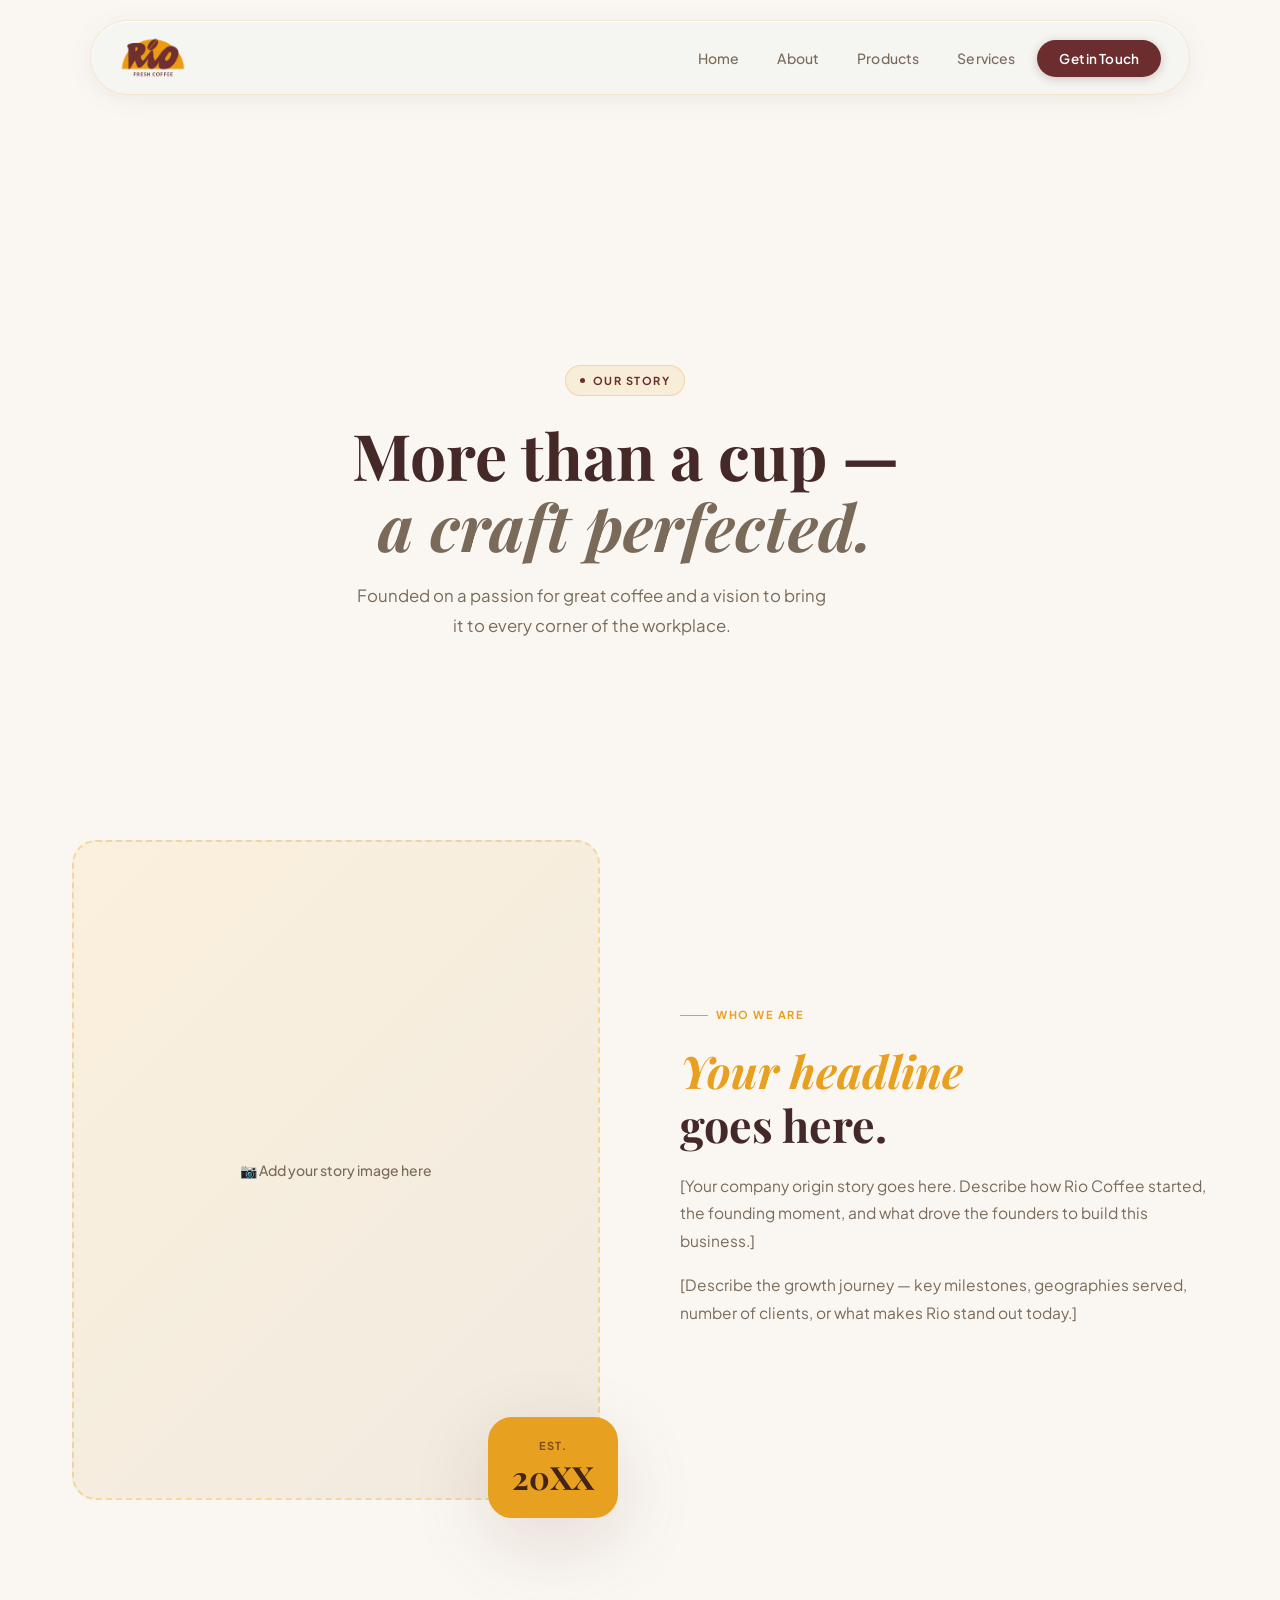
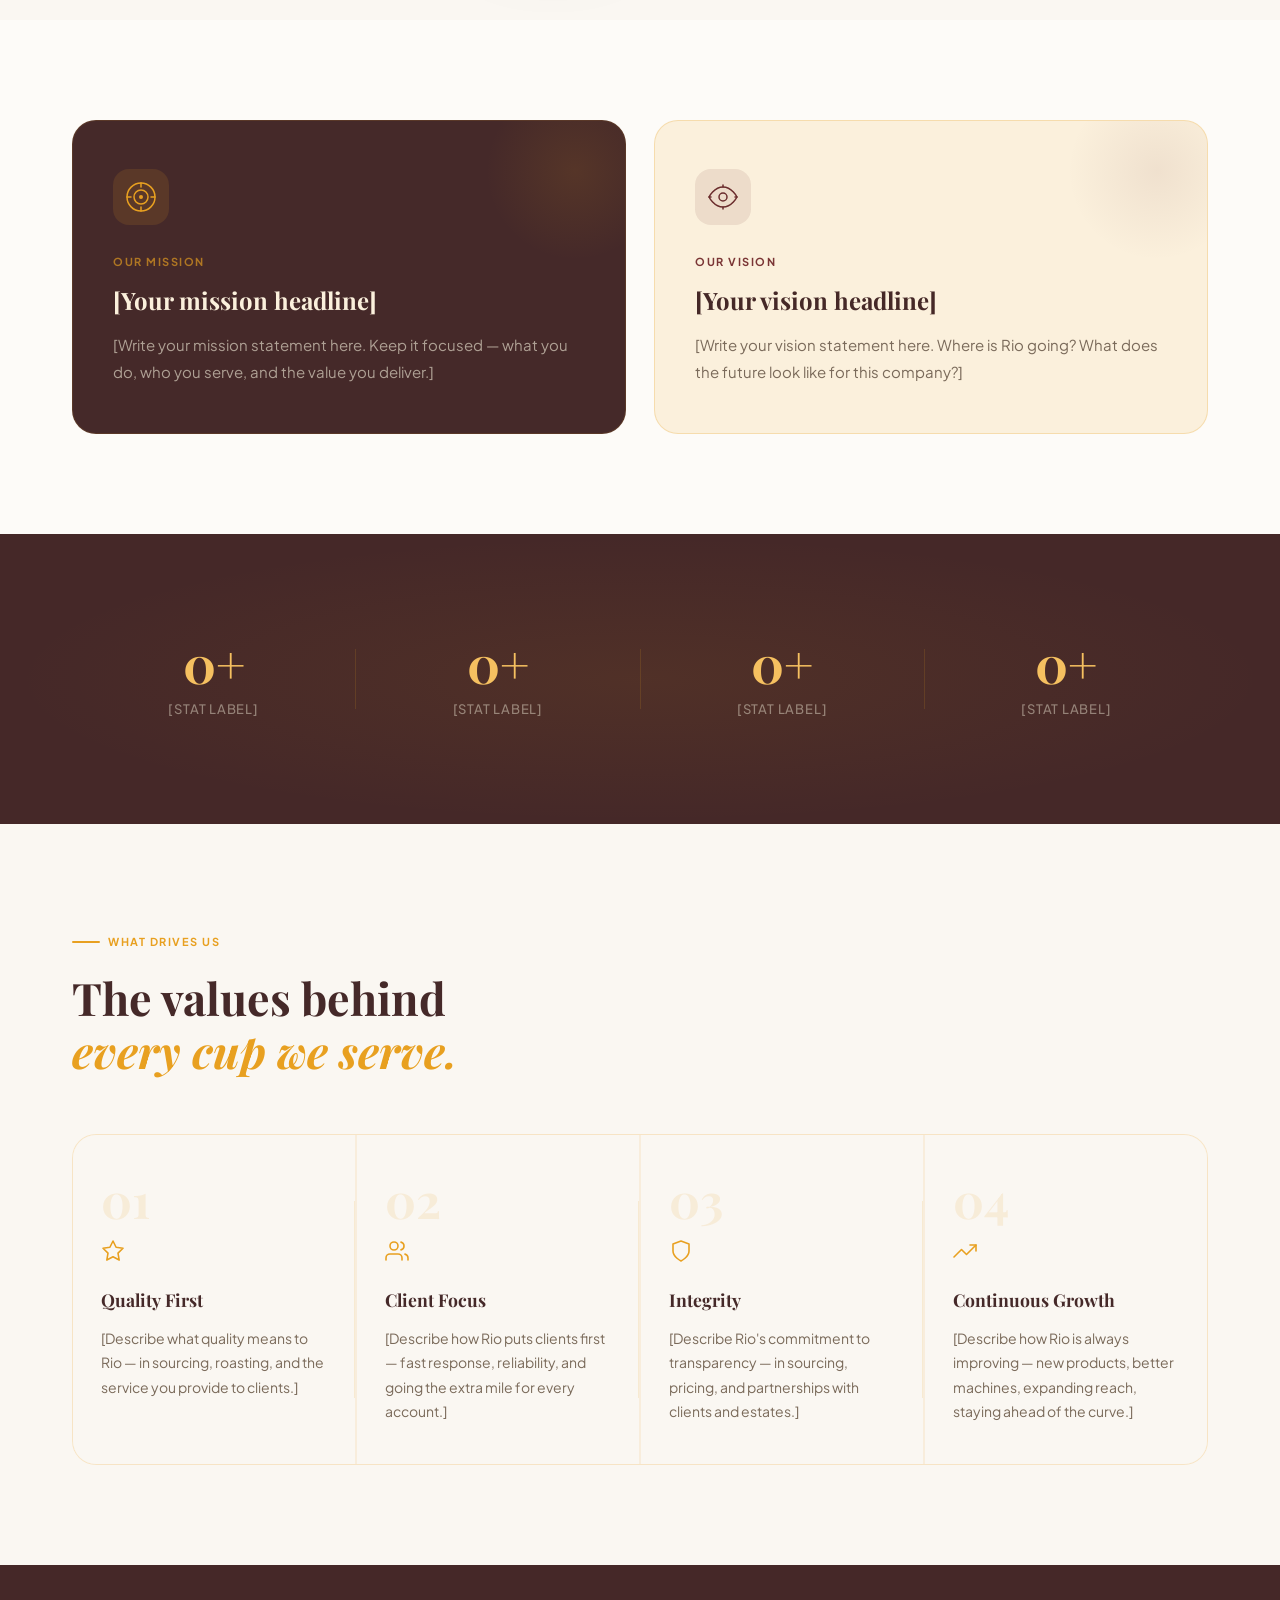
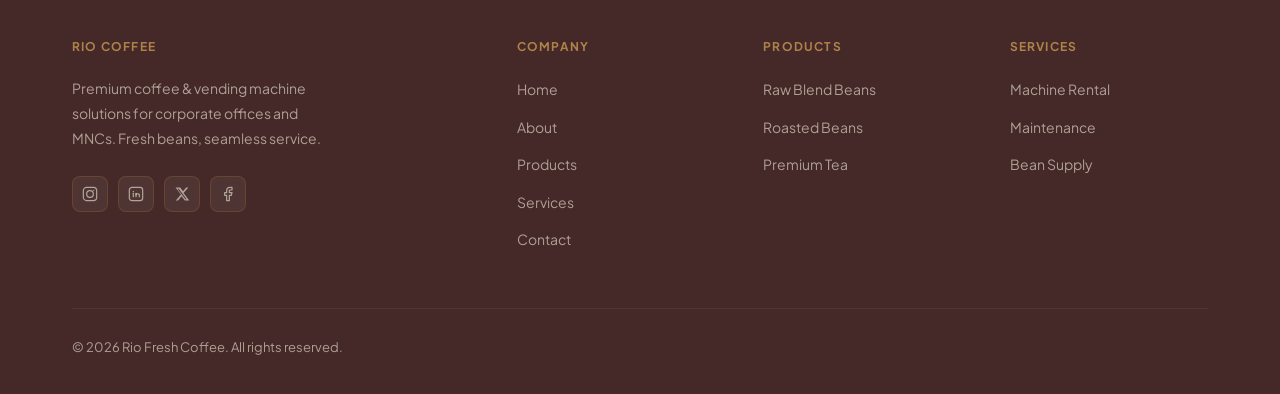
==== pages/about.html @ c1482e02 "add about page" ====
<!DOCTYPE html>
<html lang="en">
<head>
  <meta charset="UTF-8" />
  <meta name="viewport" content="width=device-width, initial-scale=1.0" />
  <title>About Us — Rio Fresh Coffee</title>
  <meta name="description" content="The story behind Rio Fresh Coffee — our mission, vision, and the people who make every cup extraordinary." />
  <link rel="stylesheet" href="../css/style.css" />
  <link rel="stylesheet" href="../css/about.css" />
  <link rel="preconnect" href="https://fonts.googleapis.com" />
  <link rel="preconnect" href="https://fonts.gstatic.com" crossorigin />
</head>
<body>

  <!-- ══════════════════════════════════════
       NAVBAR (same across all pages)
  ══════════════════════════════════════ -->
  <div class="navbar-wrap">
    <nav class="navbar" role="navigation" aria-label="Main navigation">
      <a href="../index.html" class="navbar__logo" aria-label="Rio Fresh Coffee home">
        <img src="/assets/images/riocoffeelogo2.png" alt="Rio Fresh Coffee" />
      </a>
      <ul class="navbar__links" role="list">
        <li><a href="../index.html">Home</a></li>
        <li><a href="about.html" class="active">About</a></li>
        <li><a href="products.html">Products</a></li>
        <li><a href="services.html">Services</a></li>
        <li><a href="contact.html" class="navbar__cta">Get in Touch</a></li>
      </ul>
      <button class="navbar__burger" aria-label="Toggle menu" aria-expanded="false">
        <span></span><span></span><span></span>
      </button>
    </nav>
  </div>


  <!-- ══════════════════════════════════════
       PAGE HERO — ABOUT
  ══════════════════════════════════════ -->
  <section class="about-hero" aria-label="About page hero">

    <div class="container about-hero__inner">
      <div class="about-hero__content">
        <div class="about-hero__tag reveal">Our Story</div>
        <h1 class="about-hero__title reveal reveal-delay-1">
          More than a cup —<br />
          <em>a craft perfected.</em>
        </h1>
        <p class="about-hero__sub reveal reveal-delay-2">
          Founded on a passion for great coffee and a vision to bring
          it to every corner of the workplace.
        </p>
      </div>

  </section>


  <!-- ══════════════════════════════════════
       STORY SECTION
  ══════════════════════════════════════ -->
  <section class="about-story" aria-label="Our story">
    <div class="container">

      <div class="about-story__grid">

        <!-- Image block — replace src -->
        <div class="about-story__visual reveal">
          <div class="about-story__img-wrap">
            <img
              src="YOUR_STORY_IMAGE_URL_HERE"
              alt="Rio Coffee founders / story image"
              class="about-story__img"
              onerror="this.closest('.about-story__img-wrap').classList.add('no-image')"
            />
            <!-- Floating accent card -->
            <div class="about-story__accent-card" aria-hidden="true">
              <span class="accent-card__year">Est.</span>
              <span class="accent-card__num">20XX</span>
              <span class="accent-card__label"><!-- founding year --></span>
            </div>
          </div>
        </div>

        <!-- Text block -->
        <div class="about-story__text">
          <div class="section-tag reveal">Who We Are</div>
          <h2 class="section-heading reveal reveal-delay-1">
            <!-- Your company story headline -->
            <em>Your headline</em><br />goes here.
          </h2>
          <p class="section-body reveal reveal-delay-2">
            <!-- Paragraph 1: Company origin story. How did Rio start? What was the founding moment?
                 Example: "Rio Fresh Coffee was born in [city/year] from a belief that..."  -->
            [Your company origin story goes here. Describe how Rio Coffee started,
            the founding moment, and what drove the founders to build this business.]
          </p>
          <p class="section-body reveal reveal-delay-2">
            <!-- Paragraph 2: Growth and present day. Where are you now?
                 Clients, geographies, milestones. -->
            [Describe the growth journey — key milestones, geographies served,
            number of clients, or what makes Rio stand out today.]
          </p>
        </div>

      </div>
    </div>
  </section>


  <!-- ══════════════════════════════════════
       MISSION & VISION — SPLIT CARDS
  ══════════════════════════════════════ -->
  <section class="about-mv" aria-label="Mission and Vision">
    <div class="container">

      <div class="about-mv__grid">

        <!-- Mission card -->
        <article class="mv-card mv-card--mission reveal" aria-label="Our Mission">
          <div class="mv-card__icon" aria-hidden="true">
            <svg width="32" height="32" viewBox="0 0 32 32" fill="none">
              <circle cx="16" cy="16" r="14" stroke="currentColor" stroke-width="1.5"/>
              <circle cx="16" cy="16" r="7"  stroke="currentColor" stroke-width="1.5"/>
              <circle cx="16" cy="16" r="2"  fill="currentColor"/>
              <line x1="16" y1="2"  x2="16" y2="6"  stroke="currentColor" stroke-width="1.5" stroke-linecap="round"/>
              <line x1="16" y1="26" x2="16" y2="30" stroke="currentColor" stroke-width="1.5" stroke-linecap="round"/>
              <line x1="2"  y1="16" x2="6"  y2="16" stroke="currentColor" stroke-width="1.5" stroke-linecap="round"/>
              <line x1="26" y1="16" x2="30" y2="16" stroke="currentColor" stroke-width="1.5" stroke-linecap="round"/>
            </svg>
          </div>
          <div class="mv-card__label">Our Mission</div>
          <h3 class="mv-card__title">
            <!-- Mission headline — one strong line -->
            [Your mission headline]
          </h3>
          <p class="mv-card__body">
            <!-- 2–3 sentences. What do you do, for whom, and why?
                 Example: "To deliver the finest coffee experience to every corporate office —
                 through premium sourcing, seamless service, and a relentless commitment to quality." -->
            [Write your mission statement here. Keep it focused — what you do,
            who you serve, and the value you deliver.]
          </p>
        </article>

        <!-- Vision card -->
        <article class="mv-card mv-card--vision reveal reveal-delay-2" aria-label="Our Vision">
          <div class="mv-card__icon" aria-hidden="true">
            <svg width="32" height="32" viewBox="0 0 32 32" fill="none">
              <path d="M2 16C2 16 7 6 16 6s14 10 14 10-5 10-14 10S2 16 2 16Z" stroke="currentColor" stroke-width="1.5"/>
              <circle cx="16" cy="16" r="4" stroke="currentColor" stroke-width="1.5"/>
              <path d="M16 4v2M16 26v2M4 16H2M30 16h-2" stroke="currentColor" stroke-width="1.5" stroke-linecap="round"/>
            </svg>
          </div>
          <div class="mv-card__label">Our Vision</div>
          <h3 class="mv-card__title">
            <!-- Vision headline — aspirational, forward-looking -->
            [Your vision headline]
          </h3>
          <p class="mv-card__body">
            <!-- 2–3 sentences. Where do you want to be in the future?
                 Example: "To become the most trusted coffee partner for workplaces across India —
                 setting a new standard for quality, reliability, and the everyday coffee ritual." -->
            [Write your vision statement here. Where is Rio going? What does
            the future look like for this company?]
          </p>
        </article>

      </div>
    </div>
  </section>

<!-- ══════════════════════════════════════
       STATS BAR
  ══════════════════════════════════════ -->
  <section class="about-stats" aria-label="Company statistics">
    <div class="container">
      <div class="stats-row">

        <div class="stat-block reveal">
          <div class="stat-block__num" data-target="500" data-suffix="+">0+</div>
          <div class="stat-block__label">
            <!-- e.g. "Happy Clients" -->
            [Stat label]
          </div>
        </div>

        <div class="stat-block__divider" aria-hidden="true"></div>

        <div class="stat-block reveal reveal-delay-1">
          <div class="stat-block__num" data-target="15" data-suffix="+">0+</div>
          <div class="stat-block__label">
            <!-- e.g. "Years of Experience" -->
            [Stat label]
          </div>
        </div>

        <div class="stat-block__divider" aria-hidden="true"></div>

        <div class="stat-block reveal reveal-delay-2">
          <div class="stat-block__num" data-target="1000" data-suffix="+">0+</div>
          <div class="stat-block__label">
            <!-- e.g. "Cups Brewed Daily" -->
            [Stat label]
          </div>
        </div>

        <div class="stat-block__divider" aria-hidden="true"></div>

        <div class="stat-block reveal reveal-delay-3">
          <div class="stat-block__num" data-target="10" data-suffix="+">0+</div>
          <div class="stat-block__label">
            <!-- e.g. "Cities Served" -->
            [Stat label]
          </div>
        </div>

      </div>
    </div>
  </section>


  <!-- ══════════════════════════════════════
       VALUES — HORIZONTAL STRIP
  ══════════════════════════════════════ -->
  <section class="about-values" aria-label="Our values">
    <div class="container">

      <div class="section-tag reveal">What Drives Us</div>
      <h2 class="section-heading reveal reveal-delay-1">
        The values behind<br /><em>every cup we serve.</em>
      </h2>

      <div class="values-grid">

        <article class="value-item reveal reveal-delay-1">
          <div class="value-item__num" aria-hidden="true">01</div>
          <div class="value-item__icon" aria-hidden="true">
            <svg width="24" height="24" viewBox="0 0 24 24" fill="none" stroke="currentColor" stroke-width="1.6" stroke-linecap="round" stroke-linejoin="round">
              <path d="M12 2L15.09 8.26L22 9.27L17 14.14L18.18 21.02L12 17.77L5.82 21.02L7 14.14L2 9.27L8.91 8.26L12 2Z"/>
            </svg>
          </div>
          <h3 class="value-item__title">Quality First</h3>
          <p class="value-item__desc">
            <!-- Describe your commitment to quality — beans, sourcing, service. -->
            [Describe what quality means to Rio — in sourcing, roasting,
            and the service you provide to clients.]
          </p>
        </article>

        <article class="value-item reveal reveal-delay-2">
          <div class="value-item__num" aria-hidden="true">02</div>
          <div class="value-item__icon" aria-hidden="true">
            <svg width="24" height="24" viewBox="0 0 24 24" fill="none" stroke="currentColor" stroke-width="1.6" stroke-linecap="round" stroke-linejoin="round">
              <path d="M17 21v-2a4 4 0 0 0-4-4H5a4 4 0 0 0-4 4v2"/>
              <circle cx="9" cy="7" r="4"/>
              <path d="M23 21v-2a4 4 0 0 0-3-3.87M16 3.13a4 4 0 0 1 0 7.75"/>
            </svg>
          </div>
          <h3 class="value-item__title">Client Focus</h3>
          <p class="value-item__desc">
            <!-- Describe how you prioritise your clients — responsiveness, reliability. -->
            [Describe how Rio puts clients first — fast response,
            reliability, and going the extra mile for every account.]
          </p>
        </article>

        <article class="value-item reveal reveal-delay-3">
          <div class="value-item__num" aria-hidden="true">03</div>
          <div class="value-item__icon" aria-hidden="true">
            <svg width="24" height="24" viewBox="0 0 24 24" fill="none" stroke="currentColor" stroke-width="1.6" stroke-linecap="round" stroke-linejoin="round">
              <path d="M12 22s8-4 8-10V5l-8-3-8 3v7c0 6 8 10 8 10z"/>
            </svg>
          </div>
          <h3 class="value-item__title">Integrity</h3>
          <p class="value-item__desc">
            <!-- Transparency, honest sourcing, fair practices. -->
            [Describe Rio's commitment to transparency — in sourcing,
            pricing, and partnerships with clients and estates.]
          </p>
        </article>

        <article class="value-item reveal reveal-delay-4">
          <div class="value-item__num" aria-hidden="true">04</div>
          <div class="value-item__icon" aria-hidden="true">
            <svg width="24" height="24" viewBox="0 0 24 24" fill="none" stroke="currentColor" stroke-width="1.6" stroke-linecap="round" stroke-linejoin="round">
              <polyline points="23 6 13.5 15.5 8.5 10.5 1 18"/>
              <polyline points="17 6 23 6 23 12"/>
            </svg>
          </div>
          <h3 class="value-item__title">Continuous Growth</h3>
          <p class="value-item__desc">
            <!-- Innovation, improving products, expanding service. -->
            [Describe how Rio is always improving — new products,
            better machines, expanding reach, staying ahead of the curve.]
          </p>
        </article>

      </div>
    </div>
  </section>


  <!-- ══════════════════════════════════════
       FOOTER
  ══════════════════════════════════════ -->
  <footer class="footer" aria-label="Site footer">
    <div class="container">
      <div class="footer__grid">

        <div class="footer__brand">
            <div class="footer__col-title">Rio Coffee</div>
          <p class="footer__brand-desc">
            Premium coffee &amp; vending machine solutions for corporate
            offices and MNCs. Fresh beans, seamless service.
          </p>
          <div class="footer__social" aria-label="Social media links">
            <a href="#" aria-label="Instagram">
              <svg width="16" height="16" viewBox="0 0 24 24" fill="none" stroke="currentColor" stroke-width="1.8" stroke-linecap="round" stroke-linejoin="round">
                <rect x="2" y="2" width="20" height="20" rx="5"/>
                <circle cx="12" cy="12" r="5"/>
                <circle cx="17.5" cy="6.5" r="1" fill="currentColor" stroke="none"/>
              </svg>
            </a>
            <a href="#" aria-label="LinkedIn">
              <svg width="16" height="16" viewBox="0 0 24 24" fill="none" stroke="currentColor" stroke-width="1.8" stroke-linecap="round" stroke-linejoin="round">
                <rect x="2" y="2" width="20" height="20" rx="4"/>
                <line x1="8" y1="11" x2="8" y2="16"/><line x1="8" y1="8" x2="8" y2="8.5"/>
                <path d="M12 16v-5"/><path d="M12 13a3 3 0 0 1 5 0v3"/>
              </svg>
            </a>
            <a href="#" aria-label="X / Twitter">
              <svg width="16" height="16" viewBox="0 0 24 24" fill="currentColor" stroke="none">
                <path d="M18.244 2.25h3.308l-7.227 8.26 8.502 11.24H16.17l-4.714-6.231-5.401 6.231H2.742l7.74-8.865L2.25 2.25h6.993l4.259 5.631 4.742-5.631Zm-1.161 17.52h1.833L7.084 4.126H5.117L17.083 19.77Z"/>
              </svg>
            </a>
            <a href="#" aria-label="Facebook">
              <svg width="16" height="16" viewBox="0 0 24 24" fill="none" stroke="currentColor" stroke-width="1.8" stroke-linecap="round" stroke-linejoin="round">
                <path d="M18 2h-3a5 5 0 0 0-5 5v3H7v4h3v8h4v-8h3l1-4h-4V7a1 1 0 0 1 1-1h3z"/>
              </svg>
            </a>
          </div>
        </div>

        <div class="footer__col">
          <div class="footer__col-title">Company</div>
          <ul class="footer__links" role="list">
            <li><a href="../index.html">Home</a></li>
            <li><a href="about.html">About</a></li>
            <li><a href="products.html">Products</a></li>
            <li><a href="services.html">Services</a></li>
            <li><a href="contact.html">Contact</a></li>
          </ul>
        </div>

        <div class="footer__col">
          <div class="footer__col-title">Products</div>
          <ul class="footer__links" role="list">
            <li><a href="products.html">Raw Blend Beans</a></li>
            <li><a href="products.html">Roasted Beans</a></li>
            <li><a href="products.html">Premium Tea</a></li>
          </ul>
        </div>

        <div class="footer__col">
          <div class="footer__col-title">Services</div>
          <ul class="footer__links" role="list">
            <li><a href="services.html">Machine Rental</a></li>
            <li><a href="services.html">Maintenance</a></li>
            <li><a href="services.html">Bean Supply</a></li>
          </ul>
        </div>

      </div>
      <div class="footer__bottom">
        <span>© 2026 Rio Fresh Coffee. All rights reserved.</span>
      </div>
    </div>
  </footer>

  <script src="/js/main.js"></script>
</body>
</html>
---- css/style.css ----
/* ============================================
   RIO FRESH COFFEE — Design System
   ============================================ */

@import url('https://fonts.googleapis.com/css2?family=Playfair+Display:ital,wght@0,400;0,500;0,600;0,700;1,400;1,600&family=Plus+Jakarta+Sans:wght@300;400;500;600&display=swap');

/* ── Tokens ── */
:root {
  --amber:       #E8A020;
  --amber-light: #F5C060;
  --amber-pale:  #FBF0DC;
  --brown:       #6B2D2D;
  --brown-dark:  #391b1bef;
  --brown-mid:   #7A3535;
  --cream:       #FAF7F2;
  --cream-dark:  #F0EAE0;
  --off-white:   #FDFBF8;
  --text-primary:#2A1A0E;
  --text-muted:  #7A6A5A;
  --text-light:  #B0A090;
  --white:       #FFFFFF;

  --font-display: 'Playfair Display', Georgia, serif;
  --font-body:    'Plus Jakarta Sans', sans-serif;

  --radius-sm:  8px;
  --radius-md:  16px;
  --radius-lg:  24px;
  --radius-xl:  40px;
  --radius-pill:999px;

  --shadow-sm:  0 2px 12px rgba(107,45,45,0.06);
  --shadow-md:  0 8px 40px rgba(107,45,45,0.10);
  --shadow-lg:  0 24px 80px rgba(107,45,45,0.14);

  --transition: 0.35s cubic-bezier(0.25, 0.46, 0.45, 0.94);
  --max-w: 1200px;
}

/* ── Reset ── */
*, *::before, *::after { box-sizing: border-box; margin: 0; padding: 0; }

html { scroll-behavior: smooth; font-size: 16px; }

body {
  font-family: var(--font-body);
  background: var(--cream);
  color: var(--text-primary);
  line-height: 1.6;
  overflow-x: hidden;
  -webkit-font-smoothing: antialiased;
}

img { display: block; max-width: 100%; }
a  { text-decoration: none; color: inherit; }
ul { list-style: none; }

/* ── Layout ── */
.container {
  max-width: var(--max-w);
  margin: 0 auto;
  padding: 0 32px;
}

/* ============================================
   NAVBAR
   ============================================ */
.navbar-wrap {
  position: fixed;
  top: 20px;
  left: 0;
  right: 0;
  z-index: 1000;
  display: flex;
  justify-content: center;
  padding: 0 24px;
  pointer-events: none;
}

.navbar {
  pointer-events: all;
  width: 100%;
  max-width: 1100px;
  background: rgba(245, 245, 242, 0.995);
  backdrop-filter: blur(20px) saturate(1.6);
  -webkit-backdrop-filter: blur(20px) saturate(1.6);
  border: 1px solid rgba(232,160,32, 0.18);
  border-radius: var(--radius-xl);
  padding: 14px 28px;
  display: flex;
  align-items: center;
  justify-content: space-between;
  box-shadow: 0 4px 24px rgba(107,45,45,0.08), 0 1px 0 rgba(255,255,255,0.9) inset;
  transition: var(--transition);
}

.navbar.scrolled {
  background: rgba(253,251,248,0.96);
  box-shadow: 0 8px 40px rgba(107,45,45,0.14);
}

.navbar__logo {
  display: flex;
  align-items: center;
  gap: 10px;
}

.navbar__logo img {
  height: 45px;
  width: auto;
}

.navbar__links {
  display: flex;
  align-items: center;
  gap: 6px;
}

.navbar__links a {
  font-size: 14px;
  font-weight: 500;
  color: var(--text-muted);
  padding: 8px 16px;
  border-radius: var(--radius-pill);
  transition: var(--transition);
  letter-spacing: 0.01em;
}

.navbar__links a:hover{
  color: var(--brown);
}

.navbar__cta {
  background: var(--brown);
  color: var(--white) !important;
  padding: 10px 22px !important;
  border-radius: var(--radius-pill) !important;
  font-weight: 600 !important;
  font-size: 13.5px !important;
  letter-spacing: 0.02em;
  transition: var(--transition) !important;
  box-shadow: 0 2px 10px rgba(107,45,45,0.25);
}

.navbar__cta:hover {
  background: var(--brown-dark) !important;
  transform: translateY(-1px);
  box-shadow: 0 6px 20px rgba(107,45,45,0.35) !important;
}

/* ── Mobile hamburger ── */
.navbar__burger {
  display: none;
  flex-direction: column;
  gap: 5px;
  cursor: pointer;
  padding: 4px;
  background: none;
  border: none;
  z-index: 1001;
  position: relative;
}

.navbar__burger span {
  display: block;
  width: 22px;
  height: 2px;
  background: var(--brown);
  border-radius: 2px;
  transition: var(--transition);
}

/* Mobile menu overlay */
@media (max-width: 768px) {
  .navbar-wrap {
    top: 12px;
    padding: 0 16px;
  }

  .navbar {
    padding: 12px 20px;
    border-radius: 28px;
  }

  .navbar__burger {
    display: flex;
  }

  /* Hidden state */
  .navbar__links {
    display: flex;
    flex-direction: column;
    align-items: center;
    justify-content: center;
    gap: 8px;

    position: fixed;
    top: 0;
    left: 0;
    right: 0;
    bottom: 0;
    width: 100vw;
    height: 100dvh;

    background: rgba(253, 251, 248, 0.98);
    backdrop-filter: blur(24px);
    -webkit-backdrop-filter: blur(24px);

    z-index: 1000;
    padding: 80px 32px 48px;

    /* Hidden by default */
    opacity: 0;
    pointer-events: none;
    transform: translateY(-12px);
    transition: opacity 0.3s ease, transform 0.3s ease;
  }

  /* Open state — toggled by JS */
  .navbar.menu-open .navbar__links {
    opacity: 1;
    pointer-events: all;
    transform: translateY(0);
  }

  .navbar__links a {
    font-size: 26px;
    font-weight: 600;
    color: var(--brown-dark);
    padding: 12px 24px;
    border-radius: var(--radius-pill);
    width: 100%;
    text-align: center;
    letter-spacing: -0.01em;
  }

  .navbar__links a:hover{
    background: rgba(232, 160, 32, 0.12);
    color: var(--brown);
  }

  /* CTA button inside open menu */
  .navbar__links .navbar__cta {
    margin-top: 16px;
    font-size: 16px !important;
    padding: 14px 36px !important;
    background: var(--brown) !important;
    color: var(--white) !important;
    width: auto !important;
  }

  /* Burger → X animation */
  .navbar.menu-open .navbar__burger span:nth-child(1) {
    transform: translateY(7px) rotate(45deg);
  }
  .navbar.menu-open .navbar__burger span:nth-child(2) {
    opacity: 0;
    transform: scaleX(0);
  }
  .navbar.menu-open .navbar__burger span:nth-child(3) {
    transform: translateY(-7px) rotate(-45deg);
  }

  /* Burger color flips white when over dark video hero */
  .navbar__burger span {
    background: var(--brown);
    transition: background 0.3s ease, transform var(--transition);
  }
}

/* ============================================
   HERO
   ============================================ */
.hero {
  min-height: 100vh;
  position: relative;
  display: flex;
  align-items: center;
  overflow: hidden;
  background: var(--cream);
}

/* ── Video background ── */
.hero__video-wrap {
  position: absolute;
  inset: 0;
  z-index: 0;
  overflow: hidden;
}

.hero__video {
  width: 100%;
  height: 100%;
  object-fit: cover;
  object-position: center;
}

.hero__video-overlay {
  position: absolute;
  inset: 0;
  background: linear-gradient(
    105deg,
    rgba(20, 8, 4, 0.88) 0%,
    rgba(30, 12, 6, 0.72) 50%,
    rgba(20, 8, 4, 0.40) 100%
  );
}

/* Hero content */
.hero__inner {
  position: relative;
  z-index: 2;
  width: 100%;
}

.hero__content {
  max-width: 1250px;
}

.hero__eyebrow {
  display: inline-flex;
  align-items: center;
  gap: 8px;
  font-size: 12px;
  font-weight: 600;
  letter-spacing: 0.12em;
  text-transform: uppercase;
  color: var(--amber);
  background: rgba(232, 160, 32, 0.15);
  border: 1px solid rgba(232,160,32,0.25);
  border-color: rgba(232, 160, 32, 0.40);
  padding: 6px 14px;
  border-radius: var(--radius-pill);
  margin-bottom: 28px;
  opacity: 0;
  animation: fadeUp 0.8s 0.3s ease forwards;
}

.hero__eyebrow::before {
  content: '';
  width: 6px;
  height: 6px;
  border-radius: 50%;
  background: var(--amber);
  flex-shrink: 0;
}

.hero__title {
  font-family: var(--font-display);
  font-size: clamp(3rem, 6vw, 5.2rem);
  font-weight: 700;
  line-height: 1.05;
  margin-top: 100px;
  color: #FAF7F2;
  opacity: 0;
  animation: fadeUp 0.9s 0.5s ease forwards;
  text-align: center;
}

.hero__title em {
  font-style: italic;
  color: var(--amber);
}



.hero__actions {
  display: flex;
  align-items: center;
  gap: 50px;
  flex-wrap: wrap;
  opacity: 0;
  animation: fadeUp 0.9s 0.9s ease forwards;
  margin-top: 50px;
  justify-content: center;

}

/* Buttons */
.btn {
  display: inline-flex;
  align-items: center;
  gap: 8px;
  font-family: var(--font-body);
  font-weight: 600;
  font-size: 14px;
  letter-spacing: 0.02em;
  border-radius: var(--radius-pill);
  padding: 14px 28px;
  cursor: pointer;
  border: none;
  transition: var(--transition);
  text-decoration: none;
}

.btn--primary {
  background: var(--brown);
  color: var(--white);
  box-shadow: 0 4px 20px rgba(107,45,45,0.28);
}

.btn--primary:hover {
  background: var(--brown);
  transform: translateY(-2px);
  box-shadow: 0 10px 30px rgba(107,45,45,0.38);
}

.btn--ghost {
  background: transparent;
  color: #FAF7F2;
  border: 1.5px solid rgba(107,45,45,0.25);
  border-color: rgba(250, 247, 242, 0.35);
}
.btn--ghost1 {
  background: transparent;
  color: var(--brown);
  border: 1.5px solid rgba(107,45,45,0.25);
}

.btn--ghost:hover {
  background: rgba(250, 247, 242, 0.10);
  border-color:rgba(250, 247, 242, 0.65);
}

.btn__arrow {
  font-size: 18px;
  transition: transform var(--transition);
}

.btn--primary:hover .btn__arrow { transform: translateX(4px); }


/* ============================================
   INTRO SECTION
   ============================================ */
.intro {
  padding: 120px 0 100px;
  background: var(--cream);
}

.intro__grid {
  display: grid;
  grid-template-columns: 1fr 1fr;
  gap: 80px;
  align-items: center;
}

.section-tag {
  display: inline-flex;
  align-items: center;
  gap: 8px;
  font-size: 11px;
  font-weight: 700;
  letter-spacing: 0.14em;
  text-transform: uppercase;
  color: var(--amber);
  margin-bottom: 20px;
}

.section-tag::before {
  content: '';
  display: block;
  width: 28px;
  height: 1.5px;
  background: var(--amber);
  border-radius: 2px;
}

.section-heading {
  font-family: var(--font-display);
  font-size: clamp(2rem, 3.5vw, 2.8rem);
  font-weight: 700;
  line-height: 1.2;
  color: var(--brown-dark);
  margin-bottom: 20px;
}

.section-heading em {
  font-style: italic;
  color: var(--amber);
}

.section-body {
  font-size: 15.5px;
  font-weight: 400;
  color: var(--text-muted);
  line-height: 1.8;
  margin-bottom: 16px;
}

/* Intro visual - abstract coffee shape */
.intro__visual {
  position: relative;
}

.intro__card-stack {
  position: relative;
  width: 100%;
  aspect-ratio: 4/5;
  max-width: 420px;
  margin: 0 auto;
}

.intro__card {
  position: absolute;
  border-radius: var(--radius-lg);
  overflow: hidden;
}

.intro__card--bg {
  inset: 0;
  background: linear-gradient(135deg, #F5C060 0%, #E8A020 50%, #6B2D2D 100%);
  opacity: 0.15;
  transform: rotate(3deg);
}

.intro__card--main {
  inset: 5% 0 0 5%;
  background: var(--brown-dark);
  display: flex;
  flex-direction: column;
  align-items: center;
  justify-content: center;
  padding: 48px 32px;
}

.intro__card-icon {
  font-size: 5rem;
  margin-bottom: 24px;
  filter: drop-shadow(0 4px 16px rgba(0,0,0,0.3));
}

.intro__card-text {
  font-family: var(--font-display);
  font-size: 1.5rem;
  font-weight: 600;
  color: var(--amber-light);
  text-align: center;
  line-height: 1.4;
}

.intro__card-sub {
  font-size: 13px;
  color: rgba(245,192,96,0.55);
  text-align: center;
  margin-top: 8px;
  letter-spacing: 0.06em;
  text-transform: uppercase;
}

.intro__stat-badge {
  position: absolute;
  bottom: -16px;
  right: -16px;
  background: var(--amber);
  color: var(--brown-dark);
  border-radius: var(--radius-lg);
  padding: 20px 24px;
  box-shadow: var(--shadow-lg);
}

.stat-big {
  font-family: var(--font-display);
  font-size: 2rem;
  font-weight: 700;
  line-height: 1;
}

.stat-label {
  font-size: 12px;
  font-weight: 600;
  text-transform: uppercase;
  letter-spacing: 0.07em;
  margin-top: 4px;
  opacity: 0.75;
}

/* ============================================
   PRODUCTS PREVIEW
   ============================================ */
.products-preview {
  padding: 100px 0;
  background: var(--off-white);
}

.section-header {
  display: flex;
  align-items: flex-end;
  justify-content: space-between;
  margin-bottom: 60px;
  gap: 24px;
}

.section-header__text { max-width: 520px; }

.products-grid {
  display: grid;
  grid-template-columns: repeat(3, 1fr);
  gap: 24px;
}

.product-card {
  background: var(--white);
  border-radius: var(--radius-lg);
  overflow: hidden;
  border: 1px solid rgba(232,160,32,0.1);
  transition: var(--transition);
  box-shadow: var(--shadow-sm);
  cursor: pointer;
}

.product-card:hover {
  transform: translateY(-6px);
  box-shadow: var(--shadow-lg);
  border-color: rgba(232,160,32,0.25);
}

.product-card__visual {
  height: 200px;
  position: relative;
  overflow: hidden;
  display: flex;
  align-items: center;
  justify-content: center;
}

.product-card__visual--amber { background: linear-gradient(135deg, #FBF0DC 0%, #F5C060 100%); }
.product-card__visual--brown { background: linear-gradient(135deg, #F0E8E0 0%, #D4A880 100%); }
.product-card__visual--green { background: linear-gradient(135deg, #E8F0E0 0%, #A8C880 100%); }

.product-card__icon {
  font-size: 3.5rem;
  filter: drop-shadow(0 4px 12px rgba(0,0,0,0.12));
  transition: transform var(--transition);
}

.product-card:hover .product-card__icon { transform: scale(1.1) rotate(-3deg); }

.product-card__body {
  padding: 24px;
}

.product-card__label {
  font-size: 11px;
  font-weight: 700;
  text-transform: uppercase;
  letter-spacing: 0.1em;
  color: var(--amber);
  margin-bottom: 8px;
}

.product-card__title {
  font-family: var(--font-display);
  font-size: 1.2rem;
  font-weight: 600;
  color: var(--brown-dark);
  margin-bottom: 10px;
  line-height: 1.3;
}

.product-card__desc {
  font-size: 14px;
  color: var(--text-muted);
  line-height: 1.7;
}

/* ============================================
   SERVICES PREVIEW
   ============================================ */
.services-preview {
  padding: 100px 0;
  background: var(--brown-dark);
  position: relative;
  overflow: hidden;
}

.services-preview::before {
  content: '';
  position: absolute;
  top: -30%;
  right: -10%;
  width: 600px;
  height: 600px;
  border-radius: 50%;
  background: radial-gradient(circle, rgba(232,160,32,0.08) 0%, transparent 70%);
  pointer-events: none;
}

.services-preview .section-tag { color: var(--amber-light); }
.services-preview .section-tag::before { background: var(--amber-light); }
.services-preview .section-heading { color: var(--amber-pale); }
.services-preview .section-heading em { color: var(--amber-light); }

.services-grid {
  display: grid;
  grid-template-columns: repeat(3, 1fr);
  gap: 20px;
  margin-top: 56px;
}

.service-card {
  background:  #FAF7F2;
  border: 1px solid rgba(232,160,32,0.15);
  border-radius: var(--radius-lg);
  padding: 36px 28px;
  transition: var(--transition);
  cursor: pointer;
  position: relative;
  overflow: hidden;
}

.service-card::before {
  content: '';
  position: absolute;
  top: 0;
  left: 0;
  right: 0;
  height: 2px;
  background: linear-gradient(90deg, var(--amber), transparent);
  transform: scaleX(0);
  transform-origin: left;
  transition: transform var(--transition);
}

.service-card:hover::before { transform: scaleX(1); }

.service-card:hover {
  background:#FAF7F2;
  border-color: rgba(232,160,32,0.3);
  transform: translateY(-4px);
}

.service-card__num {
  font-family: var(--font-display);
  font-size: 2.8rem;
  font-weight: 700;
  color: var(--brown-dark);
  line-height: 1;
  margin-bottom: 16px;
  transition: color var(--transition);
}


.service-card__icon {
  font-size: 2rem;
  margin-bottom: 16px;
}

.service-card__title {
  font-family: var(--font-display);
  font-size: 1.15rem;
  font-weight: 600;
  color: var(--brown-dark);
  margin-bottom: 12px;
  line-height: 1.3;
}

.service-card__desc {
  font-size: 14px;
  color: var(--text-muted);
  line-height: 1.75;
}

/* ============================================
   CTA BANNER
   ============================================ */
.cta-banner {
  padding: 120px 0;
  background: var(--cream);
  text-align: center;
  position: relative;
  overflow: hidden;
}

.cta-banner::before {
  content: '';
  position: absolute;
  top: 50%;
  left: 50%;
  transform: translate(-50%, -50%);
  width: 800px;
  height: 400px;
  background: radial-gradient(ellipse, rgba(232,160,32,0.10) 0%, transparent 70%);
  pointer-events: none;
}

.cta-banner__eyebrow {
  font-size: 11px;
  font-weight: 700;
  letter-spacing: 0.14em;
  text-transform: uppercase;
  color: var(--amber);
  margin-bottom: 20px;
}

.cta-banner__title {
  font-family: var(--font-display);
  font-size: clamp(2.2rem, 4vw, 3.2rem);
  font-weight: 700;
  color: var(--brown-dark);
  line-height: 1.2;
  margin-bottom: 20px;
  max-width: 640px;
  margin-left: auto;
  margin-right: auto;
}

.cta-banner__title em {
  font-style: italic;
  color: var(--amber);
}

.cta-banner__sub {
  font-size: 16px;
  color: var(--text-muted);
  max-width: 480px;
  margin: 0 auto 40px;
  line-height: 1.7;
}

/* ============================================
   FOOTER
   ============================================ */
.footer {
  background: var(--brown-dark);
  padding: 72px 0 36px;
  color: rgba(245,240,220,0.6);
}

.footer__grid {
  display: grid;
  grid-template-columns: 2fr 1fr 1fr 1fr;
  gap: 48px;
  margin-bottom: 56px;
}

.footer__brand-logo {
  height: 40px;
  width: auto;
  margin-bottom: 18px;
  filter: brightness(1.4) sepia(0.3);
}

.footer__brand-desc {
  font-size: 14px;
  line-height: 1.8;
  max-width: 260px;
  margin-bottom: 24px;
}

.footer__social {
  display: flex;
  gap: 10px;
}

.footer__social a {
  width: 36px;
  height: 36px;
  border-radius: var(--radius-sm);
  background: rgba(255,255,255,0.06);
  border: 1px solid rgba(232,160,32,0.15);
  display: flex;
  align-items: center;
  justify-content: center;
  font-size: 14px;
  transition: var(--transition);
}

.footer__social a:hover {
  background: rgba(232,160,32,0.15);
  border-color: rgba(232,160,32,0.35);
  color: var(--amber-light);
}

.footer__col-title {
  font-size: 12px;
  font-weight: 700;
  letter-spacing: 0.1em;
  text-transform: uppercase;
  color: rgba(245,192,96,0.6);
  margin-bottom: 20px;
}

.footer__links {
  display: flex;
  flex-direction: column;
  gap: 12px;
}

.footer__links a {
  font-size: 14px;
  transition: color var(--transition);
}

.footer__links a:hover { color: var(--amber-light); }

.footer__bottom {
  border-top: 1px solid rgba(232,160,32,0.1);
  padding-top: 28px;
  display: flex;
  align-items: center;
  justify-content: space-between;
  font-size: 13px;
}

/* ============================================
   SCROLL ANIMATIONS
   ============================================ */
@keyframes fadeUp {
  from { opacity: 0; transform: translateY(28px); }
  to   { opacity: 1; transform: translateY(0); }
}

@keyframes fadeLeft {
  from { opacity: 0; transform: translateY(-50%) translateX(40px); }
  to   { opacity: 1; transform: translateY(-50%) translateX(0); }
}

.reveal {
  opacity: 0;
  transform: translateY(32px);
  transition: opacity 0.7s ease, transform 0.7s ease;
}

.reveal.visible {
  opacity: 1;
  transform: translateY(0);
}

.reveal-delay-1 { transition-delay: 0.1s; }
.reveal-delay-2 { transition-delay: 0.2s; }
.reveal-delay-3 { transition-delay: 0.3s; }
.reveal-delay-4 { transition-delay: 0.4s; }

/* ============================================
   RESPONSIVE
   ============================================ */
@media (max-width: 1024px) {
  .hero__visual { width: 42%; }
  .intro__grid { gap: 48px; }
  .footer__grid { grid-template-columns: 1fr 1fr; gap: 36px; }
}

@media (max-width: 768px) {
  .container { padding: 0 20px; }

  .navbar__links { display: none; }
  .navbar__burger { display: flex; }
  .navbar.menu-open .navbar__links {
    display: flex;
    flex-direction: column;
    position: fixed;
    inset: 0;
    background: rgba(253,251,248,0.98);
    backdrop-filter: blur(20px);
    align-items: center;
    justify-content: center;
    gap: 24px;
    z-index: 999;
  }
  .navbar.menu-open .navbar__links a {
    font-size: 22px;
    font-weight: 600;
  }

  .hero { min-height: 100svh; padding: 100px 0 60px; }
  .hero__visual { display: none; }
  .hero__content { max-width: 100%; }
  .hero__title { font-size: clamp(2.4rem, 8vw, 3.2rem); }

  .intro__grid { grid-template-columns: 1fr; gap: 48px; }
  .intro__visual { order: -1; }
  .intro__card-stack { max-width: 340px; }

  .products-grid { grid-template-columns: 1fr; gap: 16px; }
  .services-grid { grid-template-columns: 1fr; gap: 16px; }

  .section-header { flex-direction: column; align-items: flex-start; }

  .footer__grid { grid-template-columns: 1fr; gap: 32px; }
  .footer__bottom { flex-direction: column; gap: 12px; text-align: center; }

  .emblem-ring { width: 260px; height: 260px; }
}

@media (max-width: 480px) {
  .hero__actions { flex-direction: column; align-items: flex-start; }
  .products-grid { gap: 14px; }
}
---- css/about.css ----
/* ============================================
   RIO FRESH COFFEE — About Page Styles
   ============================================ */

/* ══════════════════════════════════════
   ABOUT HERO
══════════════════════════════════════ */
.about-hero {
  position: relative;
  min-height: 80vh;
  display: flex;
  align-items: flex-end;
  overflow: hidden;
  padding-bottom: 80px;
  background-color: var(--cream);
  max-width: 1250px;
}


.about-hero__inner {
  position: relative;
  z-index: 2;
  display: flex;
  align-items: flex-end;
  justify-content: center;
  width: 100%;
  padding-top: 140px;
  text-align: center;
}

.about-hero__content {
  max-width: 1250px;
}

.about-hero__tag {
  display: inline-flex;
  align-items: center;
  gap: 8px;
  font-size: 11px;
  font-weight: 700;
  letter-spacing: 0.14em;
  text-transform: uppercase;
  color: var(--brown);
  background: rgba(232,160,32,0.12);
  border: 1px solid rgba(232,160,32,0.30);
  padding: 6px 14px;
  border-radius: var(--radius-pill);
  margin-bottom: 24px;
  
}

.about-hero__tag::before {
  content: '';
  width: 5px;
  height: 5px;
  border-radius: 50%;
  background: var(--brown);
}

.about-hero__title {
  font-family: var(--font-display);
  font-size: clamp(2.8rem, 5vw, 4.2rem);
  font-weight: 700;
  line-height: 1.1;
  color: var(--brown-dark);
  margin-bottom: 20px;
}

.about-hero__title em {
  font-style: italic;
  color: #7A6A5A;
}

.about-hero__sub {
  font-size: 1.05rem;
  color: #7A6A5A;
  line-height: 1.75;
  max-width: 480px;
}

/* Scroll indicator — bottom right */
.about-hero__scroll {
  display: flex;
  flex-direction: column;
  align-items: center;
  gap: 8px;
  padding-bottom: 4px;
  flex-shrink: 0;
}

.about-hero__scroll span {
  font-size: 10px;
  font-weight: 600;
  letter-spacing: 0.14em;
  text-transform: uppercase;
  color: rgba(250,247,242,0.35);
  writing-mode: vertical-rl;
}

.about-hero__scroll-line {
  width: 1px;
  height: 60px;
  background: linear-gradient(to bottom, rgba(232,160,32,0.5), transparent);
  animation: scrollPulse 2s ease-in-out infinite;
}

@keyframes scrollPulse {
  0%, 100% { opacity: 0.4; transform: scaleY(1); }
  50%       { opacity: 1;   transform: scaleY(1.15); }
}


/* ══════════════════════════════════════
   STORY SECTION
══════════════════════════════════════ */
.about-story {
  padding: 120px 0;
  background: var(--cream);
}

.about-story__grid {
  display: grid;
  grid-template-columns: 1fr 1fr;
  gap: 80px;
  align-items: center;
}

/* Image block */
.about-story__img-wrap {
  position: relative;
  border-radius: var(--radius-lg);
  overflow: visible;
  aspect-ratio: 4/5;
}

.about-story__img {
  width: 100%;
  height: 100%;
  object-fit: cover;
  border-radius: var(--radius-lg);
  display: block;
}

/* Placeholder when no image */
.about-story__img-wrap.no-image,
.about-story__img-wrap:has(img[src*="YOUR"]) {
  background: linear-gradient(135deg, var(--amber-pale) 0%, var(--cream-dark) 100%);
  border: 2px dashed rgba(232,160,32,0.30);
  display: flex;
  align-items: center;
  justify-content: center;
  border-radius: var(--radius-lg);
}

.about-story__img-wrap:has(img[src*="YOUR"])::after {
  content: '📷 Add your story image here';
  position: absolute;
  inset: 0;
  display: flex;
  align-items: center;
  justify-content: center;
  font-size: 14px;
  color: var(--text-muted);
  font-weight: 500;
  text-align: center;
  padding: 24px;
}

.about-story__img-wrap:has(img[src*="YOUR"]) img {
  display: none;
}

/* Accent card floating on image */
.about-story__accent-card {
  position: absolute;
  bottom: -20px;
  right: -20px;
  background: var(--amber);
  color: var(--brown-dark);
  padding: 20px 24px;
  border-radius: var(--radius-lg);
  box-shadow: var(--shadow-lg);
  text-align: center;
  min-width: 110px;
}

.accent-card__year {
  display: block;
  font-size: 11px;
  font-weight: 700;
  letter-spacing: 0.1em;
  text-transform: uppercase;
  opacity: 0.65;
}

.accent-card__num {
  display: block;
  font-family: var(--font-display);
  font-size: 2rem;
  font-weight: 700;
  line-height: 1.1;
  margin: 4px 0;
}

.accent-card__label {
  display: block;
  font-size: 11px;
  font-weight: 600;
  opacity: 0.7;
}


/* ══════════════════════════════════════
   MISSION & VISION
══════════════════════════════════════ */
.about-mv {
  padding: 100px 0;
  background: var(--off-white);
}

.about-mv__grid {
  display: grid;
  grid-template-columns: 1fr 1fr;
  gap: 28px;
}

.mv-card {
  border-radius: var(--radius-lg);
  padding: 48px 40px;
  position: relative;
  overflow: hidden;
  transition: transform var(--transition), box-shadow var(--transition);
}

.mv-card:hover {
  transform: translateY(-4px);
  box-shadow: var(--shadow-lg);
}

/* Mission — dark */
.mv-card--mission {
  background: var(--brown-dark);
  border: 1px solid rgba(232,160,32,0.12);
}

/* Vision — light amber toned */
.mv-card--vision {
  background: var(--amber-pale);
  border: 1px solid rgba(232,160,32,0.25);
}

/* Decorative background circle */
.mv-card::before {
  content: '';
  position: absolute;
  top: -40px;
  right: -40px;
  width: 180px;
  height: 180px;
  border-radius: 50%;
  pointer-events: none;
  transition: transform var(--transition);
}

.mv-card:hover::before {
  transform: scale(1.15);
}

.mv-card--mission::before {
  background: radial-gradient(circle, rgba(232,160,32,0.10) 0%, transparent 70%);
}

.mv-card--vision::before {
  background: radial-gradient(circle, rgba(107,45,45,0.08) 0%, transparent 70%);
}

.mv-card__icon {
  width: 56px;
  height: 56px;
  border-radius: var(--radius-md);
  display: flex;
  align-items: center;
  justify-content: center;
  margin-bottom: 28px;
}

.mv-card--mission .mv-card__icon {
  background: rgba(232,160,32,0.12);
  color: var(--amber);
}

.mv-card--vision .mv-card__icon {
  background: rgba(107,45,45,0.10);
  color: var(--brown);
}

.mv-card__label {
  font-size: 11px;
  font-weight: 700;
  letter-spacing: 0.14em;
  text-transform: uppercase;
  margin-bottom: 14px;
}

.mv-card--mission .mv-card__label { color: rgba(232,160,32,0.65); }
.mv-card--vision  .mv-card__label { color: var(--brown-mid); }

.mv-card__title {
  font-family: var(--font-display);
  font-size: 1.5rem;
  font-weight: 700;
  line-height: 1.25;
  margin-bottom: 16px;
}

.mv-card--mission .mv-card__title { color: var(--amber-pale); }
.mv-card--vision  .mv-card__title { color: var(--brown-dark); }

.mv-card__body {
  font-size: 15px;
  line-height: 1.8;
}

.mv-card--mission .mv-card__body { color: rgba(245,240,220,0.60); }
.mv-card--vision  .mv-card__body { color: var(--text-muted); }


/* ══════════════════════════════════════
   VALUES
══════════════════════════════════════ */
.about-values {
  padding: 100px 0;
  background: var(--cream);
}

.values-grid {
  display: grid;
  grid-template-columns: repeat(4, 1fr);
  gap: 2px;
  margin-top: 56px;
  background: rgba(232,160,32,0.10);
  border-radius: var(--radius-lg);
  overflow: hidden;
  border: 1px solid rgba(232,160,32,0.12);
}

.value-item {
  background: var(--cream);
  padding: 40px 28px;
  position: relative;
  transition: background var(--transition), transform var(--transition);
}

.value-item:hover {
  background: var(--white);
  z-index: 1;
}

.value-item__num {
  font-family: var(--font-display);
  font-size: 3rem;
  font-weight: 700;
  color: rgba(232,160,32,0.12);
  line-height: 1;
  margin-bottom: 16px;
  transition: color var(--transition);
}

.value-item:hover .value-item__num {
  color: rgba(232,160,32,0.22);
}

.value-item__icon {
  color: var(--amber);
  margin-bottom: 16px;
}

.value-item__title {
  font-family: var(--font-display);
  font-size: 1.1rem;
  font-weight: 700;
  color: var(--brown-dark);
  margin-bottom: 12px;
}

.value-item__desc {
  font-size: 14px;
  color: var(--text-muted);
  line-height: 1.75;
}

/* Vertical dividers between value items */
.value-item:not(:last-child)::after {
  content: '';
  position: absolute;
  right: 0;
  top: 20%;
  height: 60%;
  width: 1px;
  background: rgba(232,160,32,0.15);
}


/* ══════════════════════════════════════
   STATS BAR
══════════════════════════════════════ */
.about-stats {
  padding: 80px 0;
  background: var(--brown-dark);
  position: relative;
  overflow: hidden;
}

.about-stats::before {
  content: '';
  position: absolute;
  inset: 0;
  background: radial-gradient(ellipse at 50% 50%, rgba(232,160,32,0.07) 0%, transparent 70%);
  pointer-events: none;
}

.stats-row {
  display: flex;
  align-items: center;
  justify-content: center;
  gap: 0;
}

.stat-block {
  flex: 1;
  text-align: center;
  padding: 24px 32px;
}

.stat-block__num {
  font-family: var(--font-display);
  font-size: clamp(2.4rem, 4vw, 3.2rem);
  font-weight: 700;
  color: var(--amber-light);
  line-height: 1;
  margin-bottom: 10px;
}

.stat-block__label {
  font-size: 13px;
  font-weight: 500;
  letter-spacing: 0.06em;
  color: rgba(245,240,220,0.45);
  text-transform: uppercase;
}

.stat-block__divider {
  width: 1px;
  height: 60px;
  background: rgba(232,160,32,0.15);
  flex-shrink: 0;
}


/* ══════════════════════════════════════
   RESPONSIVE
══════════════════════════════════════ */
@media (max-width: 1024px) {
  .values-grid {
    grid-template-columns: repeat(2, 1fr);
  }

  .value-item:nth-child(2)::after { display: none; }
}

@media (max-width: 768px) {
  .about-hero { min-height: 70vh; padding-bottom: 56px; }
  .about-hero__inner { flex-direction: column; align-items: flex-start; gap: 40px; }
  .about-hero__title { font-size: clamp(2.2rem, 7vw, 3rem); }
  .about-hero__scroll { display: none; }

  .about-story { padding: 72px 0; }
  .about-story__grid { grid-template-columns: 1fr; gap: 48px; }
  .about-story__visual { order: -1; }
  .about-story__accent-card { right: 12px; bottom: -16px; }

  .about-mv__grid { grid-template-columns: 1fr; gap: 20px; }
  .mv-card { padding: 36px 28px; }

  .values-grid { grid-template-columns: 1fr 1fr; }
  .value-item:nth-child(odd)::after { display: block; }
  .value-item:nth-child(even)::after { display: none; }

  .team-grid { grid-template-columns: 1fr; max-width: 400px; margin-left: auto; margin-right: auto; }

  .stats-row { flex-wrap: wrap; }
  .stat-block { flex: 0 0 50%; }
  .stat-block__divider { display: none; }
}

@media (max-width: 480px) {
  .values-grid { grid-template-columns: 1fr; }
  .value-item::after { display: none !important; }
  .stat-block { flex: 0 0 100%; }
}
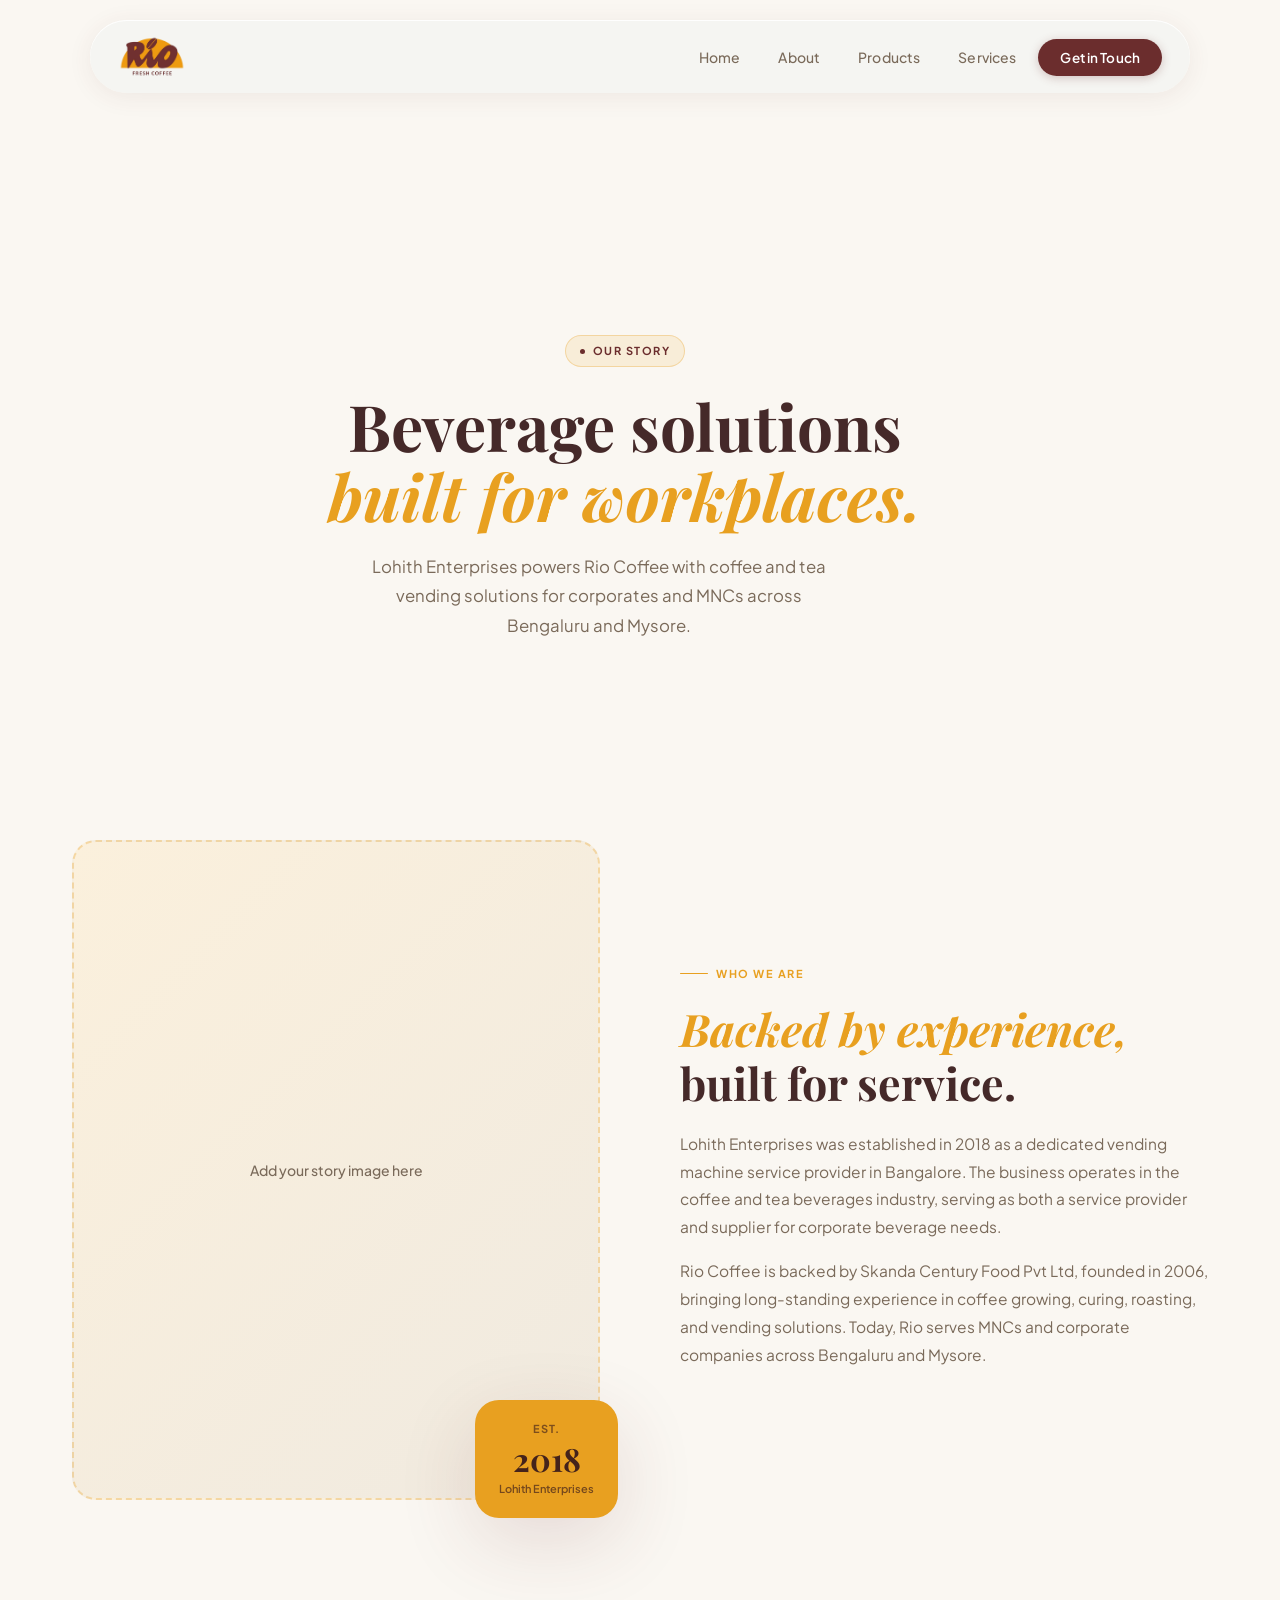
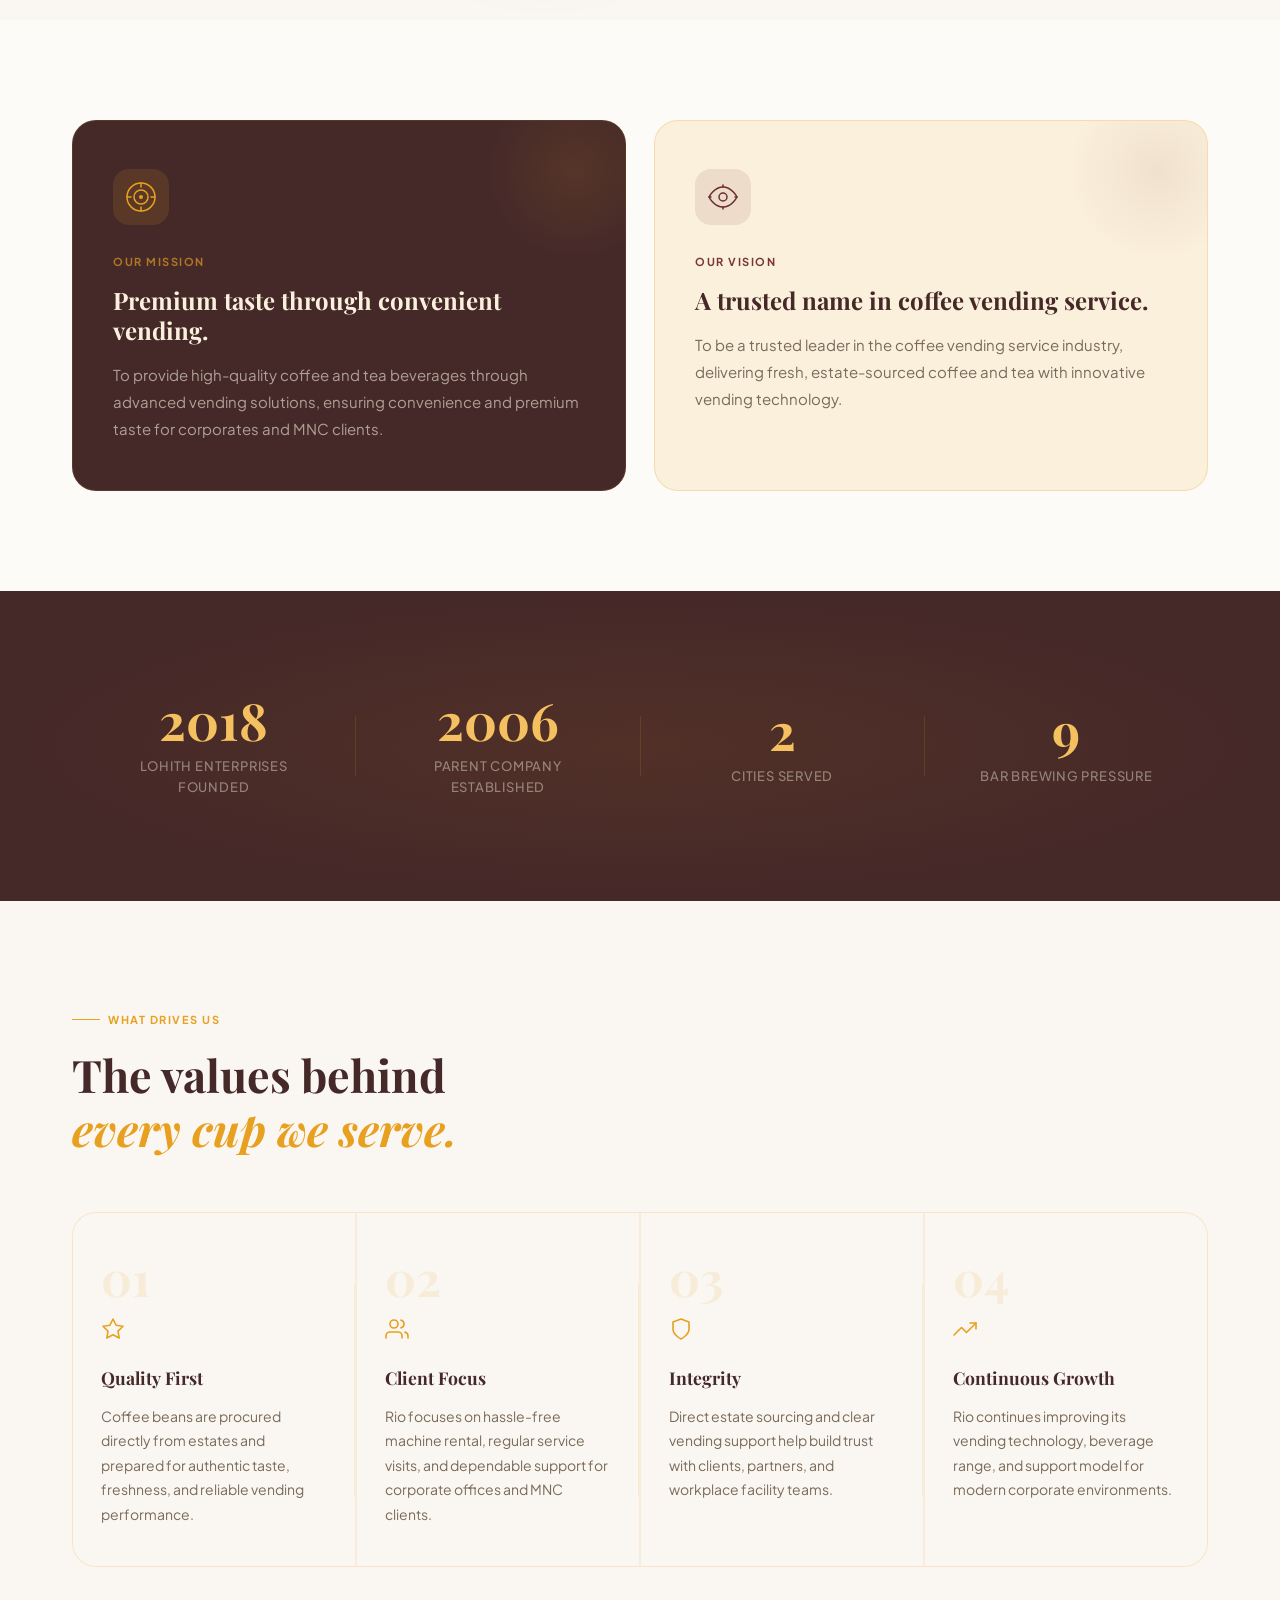
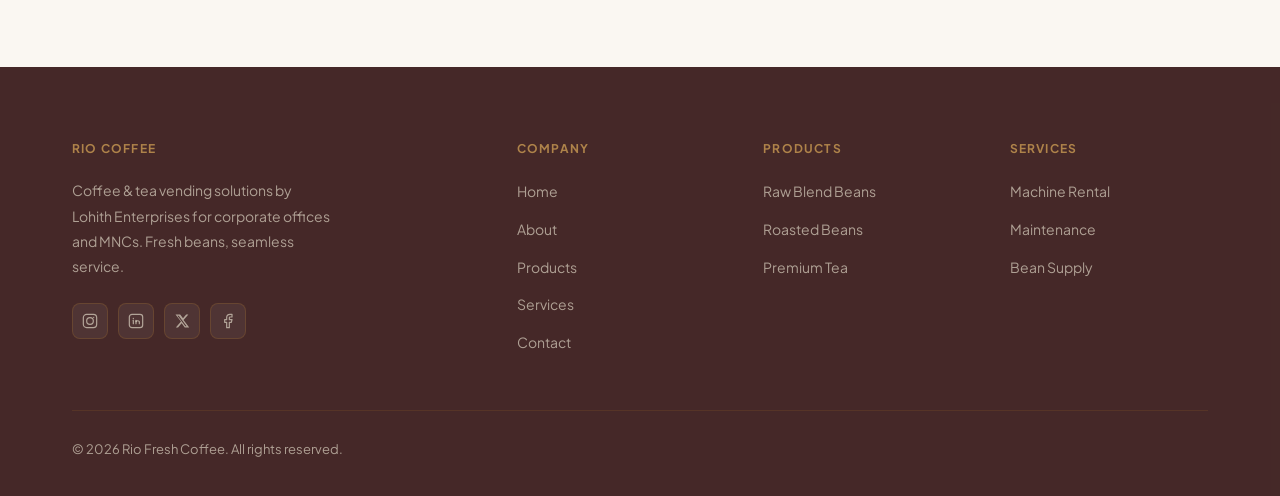
==== commit f9d5d38b: "update content" ====
--- a/pages/about.html
+++ b/pages/about.html
@@ -4,7 +4,7 @@
   <meta charset="UTF-8" />
   <meta name="viewport" content="width=device-width, initial-scale=1.0" />
   <title>About Us — Rio Fresh Coffee</title>
-  <meta name="description" content="The story behind Rio Fresh Coffee — our mission, vision, and the people who make every cup extraordinary." />
+  <meta name="description" content="Learn about Lohith Enterprises and Rio Coffee, a Bangalore-based coffee and tea vending service provider backed by Skanda Century Food Pvt Ltd." />
   <link rel="stylesheet" href="../css/style.css" />
   <link rel="stylesheet" href="../css/about.css" />
   <link rel="preconnect" href="https://fonts.googleapis.com" />
@@ -43,12 +43,12 @@
       <div class="about-hero__content">
         <div class="about-hero__tag reveal">Our Story</div>
         <h1 class="about-hero__title reveal reveal-delay-1">
-          More than a cup —<br />
-          <em>a craft perfected.</em>
+          Beverage solutions<br />
+          <em>built for workplaces.</em>
         </h1>
         <p class="about-hero__sub reveal reveal-delay-2">
-          Founded on a passion for great coffee and a vision to bring
-          it to every corner of the workplace.
+          Lohith Enterprises powers Rio Coffee with coffee and tea vending
+          solutions for corporates and MNCs across Bengaluru and Mysore.
         </p>
       </div>
 
@@ -68,15 +68,15 @@
           <div class="about-story__img-wrap">
             <img
               src="YOUR_STORY_IMAGE_URL_HERE"
-              alt="Rio Coffee founders / story image"
+              alt="Rio Coffee company profile image"
               class="about-story__img"
               onerror="this.closest('.about-story__img-wrap').classList.add('no-image')"
             />
             <!-- Floating accent card -->
             <div class="about-story__accent-card" aria-hidden="true">
               <span class="accent-card__year">Est.</span>
-              <span class="accent-card__num">20XX</span>
-              <span class="accent-card__label"><!-- founding year --></span>
+              <span class="accent-card__num">2018</span>
+              <span class="accent-card__label">Lohith Enterprises</span>
             </div>
           </div>
         </div>
@@ -85,20 +85,19 @@
         <div class="about-story__text">
           <div class="section-tag reveal">Who We Are</div>
           <h2 class="section-heading reveal reveal-delay-1">
-            <!-- Your company story headline -->
-            <em>Your headline</em><br />goes here.
+            <em>Backed by experience,</em><br />built for service.
           </h2>
           <p class="section-body reveal reveal-delay-2">
-            <!-- Paragraph 1: Company origin story. How did Rio start? What was the founding moment?
-                 Example: "Rio Fresh Coffee was born in [city/year] from a belief that..."  -->
-            [Your company origin story goes here. Describe how Rio Coffee started,
-            the founding moment, and what drove the founders to build this business.]
+            Lohith Enterprises was established in 2018 as a dedicated vending
+            machine service provider in Bangalore. The business operates in the
+            coffee and tea beverages industry, serving as both a service provider
+            and supplier for corporate beverage needs.
           </p>
           <p class="section-body reveal reveal-delay-2">
-            <!-- Paragraph 2: Growth and present day. Where are you now?
-                 Clients, geographies, milestones. -->
-            [Describe the growth journey — key milestones, geographies served,
-            number of clients, or what makes Rio stand out today.]
+            Rio Coffee is backed by Skanda Century Food Pvt Ltd, founded in
+            2006, bringing long-standing experience in coffee growing, curing,
+            roasting, and vending solutions. Today, Rio serves MNCs and corporate
+            companies across Bengaluru and Mysore.
           </p>
         </div>
 
@@ -130,15 +129,12 @@
           </div>
           <div class="mv-card__label">Our Mission</div>
           <h3 class="mv-card__title">
-            <!-- Mission headline — one strong line -->
-            [Your mission headline]
+            Premium taste through convenient vending.
           </h3>
           <p class="mv-card__body">
-            <!-- 2–3 sentences. What do you do, for whom, and why?
-                 Example: "To deliver the finest coffee experience to every corporate office —
-                 through premium sourcing, seamless service, and a relentless commitment to quality." -->
-            [Write your mission statement here. Keep it focused — what you do,
-            who you serve, and the value you deliver.]
+            To provide high-quality coffee and tea beverages through advanced
+            vending solutions, ensuring convenience and premium taste for
+            corporates and MNC clients.
           </p>
         </article>
 
@@ -153,15 +149,12 @@
           </div>
           <div class="mv-card__label">Our Vision</div>
           <h3 class="mv-card__title">
-            <!-- Vision headline — aspirational, forward-looking -->
-            [Your vision headline]
+            A trusted name in coffee vending service.
           </h3>
           <p class="mv-card__body">
-            <!-- 2–3 sentences. Where do you want to be in the future?
-                 Example: "To become the most trusted coffee partner for workplaces across India —
-                 setting a new standard for quality, reliability, and the everyday coffee ritual." -->
-            [Write your vision statement here. Where is Rio going? What does
-            the future look like for this company?]
+            To be a trusted leader in the coffee vending service industry,
+            delivering fresh, estate-sourced coffee and tea with innovative
+            vending technology.
           </p>
         </article>
 
@@ -177,40 +170,36 @@
       <div class="stats-row">
 
         <div class="stat-block reveal">
-          <div class="stat-block__num" data-target="500" data-suffix="+">0+</div>
+          <div class="stat-block__num" data-target="2018">2018</div>
           <div class="stat-block__label">
-            <!-- e.g. "Happy Clients" -->
-            [Stat label]
+            Lohith Enterprises Founded
           </div>
         </div>
 
         <div class="stat-block__divider" aria-hidden="true"></div>
 
         <div class="stat-block reveal reveal-delay-1">
-          <div class="stat-block__num" data-target="15" data-suffix="+">0+</div>
+          <div class="stat-block__num" data-target="2006">2006</div>
           <div class="stat-block__label">
-            <!-- e.g. "Years of Experience" -->
-            [Stat label]
+            Parent Company Established
           </div>
         </div>
 
         <div class="stat-block__divider" aria-hidden="true"></div>
 
         <div class="stat-block reveal reveal-delay-2">
-          <div class="stat-block__num" data-target="1000" data-suffix="+">0+</div>
+          <div class="stat-block__num" data-target="2">2</div>
           <div class="stat-block__label">
-            <!-- e.g. "Cups Brewed Daily" -->
-            [Stat label]
+            Cities Served
           </div>
         </div>
 
         <div class="stat-block__divider" aria-hidden="true"></div>
 
         <div class="stat-block reveal reveal-delay-3">
-          <div class="stat-block__num" data-target="10" data-suffix="+">0+</div>
+          <div class="stat-block__num" data-target="9">9</div>
           <div class="stat-block__label">
-            <!-- e.g. "Cities Served" -->
-            [Stat label]
+            Bar Brewing Pressure
           </div>
         </div>
 
@@ -241,9 +230,8 @@
           </div>
           <h3 class="value-item__title">Quality First</h3>
           <p class="value-item__desc">
-            <!-- Describe your commitment to quality — beans, sourcing, service. -->
-            [Describe what quality means to Rio — in sourcing, roasting,
-            and the service you provide to clients.]
+            Coffee beans are procured directly from estates and prepared for
+            authentic taste, freshness, and reliable vending performance.
           </p>
         </article>
 
@@ -258,9 +246,8 @@
           </div>
           <h3 class="value-item__title">Client Focus</h3>
           <p class="value-item__desc">
-            <!-- Describe how you prioritise your clients — responsiveness, reliability. -->
-            [Describe how Rio puts clients first — fast response,
-            reliability, and going the extra mile for every account.]
+            Rio focuses on hassle-free machine rental, regular service visits,
+            and dependable support for corporate offices and MNC clients.
           </p>
         </article>
 
@@ -273,9 +260,8 @@
           </div>
           <h3 class="value-item__title">Integrity</h3>
           <p class="value-item__desc">
-            <!-- Transparency, honest sourcing, fair practices. -->
-            [Describe Rio's commitment to transparency — in sourcing,
-            pricing, and partnerships with clients and estates.]
+            Direct estate sourcing and clear vending support help build trust
+            with clients, partners, and workplace facility teams.
           </p>
         </article>
 
@@ -289,9 +275,8 @@
           </div>
           <h3 class="value-item__title">Continuous Growth</h3>
           <p class="value-item__desc">
-            <!-- Innovation, improving products, expanding service. -->
-            [Describe how Rio is always improving — new products,
-            better machines, expanding reach, staying ahead of the curve.]
+            Rio continues improving its vending technology, beverage range, and
+            support model for modern corporate environments.
           </p>
         </article>
 
@@ -310,8 +295,8 @@
         <div class="footer__brand">
             <div class="footer__col-title">Rio Coffee</div>
           <p class="footer__brand-desc">
-            Premium coffee &amp; vending machine solutions for corporate
-            offices and MNCs. Fresh beans, seamless service.
+            Coffee &amp; tea vending solutions by Lohith Enterprises for
+            corporate offices and MNCs. Fresh beans, seamless service.
           </p>
           <div class="footer__social" aria-label="Social media links">
             <a href="#" aria-label="Instagram">
@@ -379,4 +364,4 @@
 
   <script src="/js/main.js"></script>
 </body>
-</html>+</html>
--- a/css/style.css
+++ b/css/style.css
@@ -84,7 +84,6 @@
   background: rgba(245, 245, 242, 0.995);
   backdrop-filter: blur(20px) saturate(1.6);
   -webkit-backdrop-filter: blur(20px) saturate(1.6);
-  border: 1px solid rgba(232,160,32, 0.18);
   border-radius: var(--radius-xl);
   padding: 14px 28px;
   display: flex;
@@ -362,6 +361,16 @@
   color: var(--amber);
 }
 
+.hero__subtitle {
+  max-width: 720px;
+  margin: 24px auto 0;
+  color: rgba(250,247,242,0.78);
+  font-size: 1rem;
+  line-height: 1.8;
+  text-align: center;
+  opacity: 0;
+  animation: fadeUp 0.9s 0.7s ease forwards;
+}
 
 
 .hero__actions {
@@ -525,9 +534,17 @@
 }
 
 .intro__card-icon {
-  font-size: 5rem;
+  width: 82px;
+  height: 82px;
+  color: var(--amber-light);
   margin-bottom: 24px;
   filter: drop-shadow(0 4px 16px rgba(0,0,0,0.3));
+}
+
+.intro__card-icon svg {
+  width: 100%;
+  height: 100%;
+  display: block;
 }
 
 .intro__card-text {
@@ -629,9 +646,17 @@
 .product-card__visual--green { background: linear-gradient(135deg, #E8F0E0 0%, #A8C880 100%); }
 
 .product-card__icon {
-  font-size: 3.5rem;
+  width: 64px;
+  height: 64px;
+  color: var(--brown);
   filter: drop-shadow(0 4px 12px rgba(0,0,0,0.12));
   transition: transform var(--transition);
+}
+
+.product-card__icon svg {
+  width: 100%;
+  height: 100%;
+  display: block;
 }
 
 .product-card:hover .product-card__icon { transform: scale(1.1) rotate(-3deg); }
@@ -742,8 +767,16 @@
 
 
 .service-card__icon {
-  font-size: 2rem;
+  width: 44px;
+  height: 44px;
+  color: var(--brown);
   margin-bottom: 16px;
+}
+
+.service-card__icon svg {
+  width: 100%;
+  height: 100%;
+  display: block;
 }
 
 .service-card__title {
@@ -986,4 +1019,4 @@
 @media (max-width: 480px) {
   .hero__actions { flex-direction: column; align-items: flex-start; }
   .products-grid { gap: 14px; }
-}+}
--- a/css/about.css
+++ b/css/about.css
@@ -46,7 +46,7 @@
   padding: 6px 14px;
   border-radius: var(--radius-pill);
   margin-bottom: 24px;
-  
+  max-width: 1250px;
 }
 
 .about-hero__tag::before {
@@ -64,18 +64,20 @@
   line-height: 1.1;
   color: var(--brown-dark);
   margin-bottom: 20px;
+  text-align: center;
 }
 
 .about-hero__title em {
   font-style: italic;
-  color: #7A6A5A;
+  color: var(--amber);
 }
 
 .about-hero__sub {
   font-size: 1.05rem;
-  color: #7A6A5A;
+  color: var(--text-muted);
   line-height: 1.75;
   max-width: 480px;
+  margin-left: 31px;
 }
 
 /* Scroll indicator — bottom right */
@@ -153,7 +155,7 @@
 }
 
 .about-story__img-wrap:has(img[src*="YOUR"])::after {
-  content: '📷 Add your story image here';
+  content: 'Add your story image here';
   position: absolute;
   inset: 0;
   display: flex;
@@ -497,4 +499,4 @@
   .values-grid { grid-template-columns: 1fr; }
   .value-item::after { display: none !important; }
   .stat-block { flex: 0 0 100%; }
-}+}
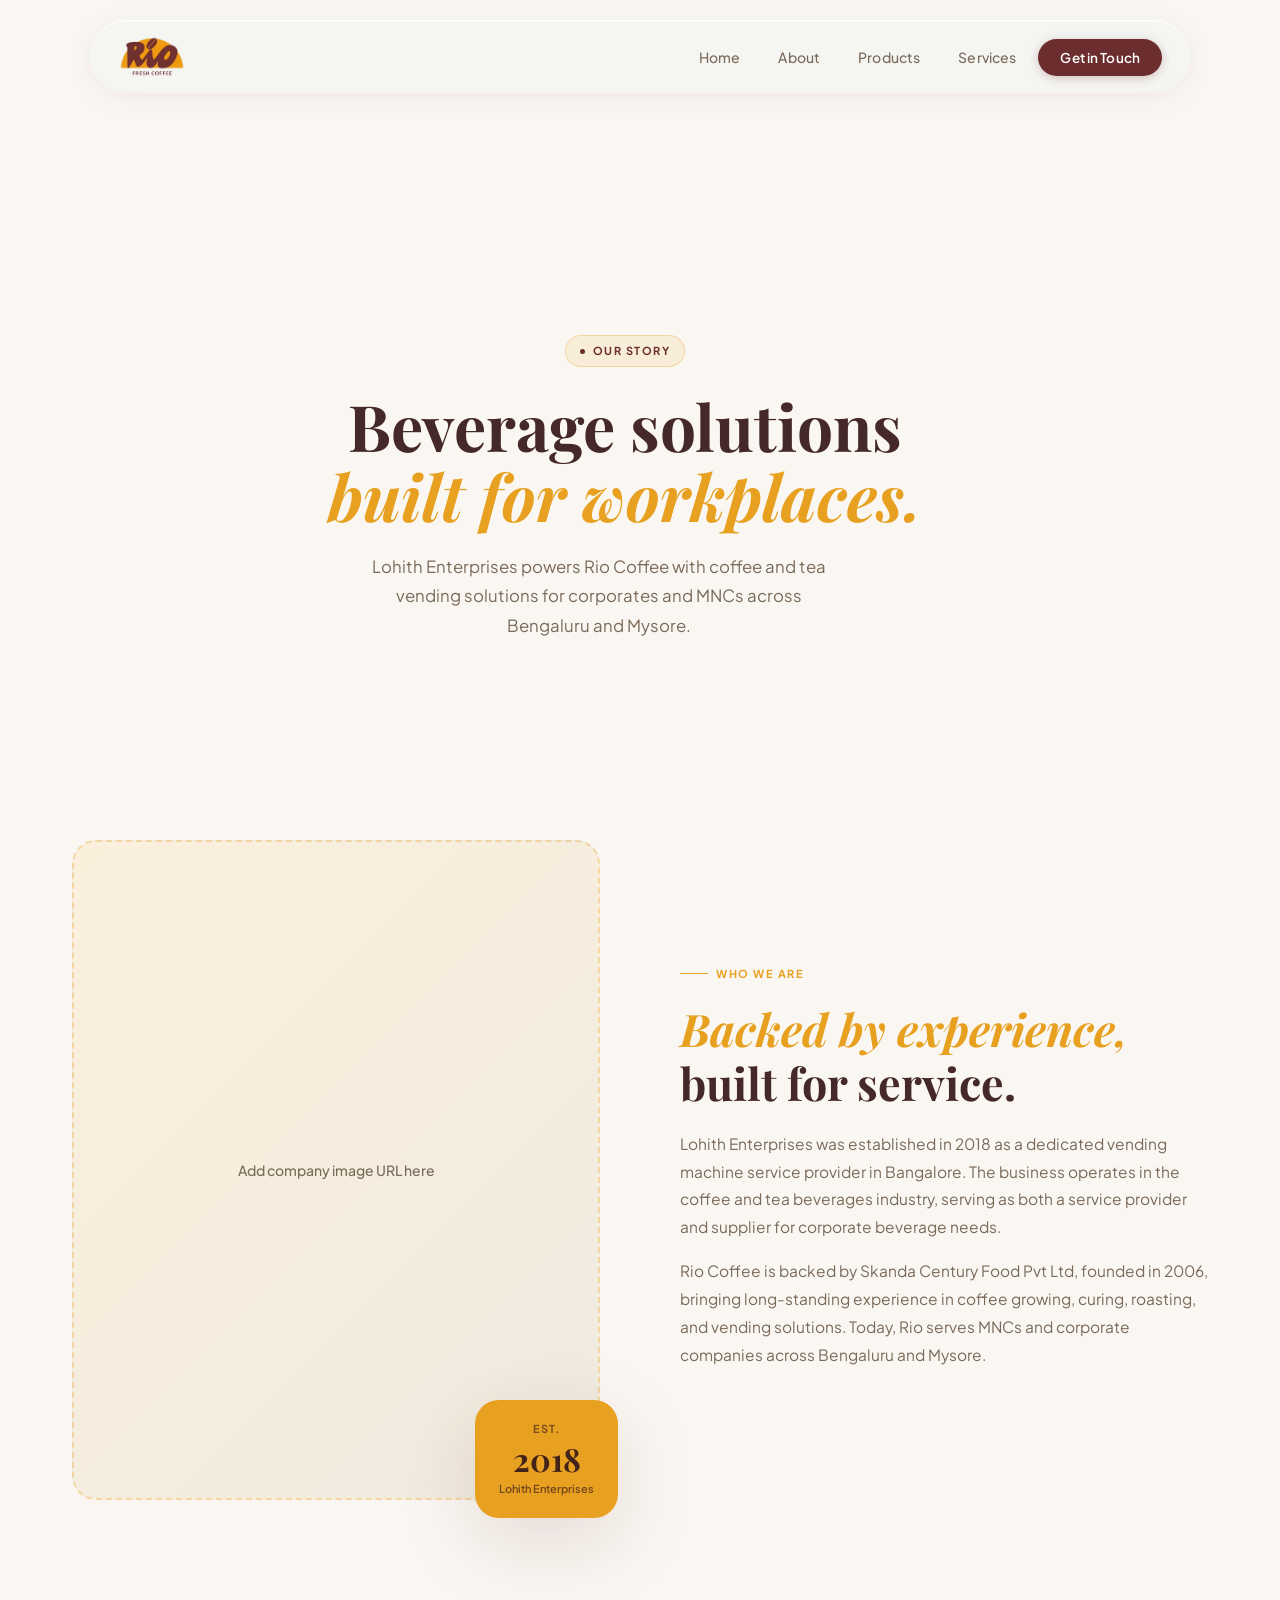
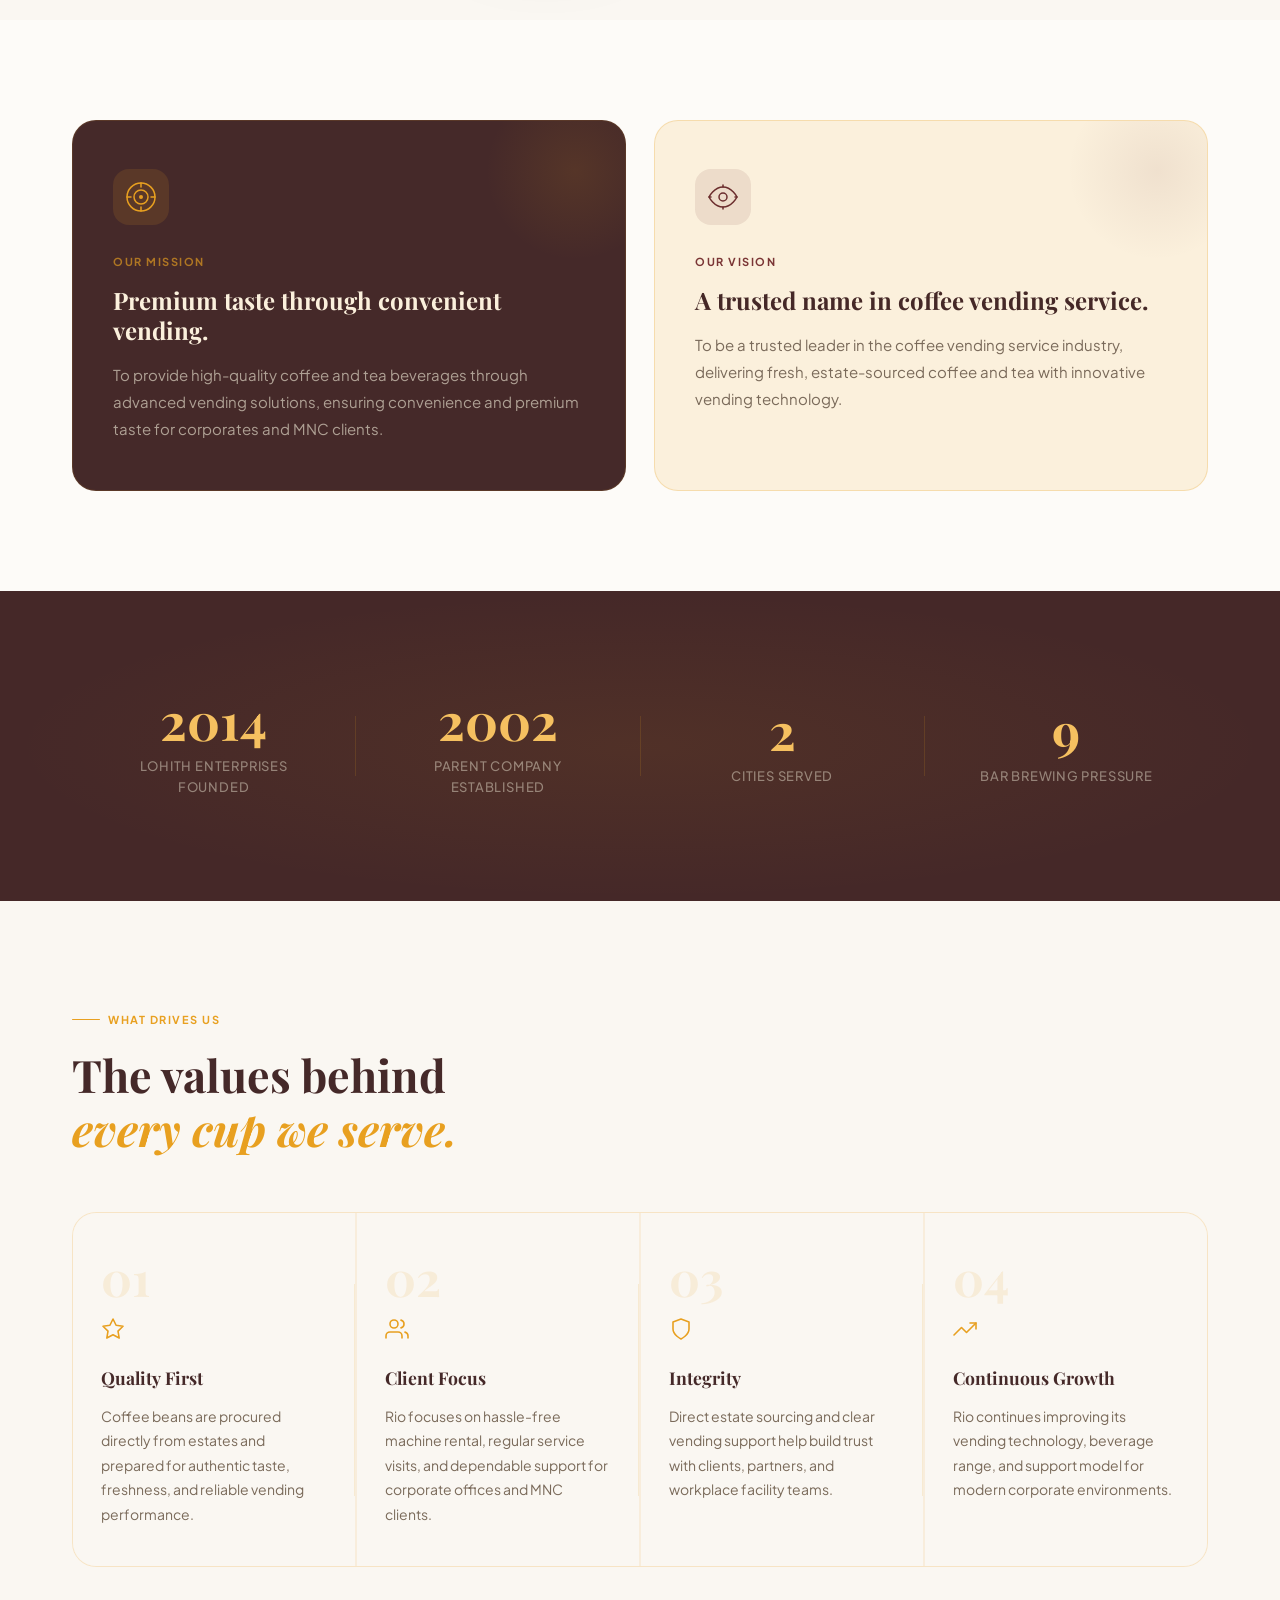
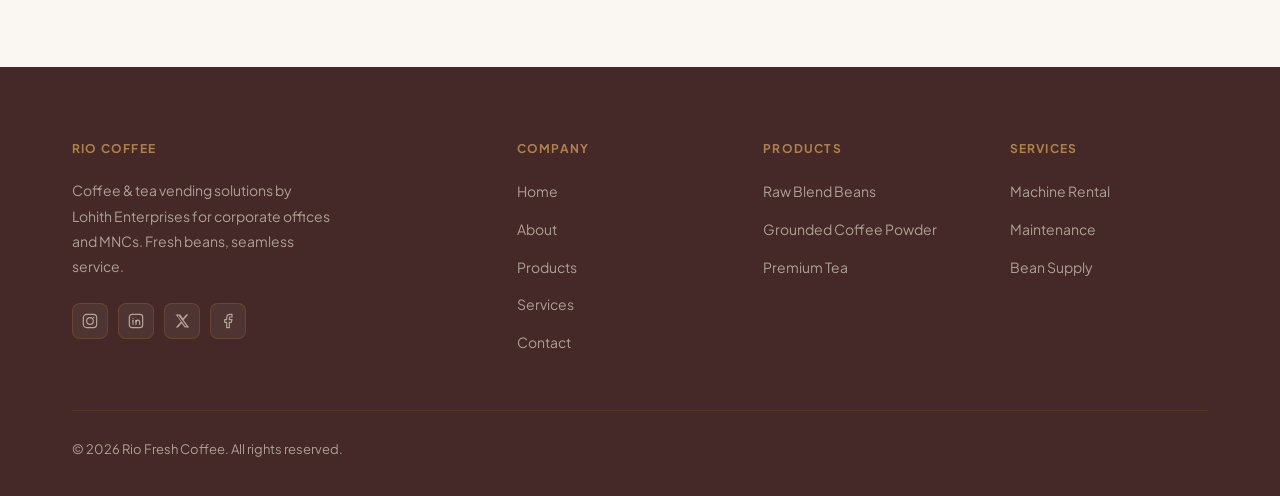
==== commit 742ce76b: "add: images" ====
--- a/pages/about.html
+++ b/pages/about.html
@@ -67,7 +67,7 @@
         <div class="about-story__visual reveal">
           <div class="about-story__img-wrap">
             <img
-              src="YOUR_STORY_IMAGE_URL_HERE"
+              src="YOUR_COMPANY_PROFILE_IMAGE_URL_HERE"
               alt="Rio Coffee company profile image"
               class="about-story__img"
               onerror="this.closest('.about-story__img-wrap').classList.add('no-image')"
@@ -309,8 +309,10 @@
             <a href="#" aria-label="LinkedIn">
               <svg width="16" height="16" viewBox="0 0 24 24" fill="none" stroke="currentColor" stroke-width="1.8" stroke-linecap="round" stroke-linejoin="round">
                 <rect x="2" y="2" width="20" height="20" rx="4"/>
-                <line x1="8" y1="11" x2="8" y2="16"/><line x1="8" y1="8" x2="8" y2="8.5"/>
-                <path d="M12 16v-5"/><path d="M12 13a3 3 0 0 1 5 0v3"/>
+                <circle cx="7.5" cy="8" r="1" fill="currentColor" stroke="none"/>
+                <path d="M7.5 11v6"/>
+                <path d="M12 17v-6"/>
+                <path d="M12 13.5c0-1.6 1.1-2.7 2.6-2.7 1.7 0 2.9 1.1 2.9 3.3V17"/>
               </svg>
             </a>
             <a href="#" aria-label="X / Twitter">
@@ -341,7 +343,7 @@
           <div class="footer__col-title">Products</div>
           <ul class="footer__links" role="list">
             <li><a href="products.html">Raw Blend Beans</a></li>
-            <li><a href="products.html">Roasted Beans</a></li>
+            <li><a href="products.html">Grounded Coffee Powder</a></li>
             <li><a href="products.html">Premium Tea</a></li>
           </ul>
         </div>
--- a/css/style.css
+++ b/css/style.css
@@ -639,6 +639,7 @@
   display: flex;
   align-items: center;
   justify-content: center;
+  padding: 18px;
 }
 
 .product-card__visual--amber { background: linear-gradient(135deg, #FBF0DC 0%, #F5C060 100%); }
@@ -660,6 +661,40 @@
 }
 
 .product-card:hover .product-card__icon { transform: scale(1.1) rotate(-3deg); }
+
+.product-card__image {
+  width: 100%;
+  height: 100%;
+  object-fit: cover;
+  border-radius: var(--radius-md);
+  transition: transform var(--transition);
+}
+
+.product-card:hover .product-card__image {
+  transform: scale(1.04);
+}
+
+.product-card__image[src*="YOUR_"] {
+  display: none;
+}
+
+.product-card__visual:has(.product-card__image[src*="YOUR_"])::after {
+  content: 'Add product image URL here';
+  color: var(--text-muted);
+  border: 1.5px dashed rgba(107,45,45,0.22);
+  border-radius: var(--radius-md);
+  width: 100%;
+  height: 100%;
+  display: flex;
+  align-items: center;
+  justify-content: center;
+  text-align: center;
+  padding: 18px;
+  font-size: 12px;
+  font-weight: 700;
+  letter-spacing: 0.08em;
+  text-transform: uppercase;
+}
 
 .product-card__body {
   padding: 24px;
--- a/css/about.css
+++ b/css/about.css
@@ -155,7 +155,7 @@
 }
 
 .about-story__img-wrap:has(img[src*="YOUR"])::after {
-  content: 'Add your story image here';
+  content: 'Add company image URL here';
   position: absolute;
   inset: 0;
   display: flex;
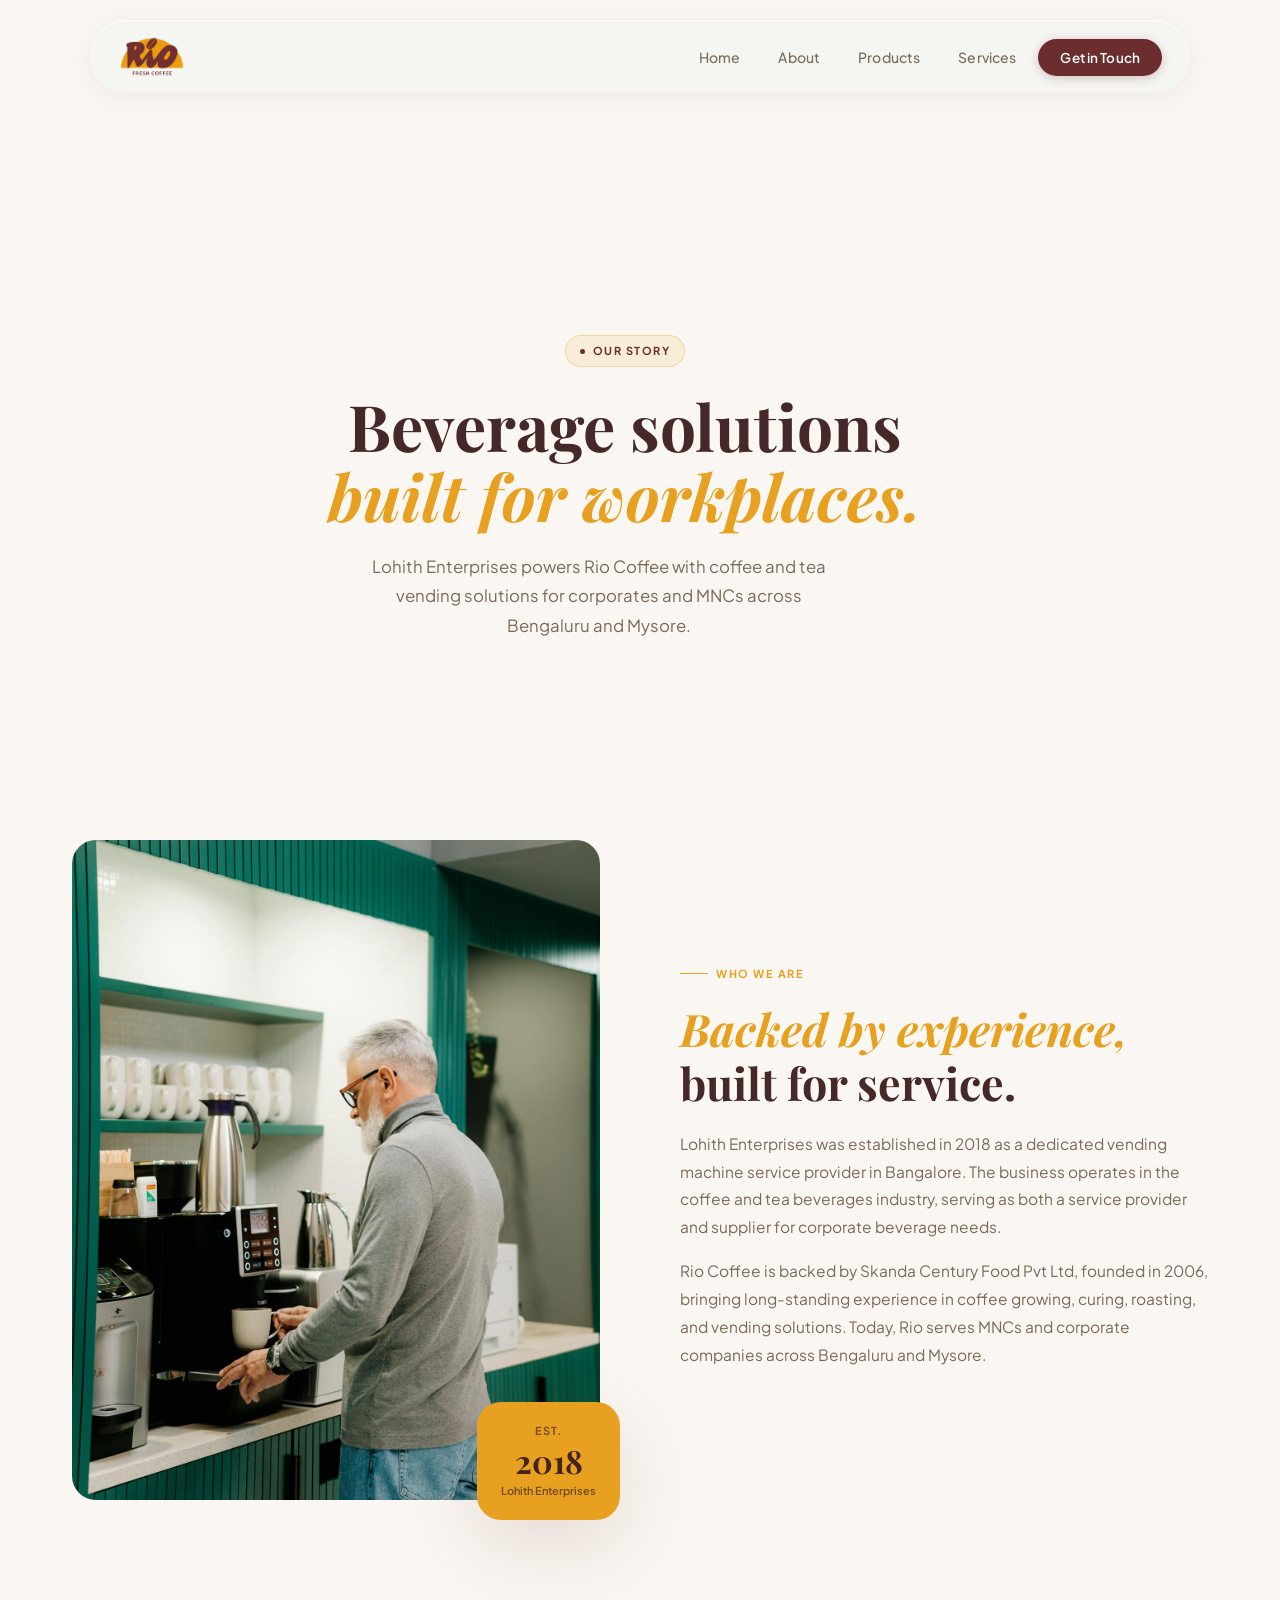
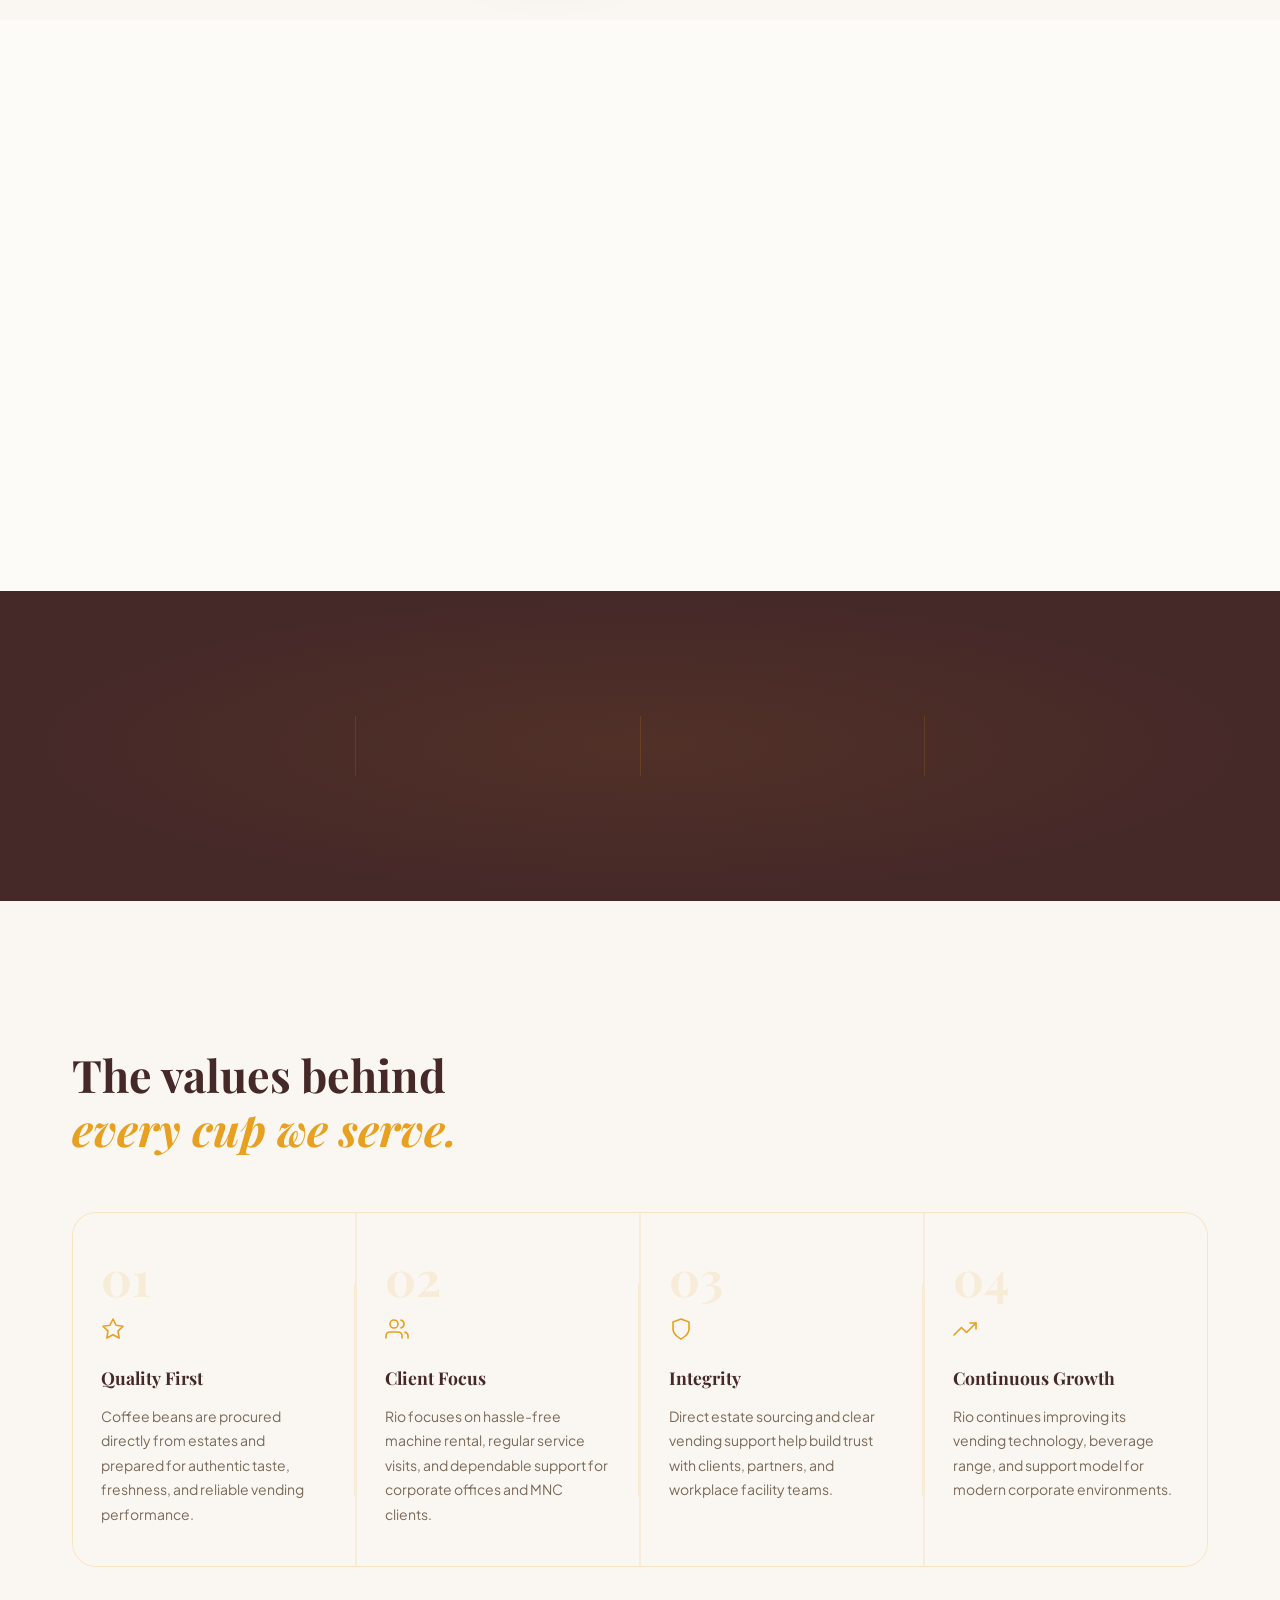
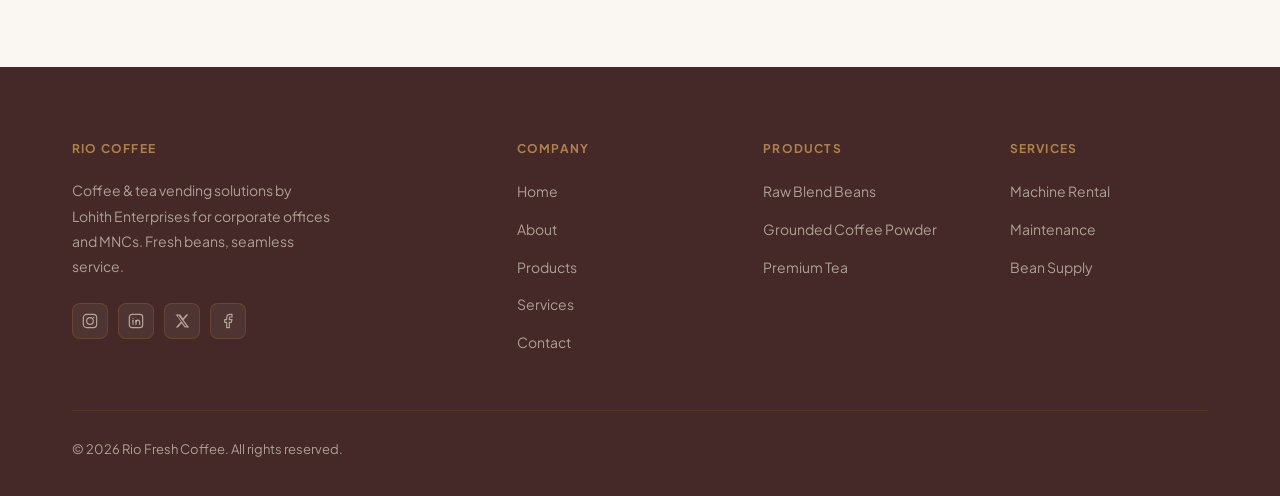
==== commit b5d6bcec: "add: favicon" ====
--- a/pages/about.html
+++ b/pages/about.html
@@ -67,7 +67,7 @@
         <div class="about-story__visual reveal">
           <div class="about-story__img-wrap">
             <img
-              src="YOUR_COMPANY_PROFILE_IMAGE_URL_HERE"
+              src="/assets/images/aboutrio.jpg"
               alt="Rio Coffee company profile image"
               class="about-story__img"
               onerror="this.closest('.about-story__img-wrap').classList.add('no-image')"
--- a/css/style.css
+++ b/css/style.css
@@ -6,41 +6,50 @@
 
 /* ── Tokens ── */
 :root {
-  --amber:       #E8A020;
+  --amber: #E8A020;
   --amber-light: #F5C060;
-  --amber-pale:  #FBF0DC;
-  --brown:       #6B2D2D;
-  --brown-dark:  #391b1bef;
-  --brown-mid:   #7A3535;
-  --cream:       #FAF7F2;
-  --cream-dark:  #F0EAE0;
-  --off-white:   #FDFBF8;
-  --text-primary:#2A1A0E;
-  --text-muted:  #7A6A5A;
-  --text-light:  #B0A090;
-  --white:       #FFFFFF;
+  --amber-pale: #FBF0DC;
+  --brown: #6B2D2D;
+  --brown-dark: #391b1bef;
+  --brown-mid: #7A3535;
+  --cream: #FAF7F2;
+  --cream-dark: #F0EAE0;
+  --off-white: #FDFBF8;
+  --text-primary: #2A1A0E;
+  --text-muted: #7A6A5A;
+  --text-light: #B0A090;
+  --white: #FFFFFF;
 
   --font-display: 'Playfair Display', Georgia, serif;
-  --font-body:    'Plus Jakarta Sans', sans-serif;
-
-  --radius-sm:  8px;
-  --radius-md:  16px;
-  --radius-lg:  24px;
-  --radius-xl:  40px;
-  --radius-pill:999px;
-
-  --shadow-sm:  0 2px 12px rgba(107,45,45,0.06);
-  --shadow-md:  0 8px 40px rgba(107,45,45,0.10);
-  --shadow-lg:  0 24px 80px rgba(107,45,45,0.14);
+  --font-body: 'Plus Jakarta Sans', sans-serif;
+
+  --radius-sm: 8px;
+  --radius-md: 16px;
+  --radius-lg: 24px;
+  --radius-xl: 40px;
+  --radius-pill: 999px;
+
+  --shadow-sm: 0 2px 12px rgba(107, 45, 45, 0.06);
+  --shadow-md: 0 8px 40px rgba(107, 45, 45, 0.10);
+  --shadow-lg: 0 24px 80px rgba(107, 45, 45, 0.14);
 
   --transition: 0.35s cubic-bezier(0.25, 0.46, 0.45, 0.94);
   --max-w: 1200px;
 }
 
 /* ── Reset ── */
-*, *::before, *::after { box-sizing: border-box; margin: 0; padding: 0; }
-
-html { scroll-behavior: smooth; font-size: 16px; }
+*,
+*::before,
+*::after {
+  box-sizing: border-box;
+  margin: 0;
+  padding: 0;
+}
+
+html {
+  scroll-behavior: smooth;
+  font-size: 16px;
+}
 
 body {
   font-family: var(--font-body);
@@ -51,9 +60,19 @@
   -webkit-font-smoothing: antialiased;
 }
 
-img { display: block; max-width: 100%; }
-a  { text-decoration: none; color: inherit; }
-ul { list-style: none; }
+img {
+  display: block;
+  max-width: 100%;
+}
+
+a {
+  text-decoration: none;
+  color: inherit;
+}
+
+ul {
+  list-style: none;
+}
 
 /* ── Layout ── */
 .container {
@@ -89,13 +108,13 @@
   display: flex;
   align-items: center;
   justify-content: space-between;
-  box-shadow: 0 4px 24px rgba(107,45,45,0.08), 0 1px 0 rgba(255,255,255,0.9) inset;
+  box-shadow: 0 4px 24px rgba(107, 45, 45, 0.08), 0 1px 0 rgba(255, 255, 255, 0.9) inset;
   transition: var(--transition);
 }
 
 .navbar.scrolled {
-  background: rgba(253,251,248,0.96);
-  box-shadow: 0 8px 40px rgba(107,45,45,0.14);
+  background: rgba(253, 251, 248, 0.96);
+  box-shadow: 0 8px 40px rgba(107, 45, 45, 0.14);
 }
 
 .navbar__logo {
@@ -125,7 +144,7 @@
   letter-spacing: 0.01em;
 }
 
-.navbar__links a:hover{
+.navbar__links a:hover {
   color: var(--brown);
 }
 
@@ -138,13 +157,13 @@
   font-size: 13.5px !important;
   letter-spacing: 0.02em;
   transition: var(--transition) !important;
-  box-shadow: 0 2px 10px rgba(107,45,45,0.25);
+  box-shadow: 0 2px 10px rgba(107, 45, 45, 0.25);
 }
 
 .navbar__cta:hover {
   background: var(--brown-dark) !important;
   transform: translateY(-1px);
-  box-shadow: 0 6px 20px rgba(107,45,45,0.35) !important;
+  box-shadow: 0 6px 20px rgba(107, 45, 45, 0.35) !important;
 }
 
 /* ── Mobile hamburger ── */
@@ -233,8 +252,7 @@
     letter-spacing: -0.01em;
   }
 
-  .navbar__links a:hover{
-    background: rgba(232, 160, 32, 0.12);
+  .navbar__links a:hover {
     color: var(--brown);
   }
 
@@ -252,10 +270,12 @@
   .navbar.menu-open .navbar__burger span:nth-child(1) {
     transform: translateY(7px) rotate(45deg);
   }
+
   .navbar.menu-open .navbar__burger span:nth-child(2) {
     opacity: 0;
     transform: scaleX(0);
   }
+
   .navbar.menu-open .navbar__burger span:nth-child(3) {
     transform: translateY(-7px) rotate(-45deg);
   }
@@ -297,12 +317,10 @@
 .hero__video-overlay {
   position: absolute;
   inset: 0;
-  background: linear-gradient(
-    105deg,
-    rgba(20, 8, 4, 0.88) 0%,
-    rgba(30, 12, 6, 0.72) 50%,
-    rgba(20, 8, 4, 0.40) 100%
-  );
+  background: linear-gradient(105deg,
+      rgba(20, 8, 4, 0.88) 0%,
+      rgba(30, 12, 6, 0.72) 50%,
+      rgba(20, 8, 4, 0.40) 100%);
 }
 
 /* Hero content */
@@ -326,7 +344,7 @@
   text-transform: uppercase;
   color: var(--amber);
   background: rgba(232, 160, 32, 0.15);
-  border: 1px solid rgba(232,160,32,0.25);
+  border: 1px solid rgba(232, 160, 32, 0.25);
   border-color: rgba(232, 160, 32, 0.40);
   padding: 6px 14px;
   border-radius: var(--radius-pill);
@@ -364,7 +382,7 @@
 .hero__subtitle {
   max-width: 720px;
   margin: 24px auto 0;
-  color: rgba(250,247,242,0.78);
+  color: rgba(250, 247, 242, 0.78);
   font-size: 1rem;
   line-height: 1.8;
   text-align: center;
@@ -405,30 +423,31 @@
 .btn--primary {
   background: var(--brown);
   color: var(--white);
-  box-shadow: 0 4px 20px rgba(107,45,45,0.28);
+  box-shadow: 0 4px 20px rgba(107, 45, 45, 0.28);
 }
 
 .btn--primary:hover {
   background: var(--brown);
   transform: translateY(-2px);
-  box-shadow: 0 10px 30px rgba(107,45,45,0.38);
+  box-shadow: 0 10px 30px rgba(107, 45, 45, 0.38);
 }
 
 .btn--ghost {
   background: transparent;
   color: #FAF7F2;
-  border: 1.5px solid rgba(107,45,45,0.25);
+  border: 1.5px solid rgba(107, 45, 45, 0.25);
   border-color: rgba(250, 247, 242, 0.35);
 }
+
 .btn--ghost1 {
   background: transparent;
   color: var(--brown);
-  border: 1.5px solid rgba(107,45,45,0.25);
+  border: 1.5px solid rgba(107, 45, 45, 0.25);
 }
 
 .btn--ghost:hover {
   background: rgba(250, 247, 242, 0.10);
-  border-color:rgba(250, 247, 242, 0.65);
+  border-color: rgba(250, 247, 242, 0.65);
 }
 
 .btn__arrow {
@@ -436,7 +455,9 @@
   transition: transform var(--transition);
 }
 
-.btn--primary:hover .btn__arrow { transform: translateX(4px); }
+.btn--primary:hover .btn__arrow {
+  transform: translateX(4px);
+}
 
 
 /* ============================================
@@ -538,7 +559,7 @@
   height: 82px;
   color: var(--amber-light);
   margin-bottom: 24px;
-  filter: drop-shadow(0 4px 16px rgba(0,0,0,0.3));
+  filter: drop-shadow(0 4px 16px rgba(0, 0, 0, 0.3));
 }
 
 .intro__card-icon svg {
@@ -558,9 +579,9 @@
 
 .intro__card-sub {
   font-size: 13px;
-  color: rgba(245,192,96,0.55);
+  color: rgba(245, 192, 96, 0.55);
   text-align: center;
-  margin-top: 8px;
+  margin-top: 14px;
   letter-spacing: 0.06em;
   text-transform: uppercase;
 }
@@ -608,7 +629,9 @@
   gap: 24px;
 }
 
-.section-header__text { max-width: 520px; }
+.section-header__text {
+  max-width: 520px;
+}
 
 .products-grid {
   display: grid;
@@ -620,7 +643,7 @@
   background: var(--white);
   border-radius: var(--radius-lg);
   overflow: hidden;
-  border: 1px solid rgba(232,160,32,0.1);
+  border: 1px solid rgba(232, 160, 32, 0.1);
   transition: var(--transition);
   box-shadow: var(--shadow-sm);
   cursor: pointer;
@@ -629,7 +652,7 @@
 .product-card:hover {
   transform: translateY(-6px);
   box-shadow: var(--shadow-lg);
-  border-color: rgba(232,160,32,0.25);
+  border-color: rgba(232, 160, 32, 0.25);
 }
 
 .product-card__visual {
@@ -642,15 +665,23 @@
   padding: 18px;
 }
 
-.product-card__visual--amber { background: linear-gradient(135deg, #FBF0DC 0%, #F5C060 100%); }
-.product-card__visual--brown { background: linear-gradient(135deg, #F0E8E0 0%, #D4A880 100%); }
-.product-card__visual--green { background: linear-gradient(135deg, #E8F0E0 0%, #A8C880 100%); }
+.product-card__visual--amber {
+  background: linear-gradient(135deg, #FBF0DC 0%, #F5C060 100%);
+}
+
+.product-card__visual--brown {
+  background: linear-gradient(135deg, #F0E8E0 0%, #D4A880 100%);
+}
+
+.product-card__visual--green {
+  background: linear-gradient(135deg, #E8F0E0 0%, #A8C880 100%);
+}
 
 .product-card__icon {
   width: 64px;
   height: 64px;
   color: var(--brown);
-  filter: drop-shadow(0 4px 12px rgba(0,0,0,0.12));
+  filter: drop-shadow(0 4px 12px rgba(0, 0, 0, 0.12));
   transition: transform var(--transition);
 }
 
@@ -660,7 +691,9 @@
   display: block;
 }
 
-.product-card:hover .product-card__icon { transform: scale(1.1) rotate(-3deg); }
+.product-card:hover .product-card__icon {
+  transform: scale(1.1) rotate(-3deg);
+}
 
 .product-card__image {
   width: 100%;
@@ -679,9 +712,9 @@
 }
 
 .product-card__visual:has(.product-card__image[src*="YOUR_"])::after {
-  content: 'Add product image URL here';
+  content: ' product image URL ';
   color: var(--text-muted);
-  border: 1.5px dashed rgba(107,45,45,0.22);
+  border: 1.5px dashed rgba(107, 45, 45, 0.22);
   border-radius: var(--radius-md);
   width: 100%;
   height: 100%;
@@ -742,14 +775,25 @@
   width: 600px;
   height: 600px;
   border-radius: 50%;
-  background: radial-gradient(circle, rgba(232,160,32,0.08) 0%, transparent 70%);
+  background: radial-gradient(circle, rgba(232, 160, 32, 0.08) 0%, transparent 70%);
   pointer-events: none;
 }
 
-.services-preview .section-tag { color: var(--amber-light); }
-.services-preview .section-tag::before { background: var(--amber-light); }
-.services-preview .section-heading { color: var(--amber-pale); }
-.services-preview .section-heading em { color: var(--amber-light); }
+.services-preview .section-tag {
+  color: var(--amber-light);
+}
+
+.services-preview .section-tag::before {
+  background: var(--amber-light);
+}
+
+.services-preview .section-heading {
+  color: var(--amber-pale);
+}
+
+.services-preview .section-heading em {
+  color: var(--amber-light);
+}
 
 .services-grid {
   display: grid;
@@ -759,8 +803,8 @@
 }
 
 .service-card {
-  background:  #FAF7F2;
-  border: 1px solid rgba(232,160,32,0.15);
+  background: #FAF7F2;
+  border: 1px solid rgba(232, 160, 32, 0.15);
   border-radius: var(--radius-lg);
   padding: 36px 28px;
   transition: var(--transition);
@@ -782,11 +826,13 @@
   transition: transform var(--transition);
 }
 
-.service-card:hover::before { transform: scaleX(1); }
+.service-card:hover::before {
+  transform: scaleX(1);
+}
 
 .service-card:hover {
-  background:#FAF7F2;
-  border-color: rgba(232,160,32,0.3);
+  background: #FAF7F2;
+  border-color: rgba(232, 160, 32, 0.3);
   transform: translateY(-4px);
 }
 
@@ -848,7 +894,7 @@
   transform: translate(-50%, -50%);
   width: 800px;
   height: 400px;
-  background: radial-gradient(ellipse, rgba(232,160,32,0.10) 0%, transparent 70%);
+  background: radial-gradient(ellipse, rgba(232, 160, 32, 0.10) 0%, transparent 70%);
   pointer-events: none;
 }
 
@@ -892,7 +938,7 @@
 .footer {
   background: var(--brown-dark);
   padding: 72px 0 36px;
-  color: rgba(245,240,220,0.6);
+  color: rgba(245, 240, 220, 0.6);
 }
 
 .footer__grid {
@@ -925,8 +971,8 @@
   width: 36px;
   height: 36px;
   border-radius: var(--radius-sm);
-  background: rgba(255,255,255,0.06);
-  border: 1px solid rgba(232,160,32,0.15);
+  background: rgba(255, 255, 255, 0.06);
+  border: 1px solid rgba(232, 160, 32, 0.15);
   display: flex;
   align-items: center;
   justify-content: center;
@@ -935,8 +981,8 @@
 }
 
 .footer__social a:hover {
-  background: rgba(232,160,32,0.15);
-  border-color: rgba(232,160,32,0.35);
+  background: rgba(232, 160, 32, 0.15);
+  border-color: rgba(232, 160, 32, 0.35);
   color: var(--amber-light);
 }
 
@@ -945,7 +991,7 @@
   font-weight: 700;
   letter-spacing: 0.1em;
   text-transform: uppercase;
-  color: rgba(245,192,96,0.6);
+  color: rgba(245, 192, 96, 0.6);
   margin-bottom: 20px;
 }
 
@@ -960,10 +1006,12 @@
   transition: color var(--transition);
 }
 
-.footer__links a:hover { color: var(--amber-light); }
+.footer__links a:hover {
+  color: var(--amber-light);
+}
 
 .footer__bottom {
-  border-top: 1px solid rgba(232,160,32,0.1);
+  border-top: 1px solid rgba(232, 160, 32, 0.1);
   padding-top: 28px;
   display: flex;
   align-items: center;
@@ -975,13 +1023,27 @@
    SCROLL ANIMATIONS
    ============================================ */
 @keyframes fadeUp {
-  from { opacity: 0; transform: translateY(28px); }
-  to   { opacity: 1; transform: translateY(0); }
+  from {
+    opacity: 0;
+    transform: translateY(28px);
+  }
+
+  to {
+    opacity: 1;
+    transform: translateY(0);
+  }
 }
 
 @keyframes fadeLeft {
-  from { opacity: 0; transform: translateY(-50%) translateX(40px); }
-  to   { opacity: 1; transform: translateY(-50%) translateX(0); }
+  from {
+    opacity: 0;
+    transform: translateY(-50%) translateX(40px);
+  }
+
+  to {
+    opacity: 1;
+    transform: translateY(-50%) translateX(0);
+  }
 }
 
 .reveal {
@@ -995,63 +1057,140 @@
   transform: translateY(0);
 }
 
-.reveal-delay-1 { transition-delay: 0.1s; }
-.reveal-delay-2 { transition-delay: 0.2s; }
-.reveal-delay-3 { transition-delay: 0.3s; }
-.reveal-delay-4 { transition-delay: 0.4s; }
+.reveal-delay-1 {
+  transition-delay: 0.1s;
+}
+
+.reveal-delay-2 {
+  transition-delay: 0.2s;
+}
+
+.reveal-delay-3 {
+  transition-delay: 0.3s;
+}
+
+.reveal-delay-4 {
+  transition-delay: 0.4s;
+}
 
 /* ============================================
    RESPONSIVE
    ============================================ */
 @media (max-width: 1024px) {
-  .hero__visual { width: 42%; }
-  .intro__grid { gap: 48px; }
-  .footer__grid { grid-template-columns: 1fr 1fr; gap: 36px; }
+  .hero__visual {
+    width: 42%;
+  }
+
+  .intro__grid {
+    gap: 48px;
+  }
+
+  .footer__grid {
+    grid-template-columns: 1fr 1fr;
+    gap: 36px;
+  }
 }
 
 @media (max-width: 768px) {
-  .container { padding: 0 20px; }
-
-  .navbar__links { display: none; }
-  .navbar__burger { display: flex; }
+  .container {
+    padding: 0 20px;
+  }
+
+  .navbar__links {
+    display: none;
+  }
+
+  .navbar__burger {
+    display: flex;
+  }
+
   .navbar.menu-open .navbar__links {
     display: flex;
     flex-direction: column;
     position: fixed;
     inset: 0;
-    background: rgba(253,251,248,0.98);
+    background: rgba(253, 251, 248, 0.98);
     backdrop-filter: blur(20px);
     align-items: center;
     justify-content: center;
     gap: 24px;
     z-index: 999;
   }
+
   .navbar.menu-open .navbar__links a {
     font-size: 22px;
     font-weight: 600;
   }
 
-  .hero { min-height: 100svh; padding: 100px 0 60px; }
-  .hero__visual { display: none; }
-  .hero__content { max-width: 100%; }
-  .hero__title { font-size: clamp(2.4rem, 8vw, 3.2rem); }
-
-  .intro__grid { grid-template-columns: 1fr; gap: 48px; }
-  .intro__visual { order: -1; }
-  .intro__card-stack { max-width: 340px; }
-
-  .products-grid { grid-template-columns: 1fr; gap: 16px; }
-  .services-grid { grid-template-columns: 1fr; gap: 16px; }
-
-  .section-header { flex-direction: column; align-items: flex-start; }
-
-  .footer__grid { grid-template-columns: 1fr; gap: 32px; }
-  .footer__bottom { flex-direction: column; gap: 12px; text-align: center; }
-
-  .emblem-ring { width: 260px; height: 260px; }
+  .hero {
+    min-height: 100svh;
+    padding: 100px 0 60px;
+  }
+
+  .hero__visual {
+    display: none;
+  }
+
+  .hero__content {
+    max-width: 100%;
+  }
+
+  .hero__title {
+    font-size: clamp(2.4rem, 8vw, 3.2rem);
+  }
+
+  .intro__grid {
+    grid-template-columns: 1fr;
+    gap: 48px;
+  }
+
+  .intro__visual {
+    order: -1;
+  }
+
+  .intro__card-stack {
+    max-width: 340px;
+  }
+
+  .products-grid {
+    grid-template-columns: 1fr;
+    gap: 16px;
+  }
+
+  .services-grid {
+    grid-template-columns: 1fr;
+    gap: 16px;
+  }
+
+  .section-header {
+    flex-direction: column;
+    align-items: flex-start;
+  }
+
+  .footer__grid {
+    grid-template-columns: 1fr;
+    gap: 32px;
+  }
+
+  .footer__bottom {
+    flex-direction: column;
+    gap: 12px;
+    text-align: center;
+  }
+
+  .emblem-ring {
+    width: 260px;
+    height: 260px;
+  }
 }
 
 @media (max-width: 480px) {
-  .hero__actions { flex-direction: column; align-items: flex-start; }
-  .products-grid { gap: 14px; }
-}
+  .hero__actions {
+    flex-direction: column;
+    align-items: flex-start;
+  }
+
+  .products-grid {
+    gap: 14px;
+  }
+}
--- a/css/about.css
+++ b/css/about.css
@@ -155,7 +155,7 @@
 }
 
 .about-story__img-wrap:has(img[src*="YOUR"])::after {
-  content: 'Add company image URL here';
+  content: ' company image URL ';
   position: absolute;
   inset: 0;
   display: flex;
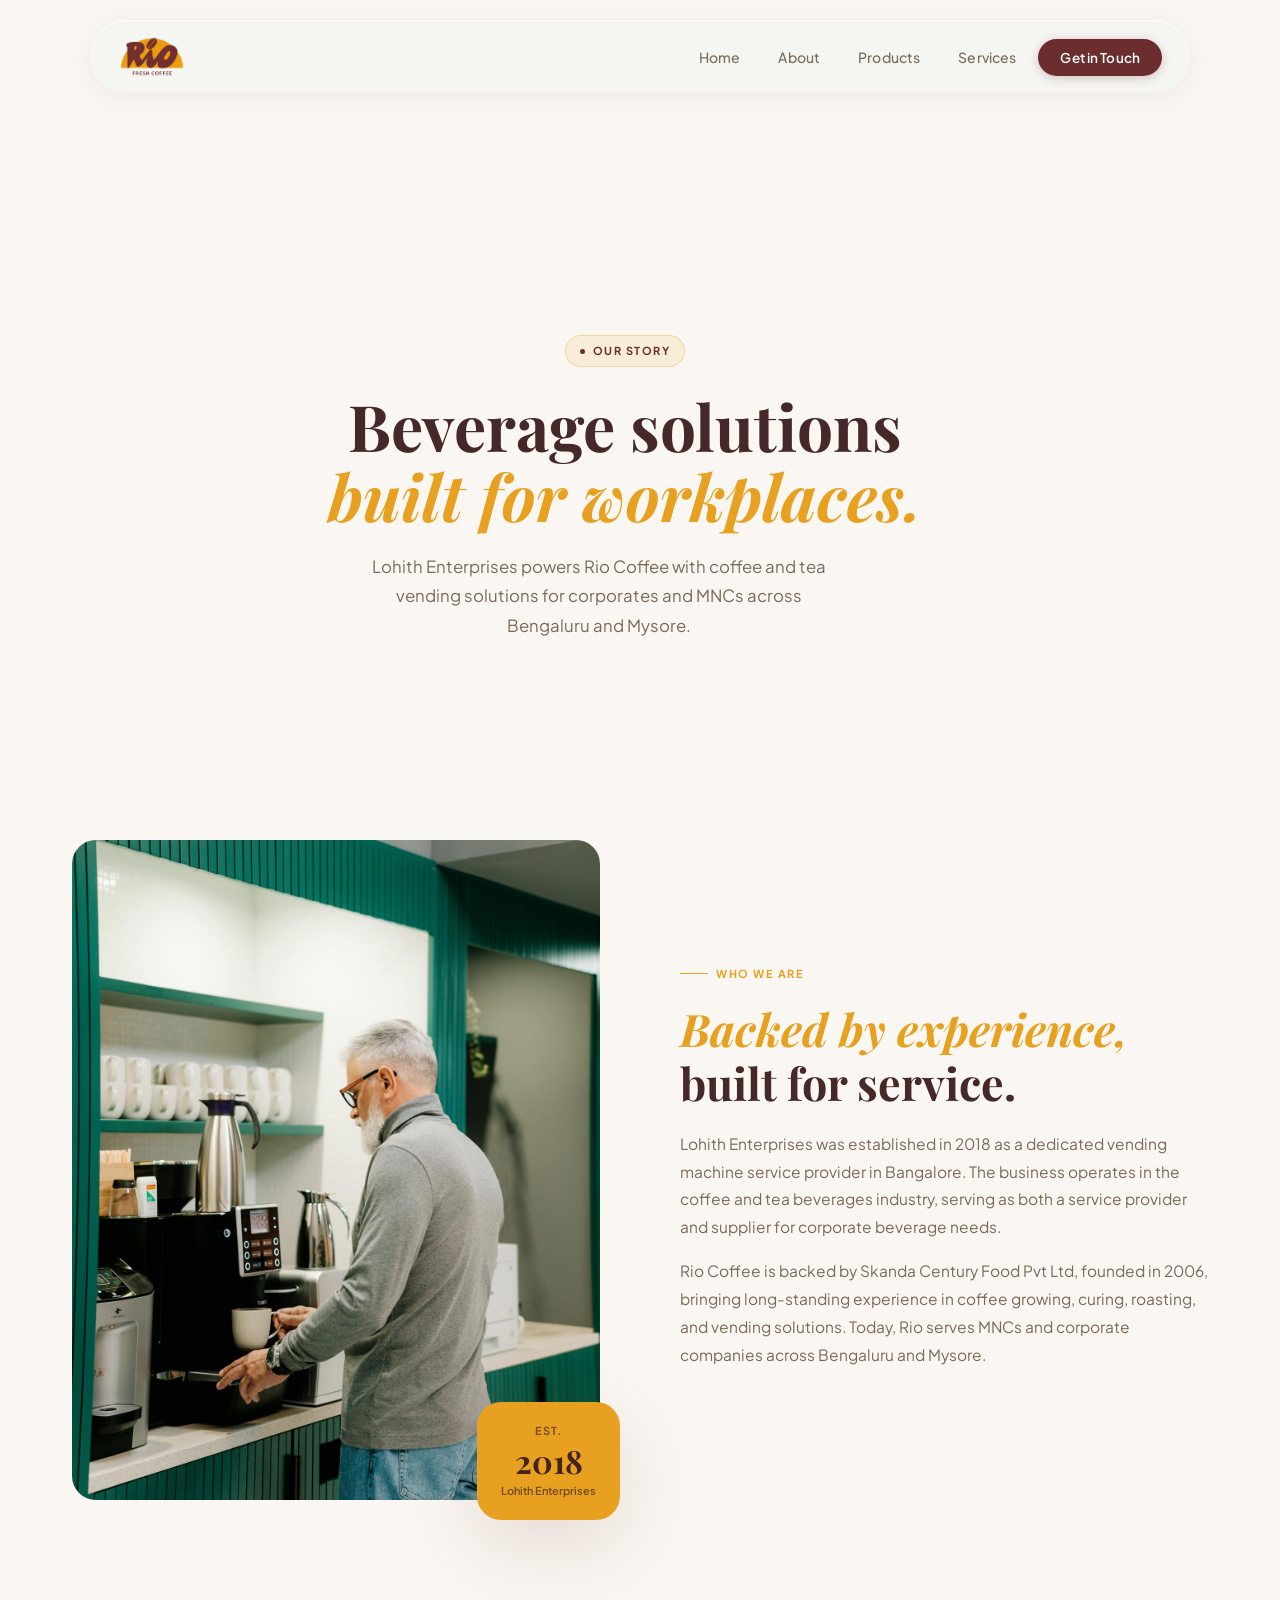
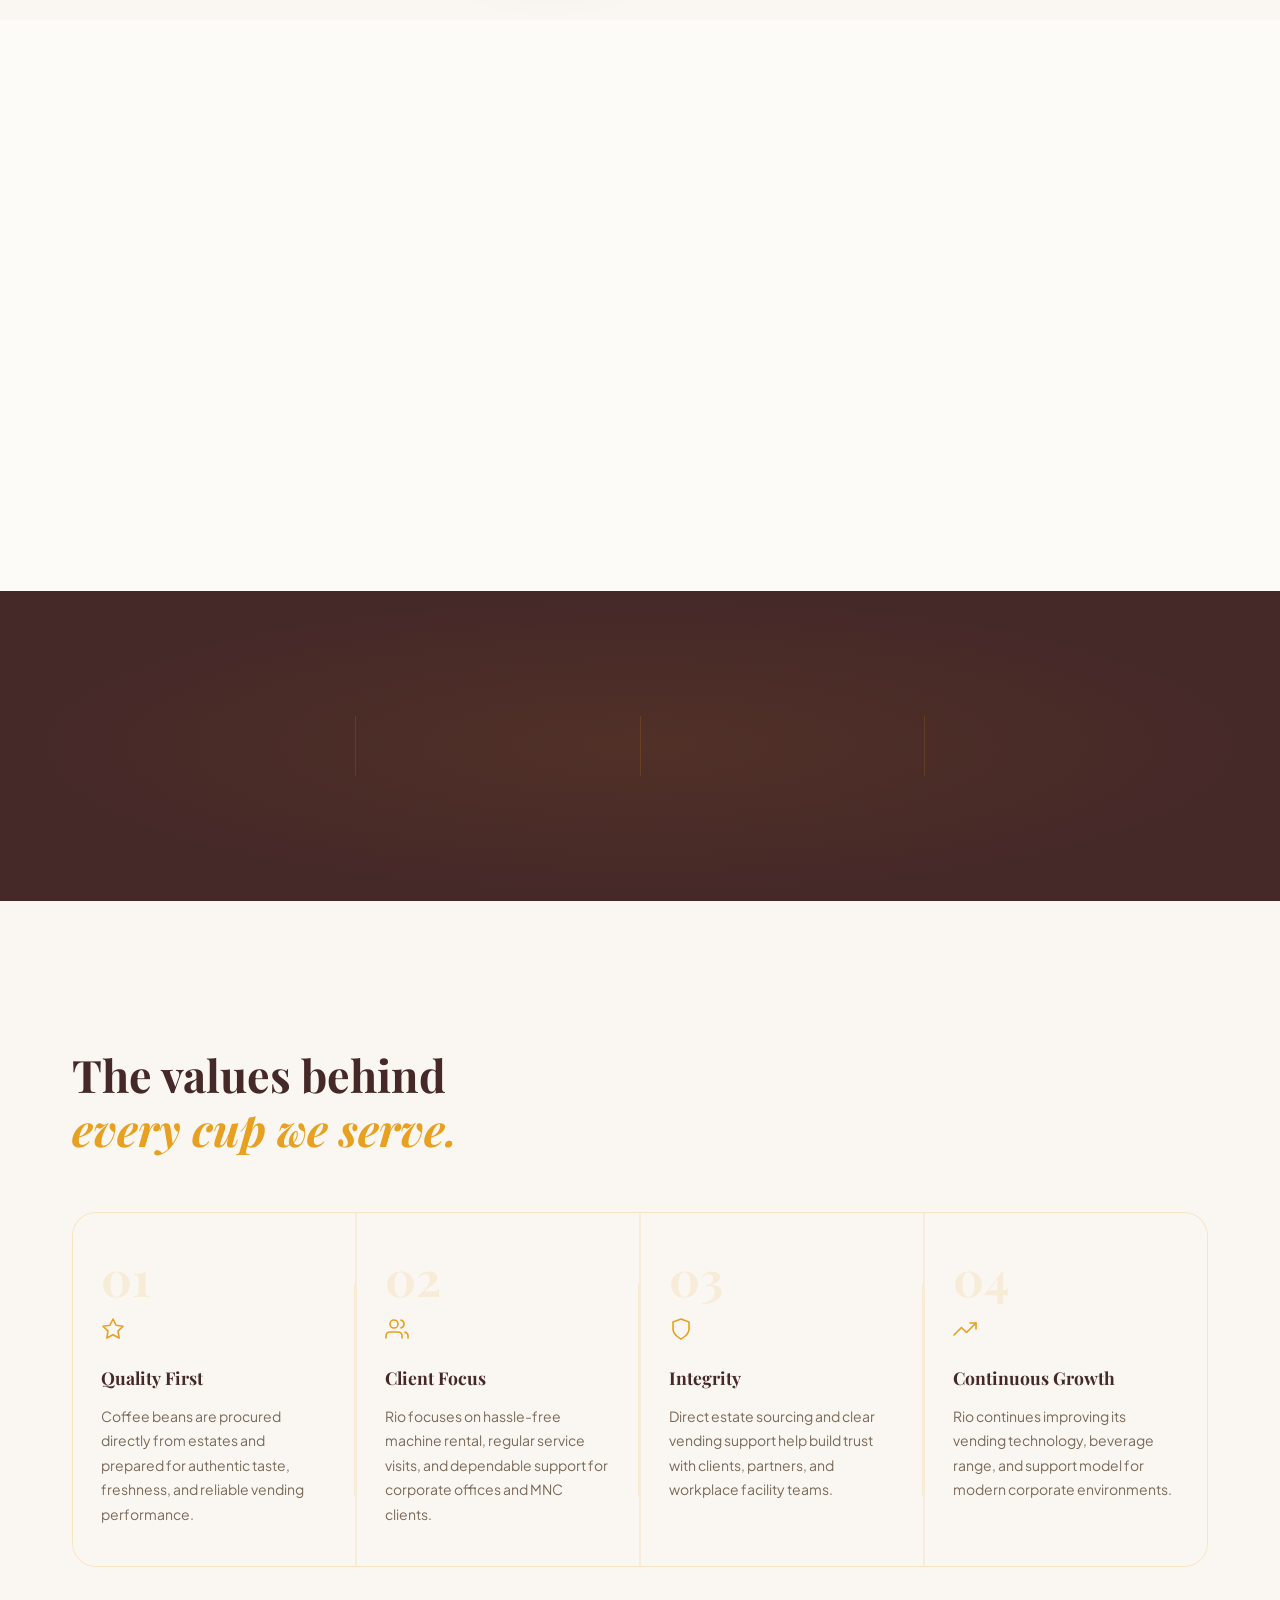
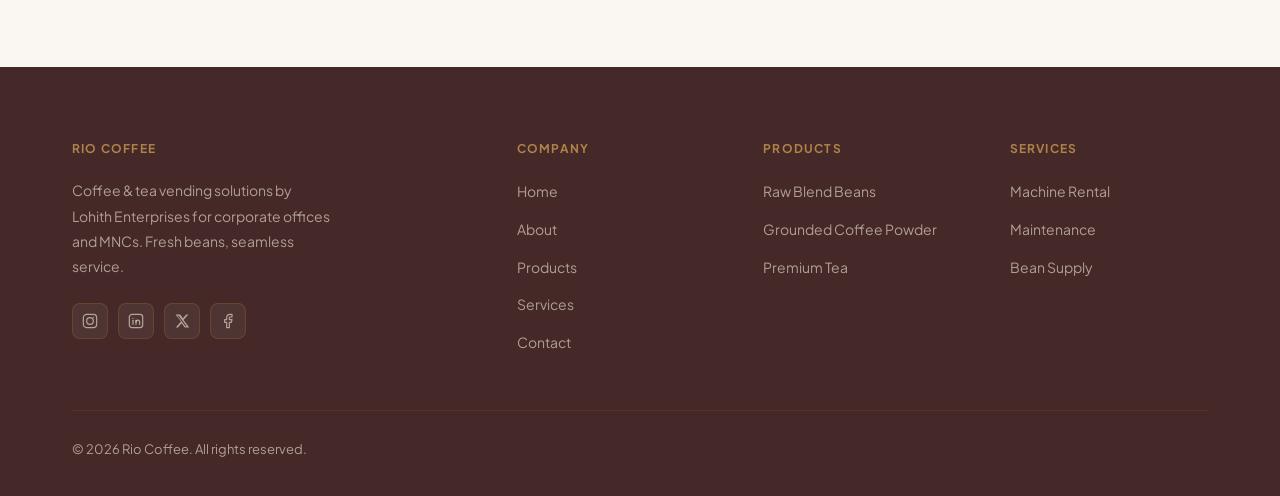
==== commit a04d0627: "fix: footer copyrights" ====
--- a/pages/about.html
+++ b/pages/about.html
@@ -359,7 +359,7 @@
 
       </div>
       <div class="footer__bottom">
-        <span>© 2026 Rio Fresh Coffee. All rights reserved.</span>
+        <span>© 2026 Rio Coffee. All rights reserved.</span>
       </div>
     </div>
   </footer>
--- a/css/style.css
+++ b/css/style.css
@@ -231,7 +231,6 @@
     opacity: 0;
     pointer-events: none;
     transform: translateY(-12px);
-    transition: opacity 0.3s ease, transform 0.3s ease;
   }
 
   /* Open state — toggled by JS */
@@ -239,6 +238,13 @@
     opacity: 1;
     pointer-events: all;
     transform: translateY(0);
+  }
+
+  .navbar.menu-open .navbar__burger {
+    position: fixed;
+    top: 24px;
+    right: 36px;
+    z-index: 1002;
   }
 
   .navbar__links a {
@@ -1097,20 +1103,41 @@
   }
 
   .navbar__links {
-    display: none;
+    display: flex;
   }
 
   .navbar__burger {
     display: flex;
   }
 
+  .navbar.menu-open {
+    position: fixed;
+    inset: 0;
+    width: 100vw;
+    max-width: none;
+    height: 100dvh;
+    padding: 0;
+    border-radius: 0;
+    border: none;
+    background: rgba(57, 27, 27, 0.18);
+    backdrop-filter: blur(14px);
+    -webkit-backdrop-filter: blur(14px);
+    box-shadow: none;
+  }
+
   .navbar.menu-open .navbar__links {
+    opacity: 1;
+    pointer-events: all;
+    transform: translateY(0);
     display: flex;
     flex-direction: column;
     position: fixed;
     inset: 0;
-    background: rgba(253, 251, 248, 0.98);
-    backdrop-filter: blur(20px);
+    width: 100vw;
+    height: 100dvh;
+    background: rgba(253, 251, 248, 0.985);
+    backdrop-filter: blur(24px);
+    -webkit-backdrop-filter: blur(24px);
     align-items: center;
     justify-content: center;
     gap: 24px;
--- a/css/about.css
+++ b/css/about.css
@@ -41,8 +41,8 @@
   letter-spacing: 0.14em;
   text-transform: uppercase;
   color: var(--brown);
-  background: rgba(232,160,32,0.12);
-  border: 1px solid rgba(232,160,32,0.30);
+  background: rgba(232, 160, 32, 0.12);
+  border: 1px solid rgba(232, 160, 32, 0.30);
   padding: 6px 14px;
   border-radius: var(--radius-pill);
   margin-bottom: 24px;
@@ -95,20 +95,29 @@
   font-weight: 600;
   letter-spacing: 0.14em;
   text-transform: uppercase;
-  color: rgba(250,247,242,0.35);
+  color: rgba(250, 247, 242, 0.35);
   writing-mode: vertical-rl;
 }
 
 .about-hero__scroll-line {
   width: 1px;
   height: 60px;
-  background: linear-gradient(to bottom, rgba(232,160,32,0.5), transparent);
+  background: linear-gradient(to bottom, rgba(232, 160, 32, 0.5), transparent);
   animation: scrollPulse 2s ease-in-out infinite;
 }
 
 @keyframes scrollPulse {
-  0%, 100% { opacity: 0.4; transform: scaleY(1); }
-  50%       { opacity: 1;   transform: scaleY(1.15); }
+
+  0%,
+  100% {
+    opacity: 0.4;
+    transform: scaleY(1);
+  }
+
+  50% {
+    opacity: 1;
+    transform: scaleY(1.15);
+  }
 }
 
 
@@ -147,7 +156,7 @@
 .about-story__img-wrap.no-image,
 .about-story__img-wrap:has(img[src*="YOUR"]) {
   background: linear-gradient(135deg, var(--amber-pale) 0%, var(--cream-dark) 100%);
-  border: 2px dashed rgba(232,160,32,0.30);
+  border: 2px dashed rgba(232, 160, 32, 0.30);
   display: flex;
   align-items: center;
   justify-content: center;
@@ -242,13 +251,13 @@
 /* Mission — dark */
 .mv-card--mission {
   background: var(--brown-dark);
-  border: 1px solid rgba(232,160,32,0.12);
+  border: 1px solid rgba(232, 160, 32, 0.12);
 }
 
 /* Vision — light amber toned */
 .mv-card--vision {
   background: var(--amber-pale);
-  border: 1px solid rgba(232,160,32,0.25);
+  border: 1px solid rgba(232, 160, 32, 0.25);
 }
 
 /* Decorative background circle */
@@ -269,11 +278,11 @@
 }
 
 .mv-card--mission::before {
-  background: radial-gradient(circle, rgba(232,160,32,0.10) 0%, transparent 70%);
+  background: radial-gradient(circle, rgba(232, 160, 32, 0.10) 0%, transparent 70%);
 }
 
 .mv-card--vision::before {
-  background: radial-gradient(circle, rgba(107,45,45,0.08) 0%, transparent 70%);
+  background: radial-gradient(circle, rgba(107, 45, 45, 0.08) 0%, transparent 70%);
 }
 
 .mv-card__icon {
@@ -287,12 +296,12 @@
 }
 
 .mv-card--mission .mv-card__icon {
-  background: rgba(232,160,32,0.12);
+  background: rgba(232, 160, 32, 0.12);
   color: var(--amber);
 }
 
 .mv-card--vision .mv-card__icon {
-  background: rgba(107,45,45,0.10);
+  background: rgba(107, 45, 45, 0.10);
   color: var(--brown);
 }
 
@@ -304,8 +313,13 @@
   margin-bottom: 14px;
 }
 
-.mv-card--mission .mv-card__label { color: rgba(232,160,32,0.65); }
-.mv-card--vision  .mv-card__label { color: var(--brown-mid); }
+.mv-card--mission .mv-card__label {
+  color: rgba(232, 160, 32, 0.65);
+}
+
+.mv-card--vision .mv-card__label {
+  color: var(--brown-mid);
+}
 
 .mv-card__title {
   font-family: var(--font-display);
@@ -315,16 +329,26 @@
   margin-bottom: 16px;
 }
 
-.mv-card--mission .mv-card__title { color: var(--amber-pale); }
-.mv-card--vision  .mv-card__title { color: var(--brown-dark); }
+.mv-card--mission .mv-card__title {
+  color: var(--amber-pale);
+}
+
+.mv-card--vision .mv-card__title {
+  color: var(--brown-dark);
+}
 
 .mv-card__body {
   font-size: 15px;
   line-height: 1.8;
 }
 
-.mv-card--mission .mv-card__body { color: rgba(245,240,220,0.60); }
-.mv-card--vision  .mv-card__body { color: var(--text-muted); }
+.mv-card--mission .mv-card__body {
+  color: rgba(245, 240, 220, 0.60);
+}
+
+.mv-card--vision .mv-card__body {
+  color: var(--text-muted);
+}
 
 
 /* ══════════════════════════════════════
@@ -340,10 +364,10 @@
   grid-template-columns: repeat(4, 1fr);
   gap: 2px;
   margin-top: 56px;
-  background: rgba(232,160,32,0.10);
+  background: rgba(232, 160, 32, 0.10);
   border-radius: var(--radius-lg);
   overflow: hidden;
-  border: 1px solid rgba(232,160,32,0.12);
+  border: 1px solid rgba(232, 160, 32, 0.12);
 }
 
 .value-item {
@@ -362,14 +386,14 @@
   font-family: var(--font-display);
   font-size: 3rem;
   font-weight: 700;
-  color: rgba(232,160,32,0.12);
+  color: rgba(232, 160, 32, 0.12);
   line-height: 1;
   margin-bottom: 16px;
   transition: color var(--transition);
 }
 
 .value-item:hover .value-item__num {
-  color: rgba(232,160,32,0.22);
+  color: rgba(232, 160, 32, 0.22);
 }
 
 .value-item__icon {
@@ -399,7 +423,7 @@
   top: 20%;
   height: 60%;
   width: 1px;
-  background: rgba(232,160,32,0.15);
+  background: rgba(232, 160, 32, 0.15);
 }
 
 
@@ -417,7 +441,7 @@
   content: '';
   position: absolute;
   inset: 0;
-  background: radial-gradient(ellipse at 50% 50%, rgba(232,160,32,0.07) 0%, transparent 70%);
+  background: radial-gradient(ellipse at 50% 50%, rgba(232, 160, 32, 0.07) 0%, transparent 70%);
   pointer-events: none;
 }
 
@@ -447,14 +471,14 @@
   font-size: 13px;
   font-weight: 500;
   letter-spacing: 0.06em;
-  color: rgba(245,240,220,0.45);
+  color: rgba(245, 240, 220, 0.45);
   text-transform: uppercase;
 }
 
 .stat-block__divider {
   width: 1px;
   height: 60px;
-  background: rgba(232,160,32,0.15);
+  background: rgba(232, 160, 32, 0.15);
   flex-shrink: 0;
 }
 
@@ -467,36 +491,111 @@
     grid-template-columns: repeat(2, 1fr);
   }
 
-  .value-item:nth-child(2)::after { display: none; }
+  .value-item:nth-child(2)::after {
+    display: none;
+  }
+  .about-hero {
+    min-height: auto;
+    padding: 50px 0 48px;
+  }
 }
 
 @media (max-width: 768px) {
-  .about-hero { min-height: 70vh; padding-bottom: 56px; }
-  .about-hero__inner { flex-direction: column; align-items: flex-start; gap: 40px; }
-  .about-hero__title { font-size: clamp(2.2rem, 7vw, 3rem); }
-  .about-hero__scroll { display: none; }
-
-  .about-story { padding: 72px 0; }
-  .about-story__grid { grid-template-columns: 1fr; gap: 48px; }
-  .about-story__visual { order: -1; }
-  .about-story__accent-card { right: 12px; bottom: -16px; }
-
-  .about-mv__grid { grid-template-columns: 1fr; gap: 20px; }
-  .mv-card { padding: 36px 28px; }
-
-  .values-grid { grid-template-columns: 1fr 1fr; }
-  .value-item:nth-child(odd)::after { display: block; }
-  .value-item:nth-child(even)::after { display: none; }
-
-  .team-grid { grid-template-columns: 1fr; max-width: 400px; margin-left: auto; margin-right: auto; }
-
-  .stats-row { flex-wrap: wrap; }
-  .stat-block { flex: 0 0 50%; }
-  .stat-block__divider { display: none; }
+  .about-hero {
+    min-height: auto;
+    padding: 128px 0 48px;
+  }
+
+  .about-hero__inner {
+    flex-direction: column;
+    align-items: center;
+    justify-content: flex-start;
+    gap: 24px;
+    padding-top: 0;
+    text-align: center;
+  }
+
+  .about-hero__title {
+    font-size: clamp(2.2rem, 7vw, 3rem);
+  }
+
+  .about-hero__sub {
+    margin: 0 auto;
+  }
+
+  .about-hero__scroll {
+    display: none;
+  }
+
+  .about-story {
+    padding: 72px 0;
+  }
+
+  .about-story__grid {
+    grid-template-columns: 1fr;
+    gap: 48px;
+  }
+
+  .about-story__visual {
+    order: -1;
+  }
+
+  .about-story__accent-card {
+    right: 12px;
+    bottom: -16px;
+  }
+
+  .about-mv__grid {
+    grid-template-columns: 1fr;
+    gap: 20px;
+  }
+
+  .mv-card {
+    padding: 36px 28px;
+  }
+
+  .values-grid {
+    grid-template-columns: 1fr 1fr;
+  }
+
+  .value-item:nth-child(odd)::after {
+    display: block;
+  }
+
+  .value-item:nth-child(even)::after {
+    display: none;
+  }
+
+  .team-grid {
+    grid-template-columns: 1fr;
+    max-width: 400px;
+    margin-left: auto;
+    margin-right: auto;
+  }
+
+  .stats-row {
+    flex-wrap: wrap;
+  }
+
+  .stat-block {
+    flex: 0 0 50%;
+  }
+
+  .stat-block__divider {
+    display: none;
+  }
 }
 
 @media (max-width: 480px) {
-  .values-grid { grid-template-columns: 1fr; }
-  .value-item::after { display: none !important; }
-  .stat-block { flex: 0 0 100%; }
-}
+  .values-grid {
+    grid-template-columns: 1fr;
+  }
+
+  .value-item::after {
+    display: none !important;
+  }
+
+  .stat-block {
+    flex: 0 0 100%;
+  }
+}
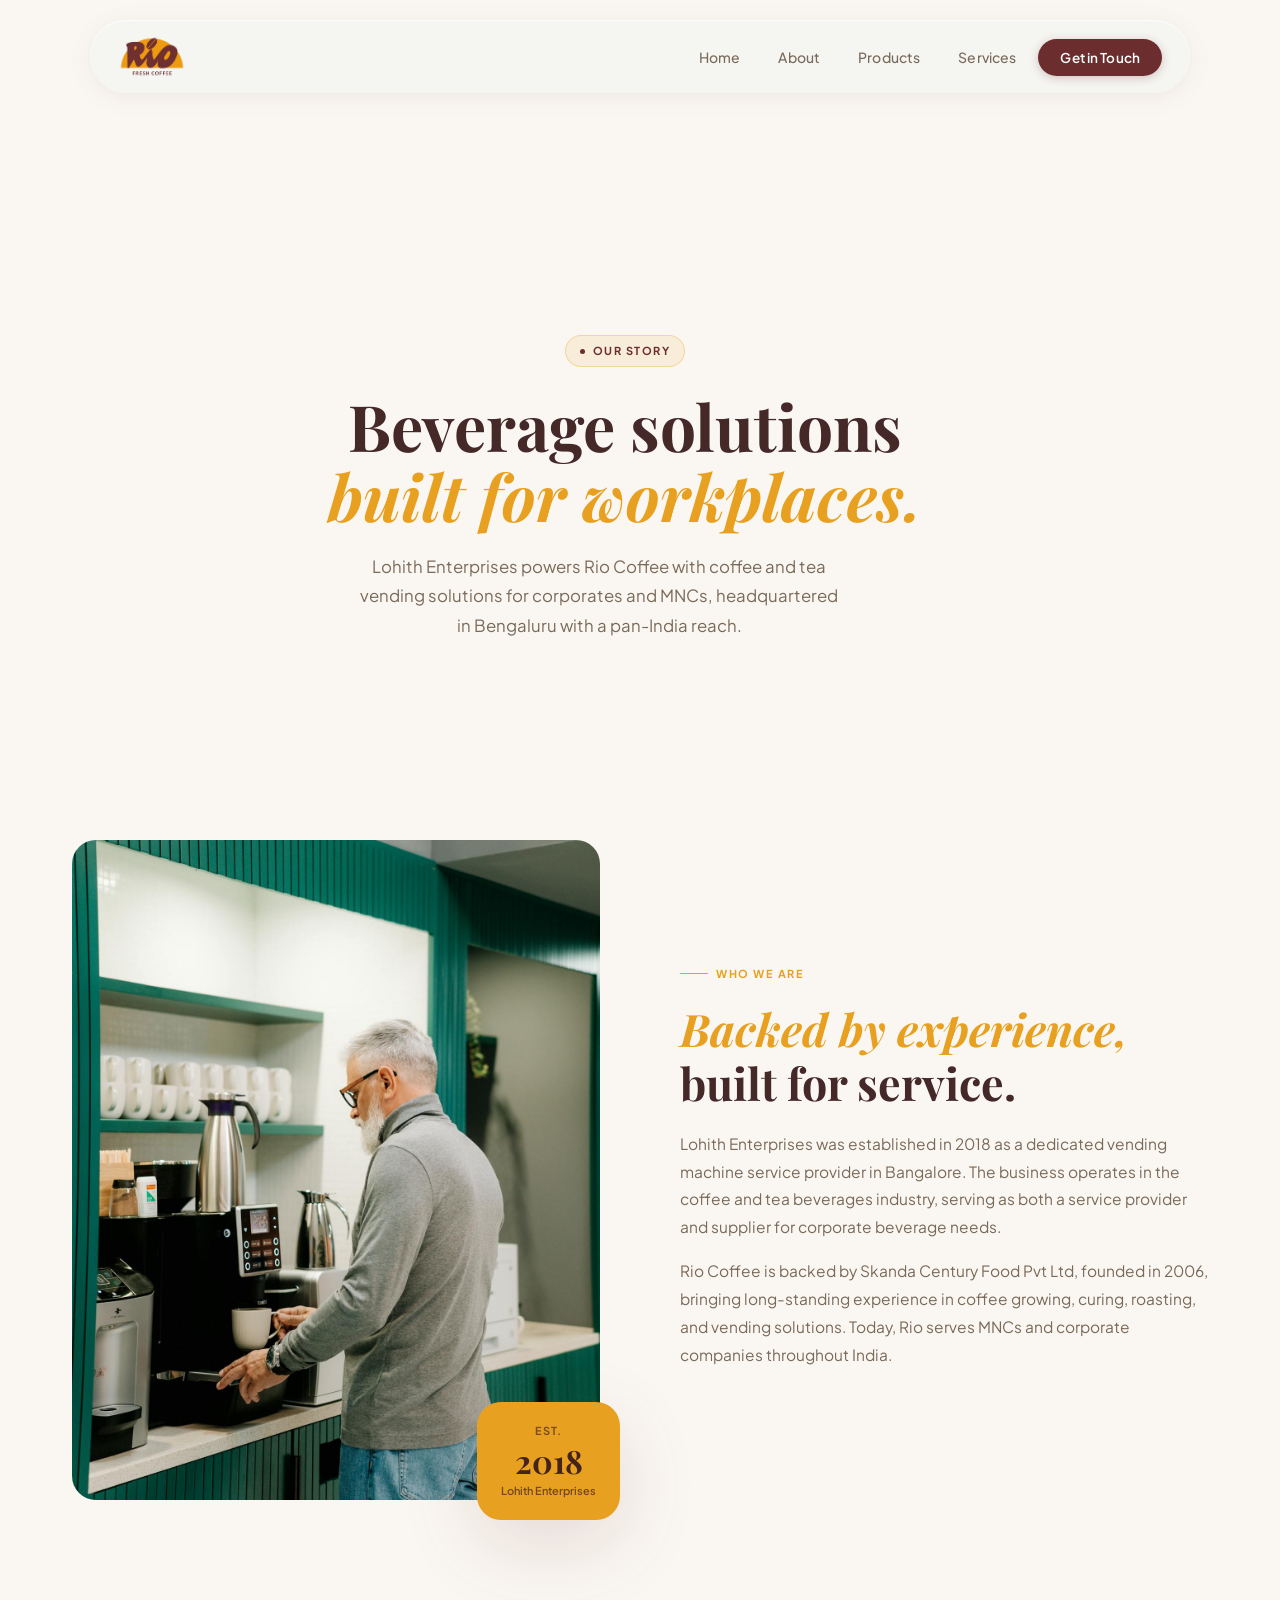
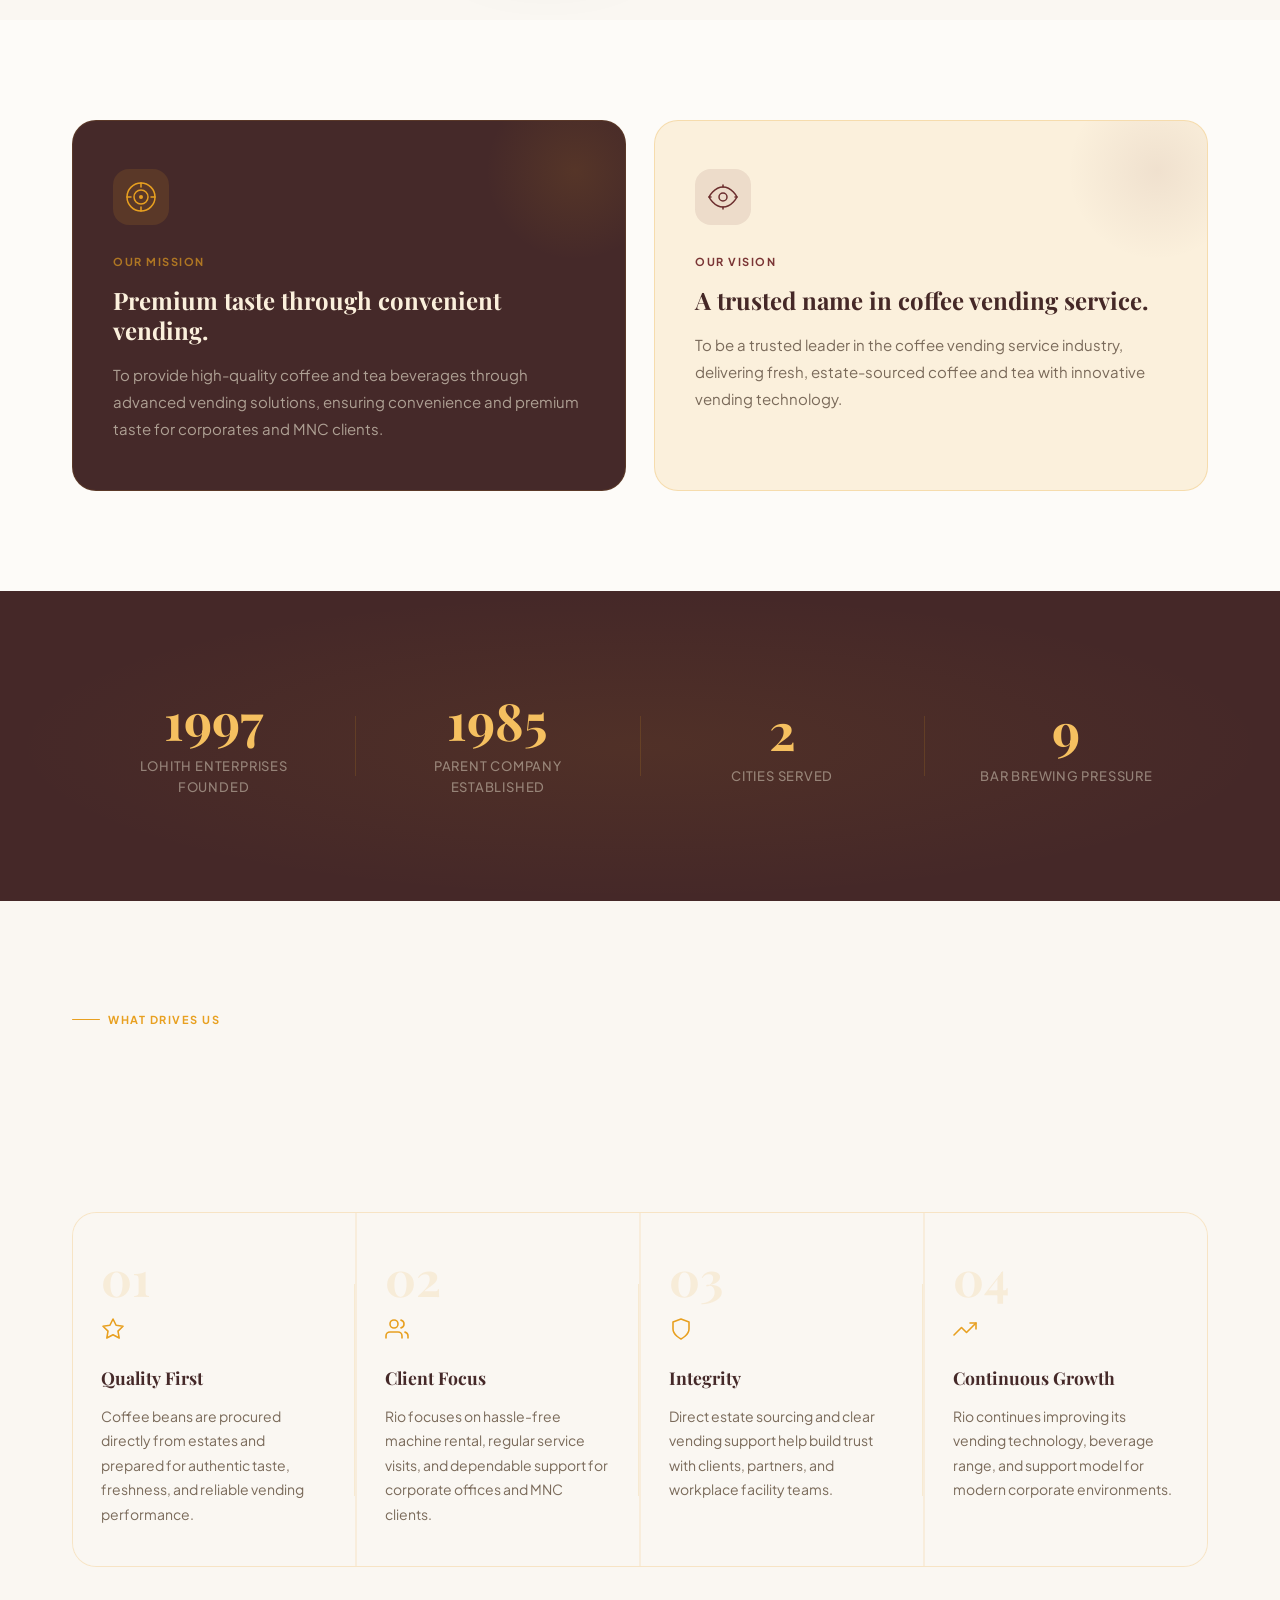
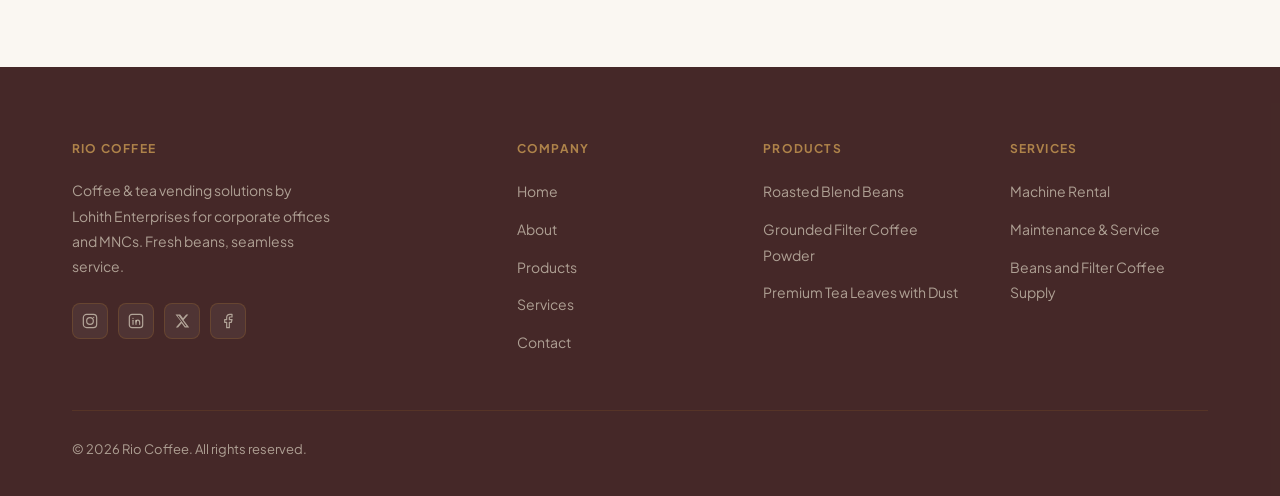
==== commit 12551e6b: "update: content" ====
--- a/pages/about.html
+++ b/pages/about.html
@@ -48,7 +48,7 @@
         </h1>
         <p class="about-hero__sub reveal reveal-delay-2">
           Lohith Enterprises powers Rio Coffee with coffee and tea vending
-          solutions for corporates and MNCs across Bengaluru and Mysore.
+          solutions for corporates and MNCs, headquartered in Bengaluru with a pan-India reach.
         </p>
       </div>
 
@@ -97,7 +97,7 @@
             Rio Coffee is backed by Skanda Century Food Pvt Ltd, founded in
             2006, bringing long-standing experience in coffee growing, curing,
             roasting, and vending solutions. Today, Rio serves MNCs and corporate
-            companies across Bengaluru and Mysore.
+            companies throughout India.
           </p>
         </div>
 
@@ -342,9 +342,9 @@
         <div class="footer__col">
           <div class="footer__col-title">Products</div>
           <ul class="footer__links" role="list">
-            <li><a href="products.html">Raw Blend Beans</a></li>
-            <li><a href="products.html">Grounded Coffee Powder</a></li>
-            <li><a href="products.html">Premium Tea</a></li>
+            <li><a href="products.html">Roasted Blend Beans</a></li>
+            <li><a href="products.html">Grounded Filter Coffee Powder</a></li>
+            <li><a href="products.html">Premium Tea Leaves with Dust</a></li>
           </ul>
         </div>
 
@@ -352,8 +352,8 @@
           <div class="footer__col-title">Services</div>
           <ul class="footer__links" role="list">
             <li><a href="services.html">Machine Rental</a></li>
-            <li><a href="services.html">Maintenance</a></li>
-            <li><a href="services.html">Bean Supply</a></li>
+            <li><a href="services.html">Maintenance & Service</a></li>
+            <li><a href="services.html">Beans and Filter Coffee Supply</a></li>
           </ul>
         </div>
 
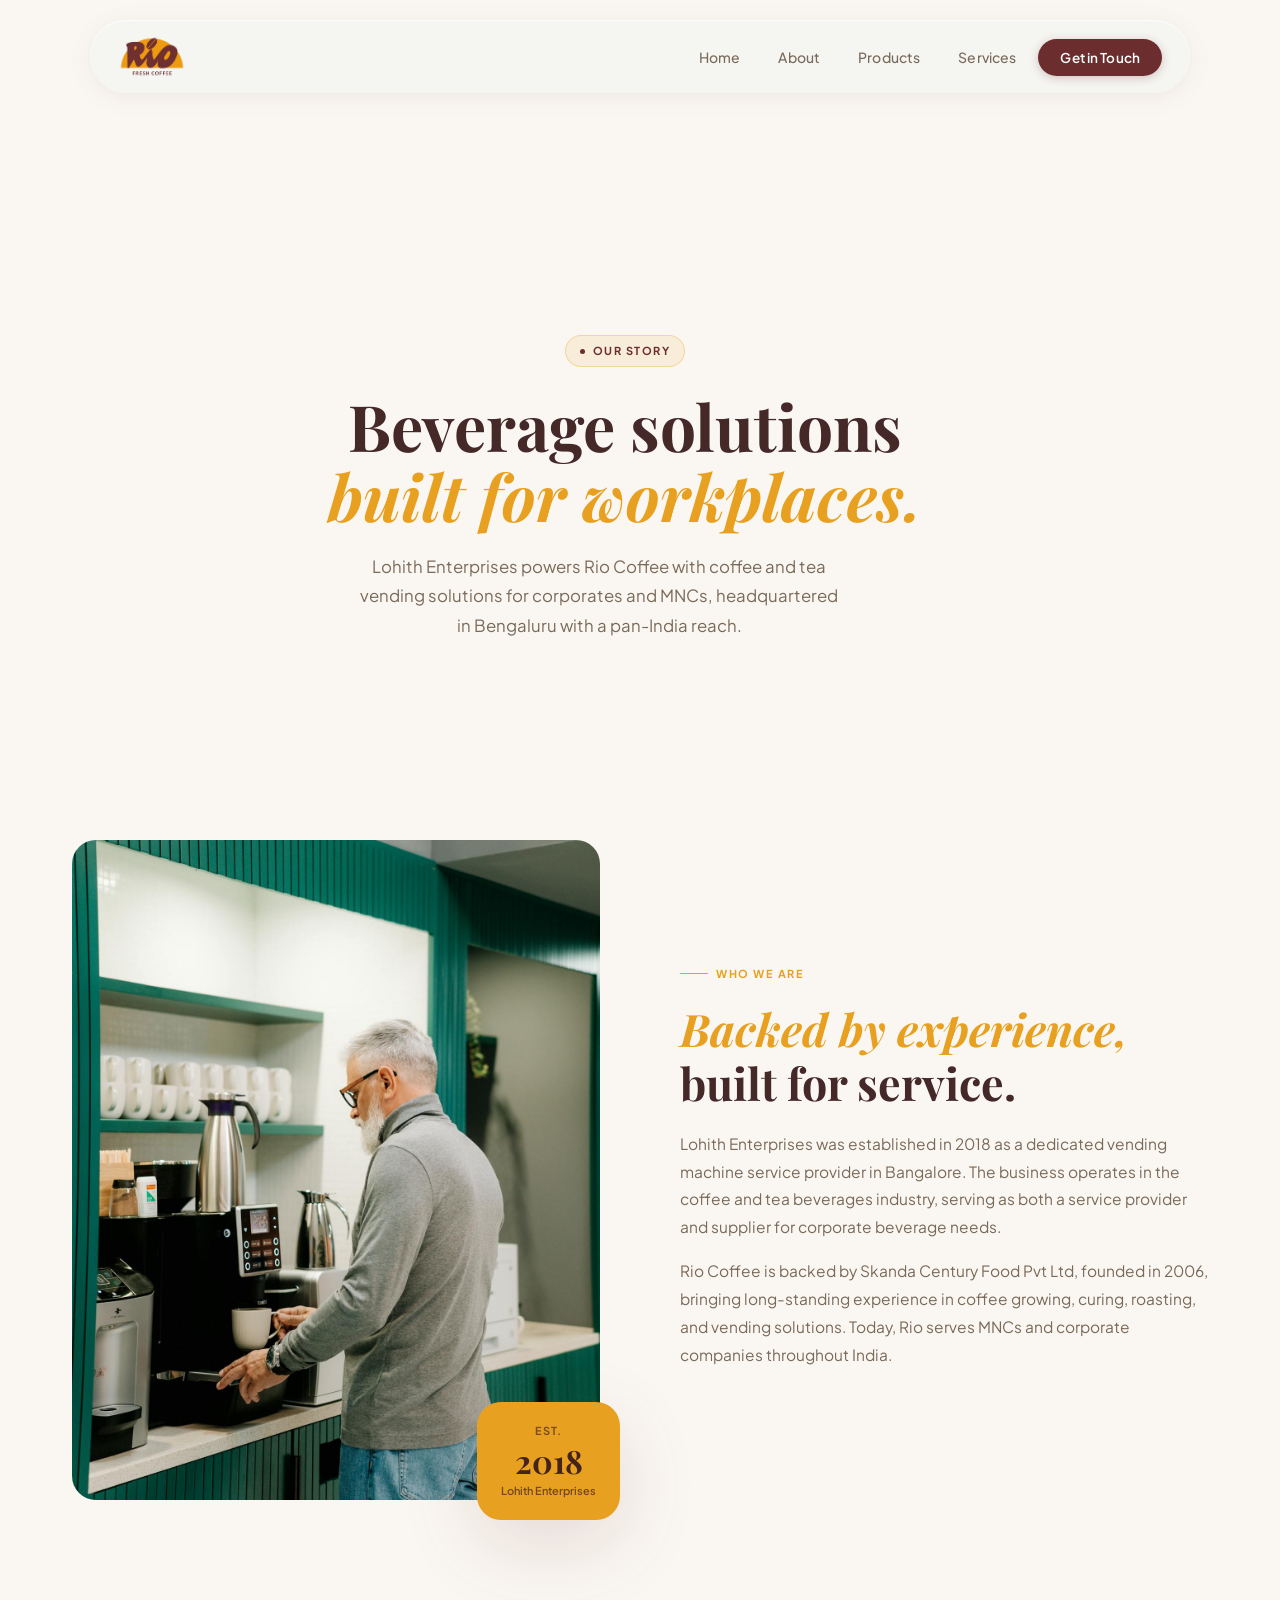
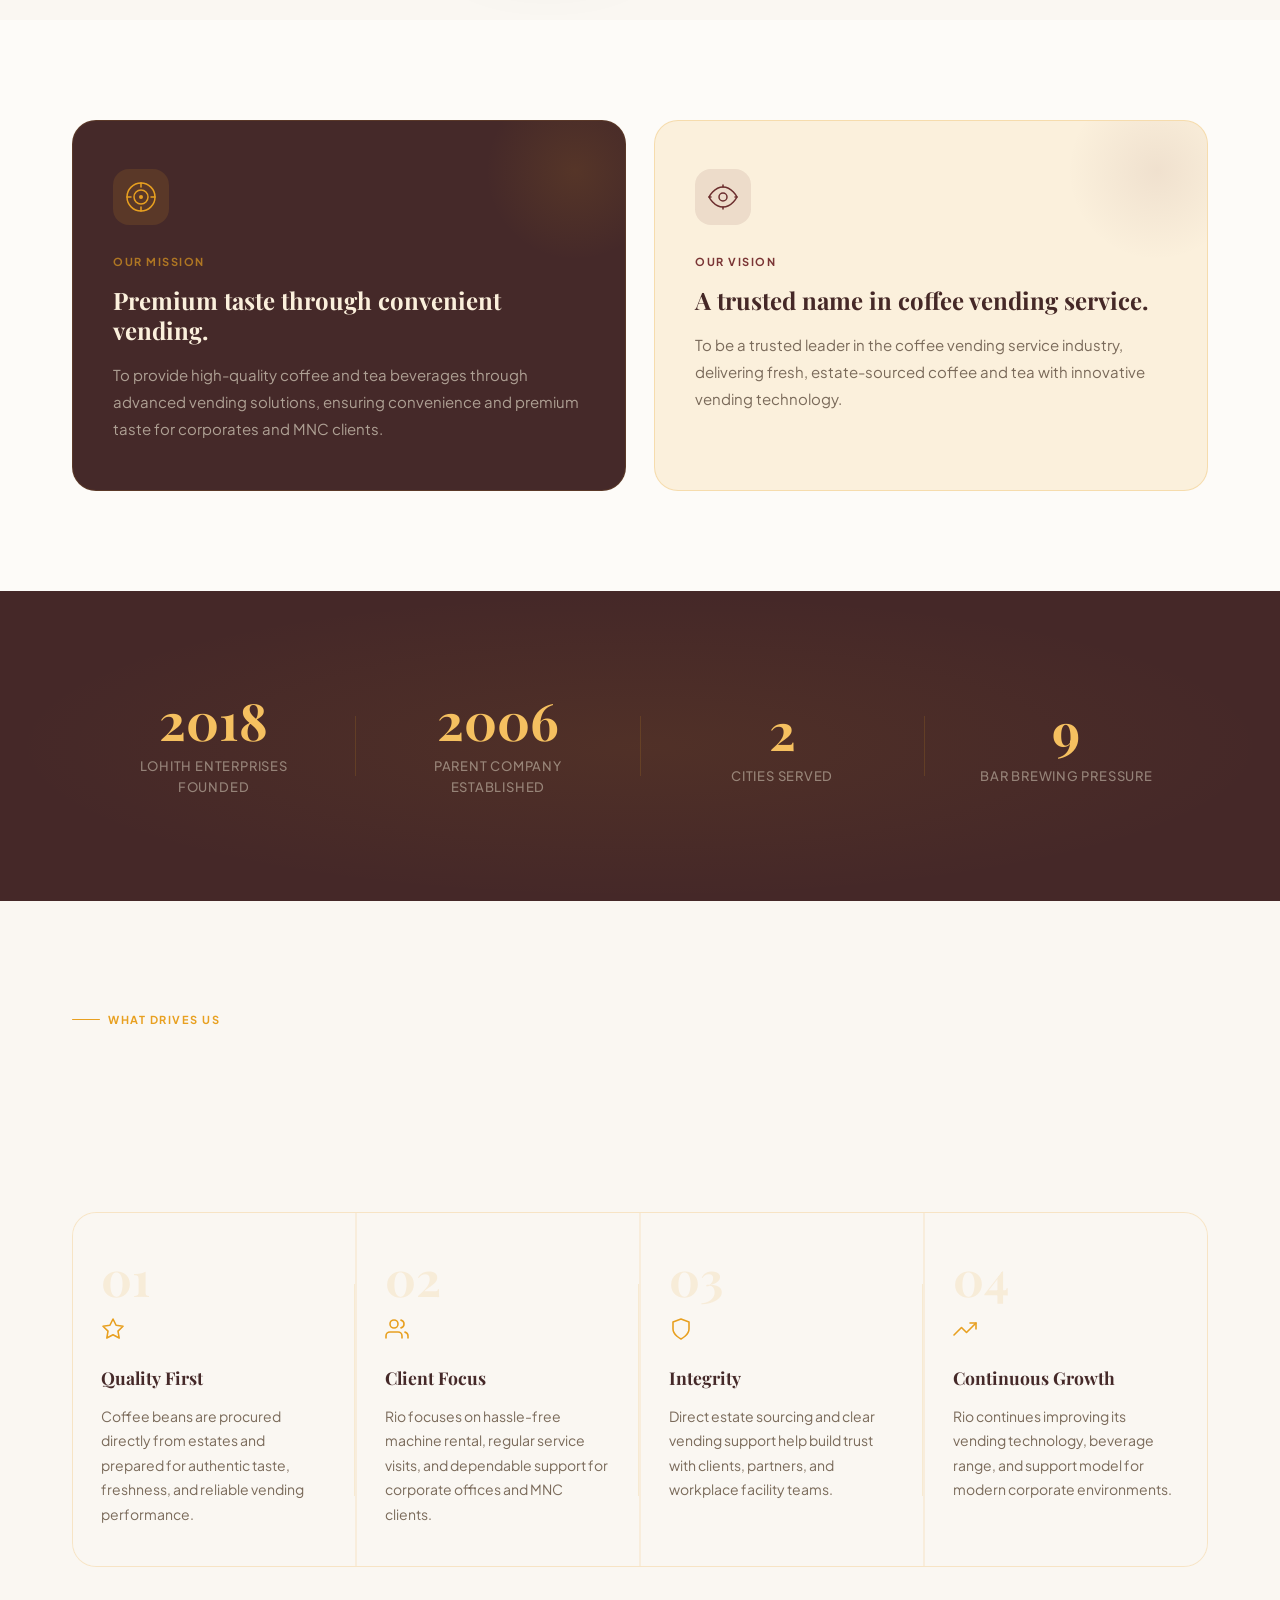
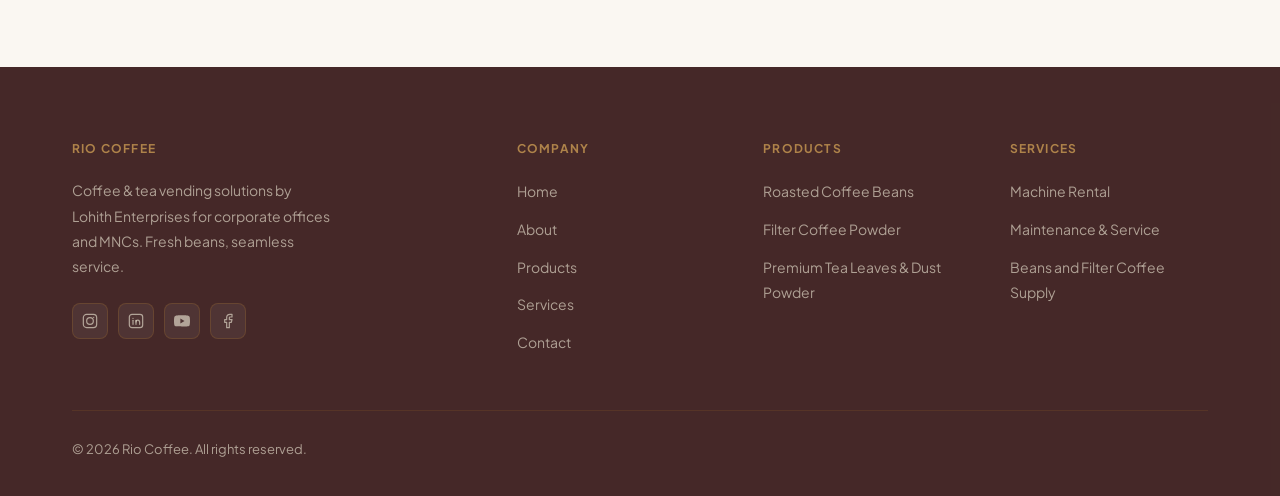
==== commit e39602cc: "update: add social links" ====
--- a/pages/about.html
+++ b/pages/about.html
@@ -1,15 +1,18 @@
 <!DOCTYPE html>
 <html lang="en">
+
 <head>
   <meta charset="UTF-8" />
   <meta name="viewport" content="width=device-width, initial-scale=1.0" />
   <title>About Us — Rio Fresh Coffee</title>
-  <meta name="description" content="Learn about Lohith Enterprises and Rio Coffee, a Bangalore-based coffee and tea vending service provider backed by Skanda Century Food Pvt Ltd." />
+  <meta name="description"
+    content="Learn about Lohith Enterprises and Rio Coffee, a Bangalore-based coffee and tea vending service provider backed by Skanda Century Food Pvt Ltd." />
   <link rel="stylesheet" href="../css/style.css" />
   <link rel="stylesheet" href="../css/about.css" />
   <link rel="preconnect" href="https://fonts.googleapis.com" />
   <link rel="preconnect" href="https://fonts.gstatic.com" crossorigin />
 </head>
+
 <body>
 
   <!-- ══════════════════════════════════════
@@ -66,12 +69,8 @@
         <!-- Image block — replace src -->
         <div class="about-story__visual reveal">
           <div class="about-story__img-wrap">
-            <img
-              src="/assets/images/aboutrio.jpg"
-              alt="Rio Coffee company profile image"
-              class="about-story__img"
-              onerror="this.closest('.about-story__img-wrap').classList.add('no-image')"
-            />
+            <img src="/assets/images/aboutrio.jpg" alt="Rio Coffee company profile image" class="about-story__img"
+              onerror="this.closest('.about-story__img-wrap').classList.add('no-image')" />
             <!-- Floating accent card -->
             <div class="about-story__accent-card" aria-hidden="true">
               <span class="accent-card__year">Est.</span>
@@ -118,13 +117,13 @@
         <article class="mv-card mv-card--mission reveal" aria-label="Our Mission">
           <div class="mv-card__icon" aria-hidden="true">
             <svg width="32" height="32" viewBox="0 0 32 32" fill="none">
-              <circle cx="16" cy="16" r="14" stroke="currentColor" stroke-width="1.5"/>
-              <circle cx="16" cy="16" r="7"  stroke="currentColor" stroke-width="1.5"/>
-              <circle cx="16" cy="16" r="2"  fill="currentColor"/>
-              <line x1="16" y1="2"  x2="16" y2="6"  stroke="currentColor" stroke-width="1.5" stroke-linecap="round"/>
-              <line x1="16" y1="26" x2="16" y2="30" stroke="currentColor" stroke-width="1.5" stroke-linecap="round"/>
-              <line x1="2"  y1="16" x2="6"  y2="16" stroke="currentColor" stroke-width="1.5" stroke-linecap="round"/>
-              <line x1="26" y1="16" x2="30" y2="16" stroke="currentColor" stroke-width="1.5" stroke-linecap="round"/>
+              <circle cx="16" cy="16" r="14" stroke="currentColor" stroke-width="1.5" />
+              <circle cx="16" cy="16" r="7" stroke="currentColor" stroke-width="1.5" />
+              <circle cx="16" cy="16" r="2" fill="currentColor" />
+              <line x1="16" y1="2" x2="16" y2="6" stroke="currentColor" stroke-width="1.5" stroke-linecap="round" />
+              <line x1="16" y1="26" x2="16" y2="30" stroke="currentColor" stroke-width="1.5" stroke-linecap="round" />
+              <line x1="2" y1="16" x2="6" y2="16" stroke="currentColor" stroke-width="1.5" stroke-linecap="round" />
+              <line x1="26" y1="16" x2="30" y2="16" stroke="currentColor" stroke-width="1.5" stroke-linecap="round" />
             </svg>
           </div>
           <div class="mv-card__label">Our Mission</div>
@@ -142,9 +141,11 @@
         <article class="mv-card mv-card--vision reveal reveal-delay-2" aria-label="Our Vision">
           <div class="mv-card__icon" aria-hidden="true">
             <svg width="32" height="32" viewBox="0 0 32 32" fill="none">
-              <path d="M2 16C2 16 7 6 16 6s14 10 14 10-5 10-14 10S2 16 2 16Z" stroke="currentColor" stroke-width="1.5"/>
-              <circle cx="16" cy="16" r="4" stroke="currentColor" stroke-width="1.5"/>
-              <path d="M16 4v2M16 26v2M4 16H2M30 16h-2" stroke="currentColor" stroke-width="1.5" stroke-linecap="round"/>
+              <path d="M2 16C2 16 7 6 16 6s14 10 14 10-5 10-14 10S2 16 2 16Z" stroke="currentColor"
+                stroke-width="1.5" />
+              <circle cx="16" cy="16" r="4" stroke="currentColor" stroke-width="1.5" />
+              <path d="M16 4v2M16 26v2M4 16H2M30 16h-2" stroke="currentColor" stroke-width="1.5"
+                stroke-linecap="round" />
             </svg>
           </div>
           <div class="mv-card__label">Our Vision</div>
@@ -162,7 +163,7 @@
     </div>
   </section>
 
-<!-- ══════════════════════════════════════
+  <!-- ══════════════════════════════════════
        STATS BAR
   ══════════════════════════════════════ -->
   <section class="about-stats" aria-label="Company statistics">
@@ -224,8 +225,10 @@
         <article class="value-item reveal reveal-delay-1">
           <div class="value-item__num" aria-hidden="true">01</div>
           <div class="value-item__icon" aria-hidden="true">
-            <svg width="24" height="24" viewBox="0 0 24 24" fill="none" stroke="currentColor" stroke-width="1.6" stroke-linecap="round" stroke-linejoin="round">
-              <path d="M12 2L15.09 8.26L22 9.27L17 14.14L18.18 21.02L12 17.77L5.82 21.02L7 14.14L2 9.27L8.91 8.26L12 2Z"/>
+            <svg width="24" height="24" viewBox="0 0 24 24" fill="none" stroke="currentColor" stroke-width="1.6"
+              stroke-linecap="round" stroke-linejoin="round">
+              <path
+                d="M12 2L15.09 8.26L22 9.27L17 14.14L18.18 21.02L12 17.77L5.82 21.02L7 14.14L2 9.27L8.91 8.26L12 2Z" />
             </svg>
           </div>
           <h3 class="value-item__title">Quality First</h3>
@@ -238,10 +241,11 @@
         <article class="value-item reveal reveal-delay-2">
           <div class="value-item__num" aria-hidden="true">02</div>
           <div class="value-item__icon" aria-hidden="true">
-            <svg width="24" height="24" viewBox="0 0 24 24" fill="none" stroke="currentColor" stroke-width="1.6" stroke-linecap="round" stroke-linejoin="round">
-              <path d="M17 21v-2a4 4 0 0 0-4-4H5a4 4 0 0 0-4 4v2"/>
-              <circle cx="9" cy="7" r="4"/>
-              <path d="M23 21v-2a4 4 0 0 0-3-3.87M16 3.13a4 4 0 0 1 0 7.75"/>
+            <svg width="24" height="24" viewBox="0 0 24 24" fill="none" stroke="currentColor" stroke-width="1.6"
+              stroke-linecap="round" stroke-linejoin="round">
+              <path d="M17 21v-2a4 4 0 0 0-4-4H5a4 4 0 0 0-4 4v2" />
+              <circle cx="9" cy="7" r="4" />
+              <path d="M23 21v-2a4 4 0 0 0-3-3.87M16 3.13a4 4 0 0 1 0 7.75" />
             </svg>
           </div>
           <h3 class="value-item__title">Client Focus</h3>
@@ -254,8 +258,9 @@
         <article class="value-item reveal reveal-delay-3">
           <div class="value-item__num" aria-hidden="true">03</div>
           <div class="value-item__icon" aria-hidden="true">
-            <svg width="24" height="24" viewBox="0 0 24 24" fill="none" stroke="currentColor" stroke-width="1.6" stroke-linecap="round" stroke-linejoin="round">
-              <path d="M12 22s8-4 8-10V5l-8-3-8 3v7c0 6 8 10 8 10z"/>
+            <svg width="24" height="24" viewBox="0 0 24 24" fill="none" stroke="currentColor" stroke-width="1.6"
+              stroke-linecap="round" stroke-linejoin="round">
+              <path d="M12 22s8-4 8-10V5l-8-3-8 3v7c0 6 8 10 8 10z" />
             </svg>
           </div>
           <h3 class="value-item__title">Integrity</h3>
@@ -268,9 +273,10 @@
         <article class="value-item reveal reveal-delay-4">
           <div class="value-item__num" aria-hidden="true">04</div>
           <div class="value-item__icon" aria-hidden="true">
-            <svg width="24" height="24" viewBox="0 0 24 24" fill="none" stroke="currentColor" stroke-width="1.6" stroke-linecap="round" stroke-linejoin="round">
-              <polyline points="23 6 13.5 15.5 8.5 10.5 1 18"/>
-              <polyline points="17 6 23 6 23 12"/>
+            <svg width="24" height="24" viewBox="0 0 24 24" fill="none" stroke="currentColor" stroke-width="1.6"
+              stroke-linecap="round" stroke-linejoin="round">
+              <polyline points="23 6 13.5 15.5 8.5 10.5 1 18" />
+              <polyline points="17 6 23 6 23 12" />
             </svg>
           </div>
           <h3 class="value-item__title">Continuous Growth</h3>
@@ -293,36 +299,40 @@
       <div class="footer__grid">
 
         <div class="footer__brand">
-            <div class="footer__col-title">Rio Coffee</div>
+          <div class="footer__col-title">Rio Coffee</div>
           <p class="footer__brand-desc">
             Coffee &amp; tea vending solutions by Lohith Enterprises for
             corporate offices and MNCs. Fresh beans, seamless service.
           </p>
           <div class="footer__social" aria-label="Social media links">
-            <a href="#" aria-label="Instagram">
-              <svg width="16" height="16" viewBox="0 0 24 24" fill="none" stroke="currentColor" stroke-width="1.8" stroke-linecap="round" stroke-linejoin="round">
-                <rect x="2" y="2" width="20" height="20" rx="5"/>
-                <circle cx="12" cy="12" r="5"/>
-                <circle cx="17.5" cy="6.5" r="1" fill="currentColor" stroke="none"/>
+            <a href="https://www.instagram.com/riocoffeevending/" target="_blank" aria-label="Instagram">
+              <svg width="16" height="16" viewBox="0 0 24 24" fill="none" stroke="currentColor" stroke-width="1.8"
+                stroke-linecap="round" stroke-linejoin="round">
+                <rect x="2" y="2" width="20" height="20" rx="5" />
+                <circle cx="12" cy="12" r="5" />
+                <circle cx="17.5" cy="6.5" r="1" fill="currentColor" stroke="none" />
               </svg>
             </a>
-            <a href="#" aria-label="LinkedIn">
-              <svg width="16" height="16" viewBox="0 0 24 24" fill="none" stroke="currentColor" stroke-width="1.8" stroke-linecap="round" stroke-linejoin="round">
-                <rect x="2" y="2" width="20" height="20" rx="4"/>
-                <circle cx="7.5" cy="8" r="1" fill="currentColor" stroke="none"/>
-                <path d="M7.5 11v6"/>
-                <path d="M12 17v-6"/>
-                <path d="M12 13.5c0-1.6 1.1-2.7 2.6-2.7 1.7 0 2.9 1.1 2.9 3.3V17"/>
+            <a href="https://www.linkedin.com/in/rio-coffee-vending-373a12408/" target="_blank" aria-label="LinkedIn">
+              <svg width="16" height="16" viewBox="0 0 24 24" fill="none" stroke="currentColor" stroke-width="1.8"
+                stroke-linecap="round" stroke-linejoin="round">
+                <rect x="2" y="2" width="20" height="20" rx="4" />
+                <circle cx="7.5" cy="8" r="1" fill="currentColor" stroke="none" />
+                <path d="M7.5 11v6" />
+                <path d="M12 17v-6" />
+                <path d="M12 13.5c0-1.6 1.1-2.7 2.6-2.7 1.7 0 2.9 1.1 2.9 3.3V17" />
               </svg>
             </a>
-            <a href="#" aria-label="X / Twitter">
+            <a href="https://youtube.com/@riocoffeevending?si=LHRi_PMVC-I4I030" target="_blank" aria-label="YouTube">
               <svg width="16" height="16" viewBox="0 0 24 24" fill="currentColor" stroke="none">
-                <path d="M18.244 2.25h3.308l-7.227 8.26 8.502 11.24H16.17l-4.714-6.231-5.401 6.231H2.742l7.74-8.865L2.25 2.25h6.993l4.259 5.631 4.742-5.631Zm-1.161 17.52h1.833L7.084 4.126H5.117L17.083 19.77Z"/>
+                <path
+                  d="M23.498 6.186a3.016 3.016 0 0 0-2.122-2.136C19.505 3.545 12 3.545 12 3.545s-7.505 0-9.377.505A3.017 3.017 0 0 0 .502 6.186C0 8.07 0 12 0 12s0 3.93.502 5.814a3.016 3.016 0 0 0 2.122 2.136c1.871.505 9.376.505 9.376.505s7.505 0 9.377-.505a3.015 3.015 0 0 0 2.122-2.136C24 15.93 24 12 24 12s0-3.93-.502-5.814zM9.545 15.568V8.432L15.818 12l-6.273 3.568z" />
               </svg>
             </a>
-            <a href="#" aria-label="Facebook">
-              <svg width="16" height="16" viewBox="0 0 24 24" fill="none" stroke="currentColor" stroke-width="1.8" stroke-linecap="round" stroke-linejoin="round">
-                <path d="M18 2h-3a5 5 0 0 0-5 5v3H7v4h3v8h4v-8h3l1-4h-4V7a1 1 0 0 1 1-1h3z"/>
+            <a href="#" target="_blank" aria-label="Facebook">
+              <svg width="16" height="16" viewBox="0 0 24 24" fill="none" stroke="currentColor" stroke-width="1.8"
+                stroke-linecap="round" stroke-linejoin="round">
+                <path d="M18 2h-3a5 5 0 0 0-5 5v3H7v4h3v8h4v-8h3l1-4h-4V7a1 1 0 0 1 1-1h3z" />
               </svg>
             </a>
           </div>
@@ -342,9 +352,9 @@
         <div class="footer__col">
           <div class="footer__col-title">Products</div>
           <ul class="footer__links" role="list">
-            <li><a href="products.html">Roasted Blend Beans</a></li>
-            <li><a href="products.html">Grounded Filter Coffee Powder</a></li>
-            <li><a href="products.html">Premium Tea Leaves with Dust</a></li>
+            <li><a href="products.html">Roasted Coffee Beans</a></li>
+            <li><a href="products.html">Filter Coffee Powder</a></li>
+            <li><a href="products.html">Premium Tea Leaves & Dust Powder</a></li>
           </ul>
         </div>
 
@@ -366,4 +376,5 @@
 
   <script src="/js/main.js"></script>
 </body>
-</html>
+
+</html>
